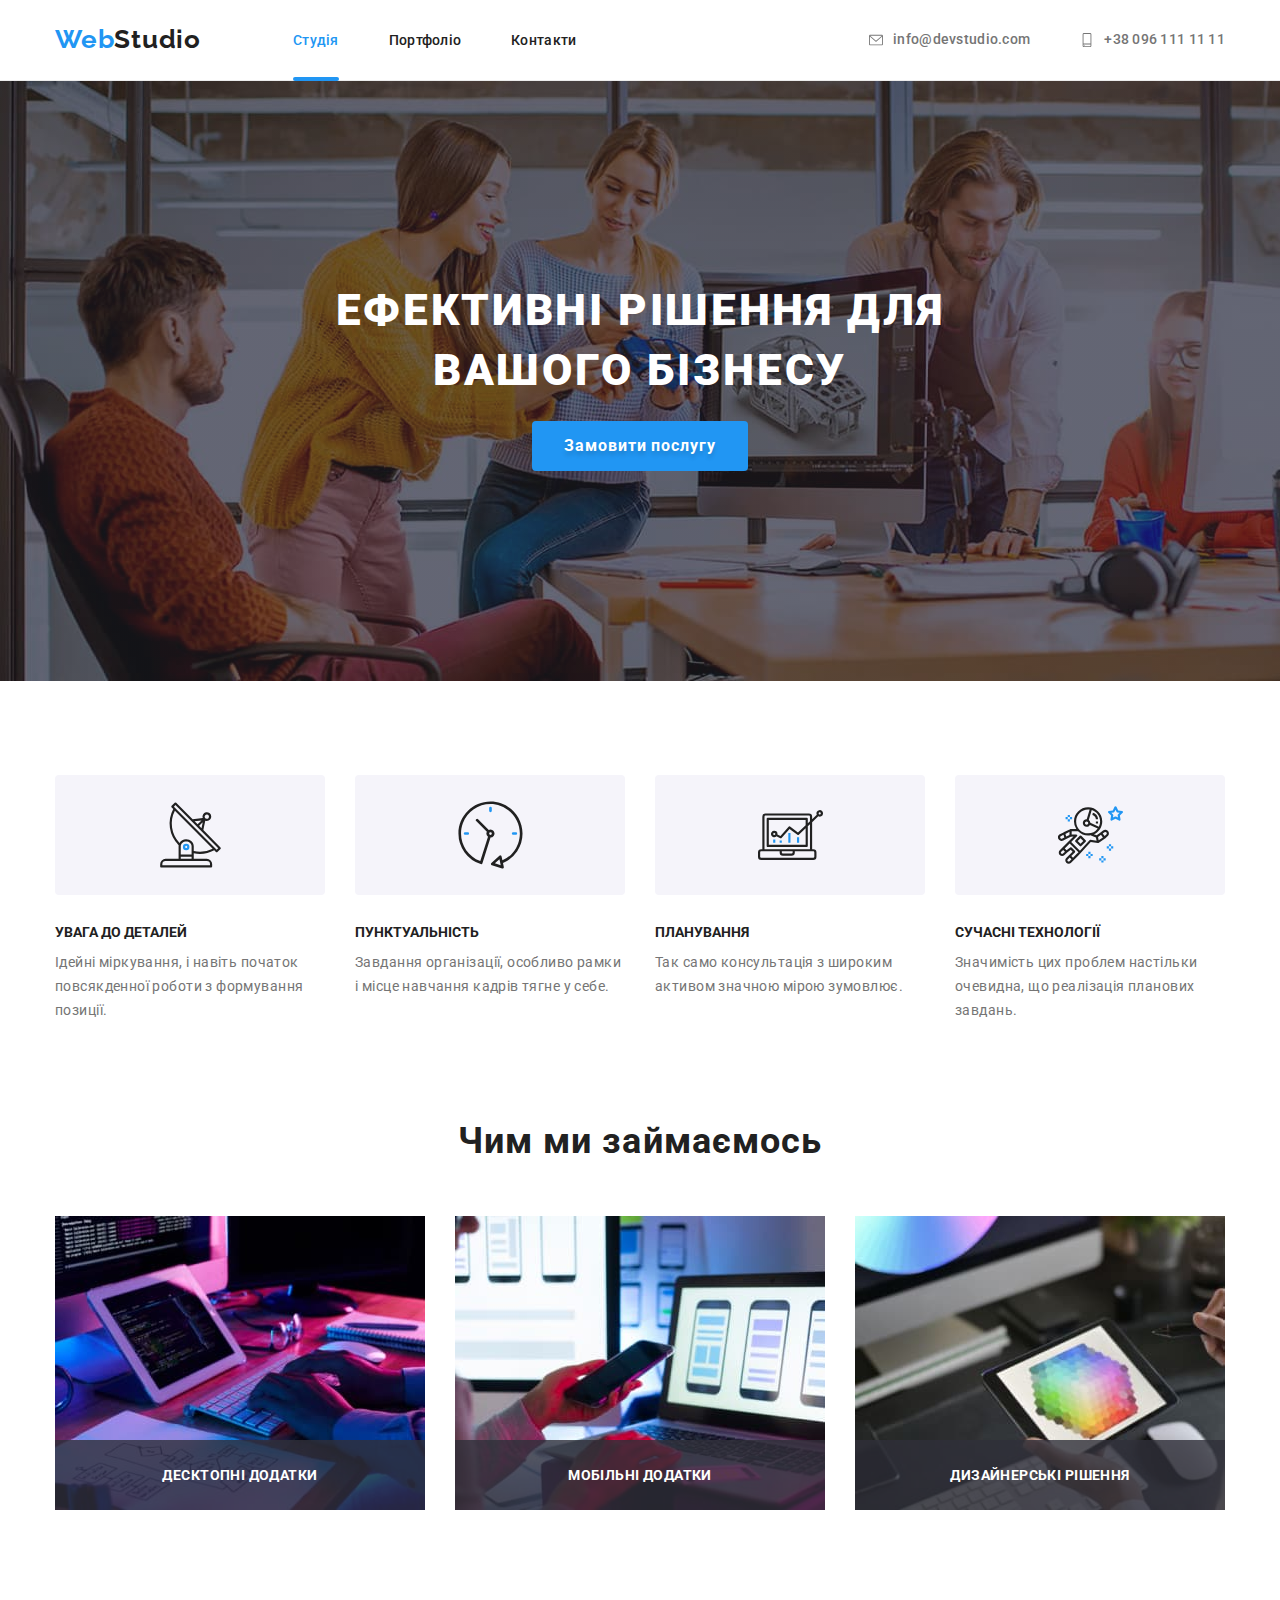
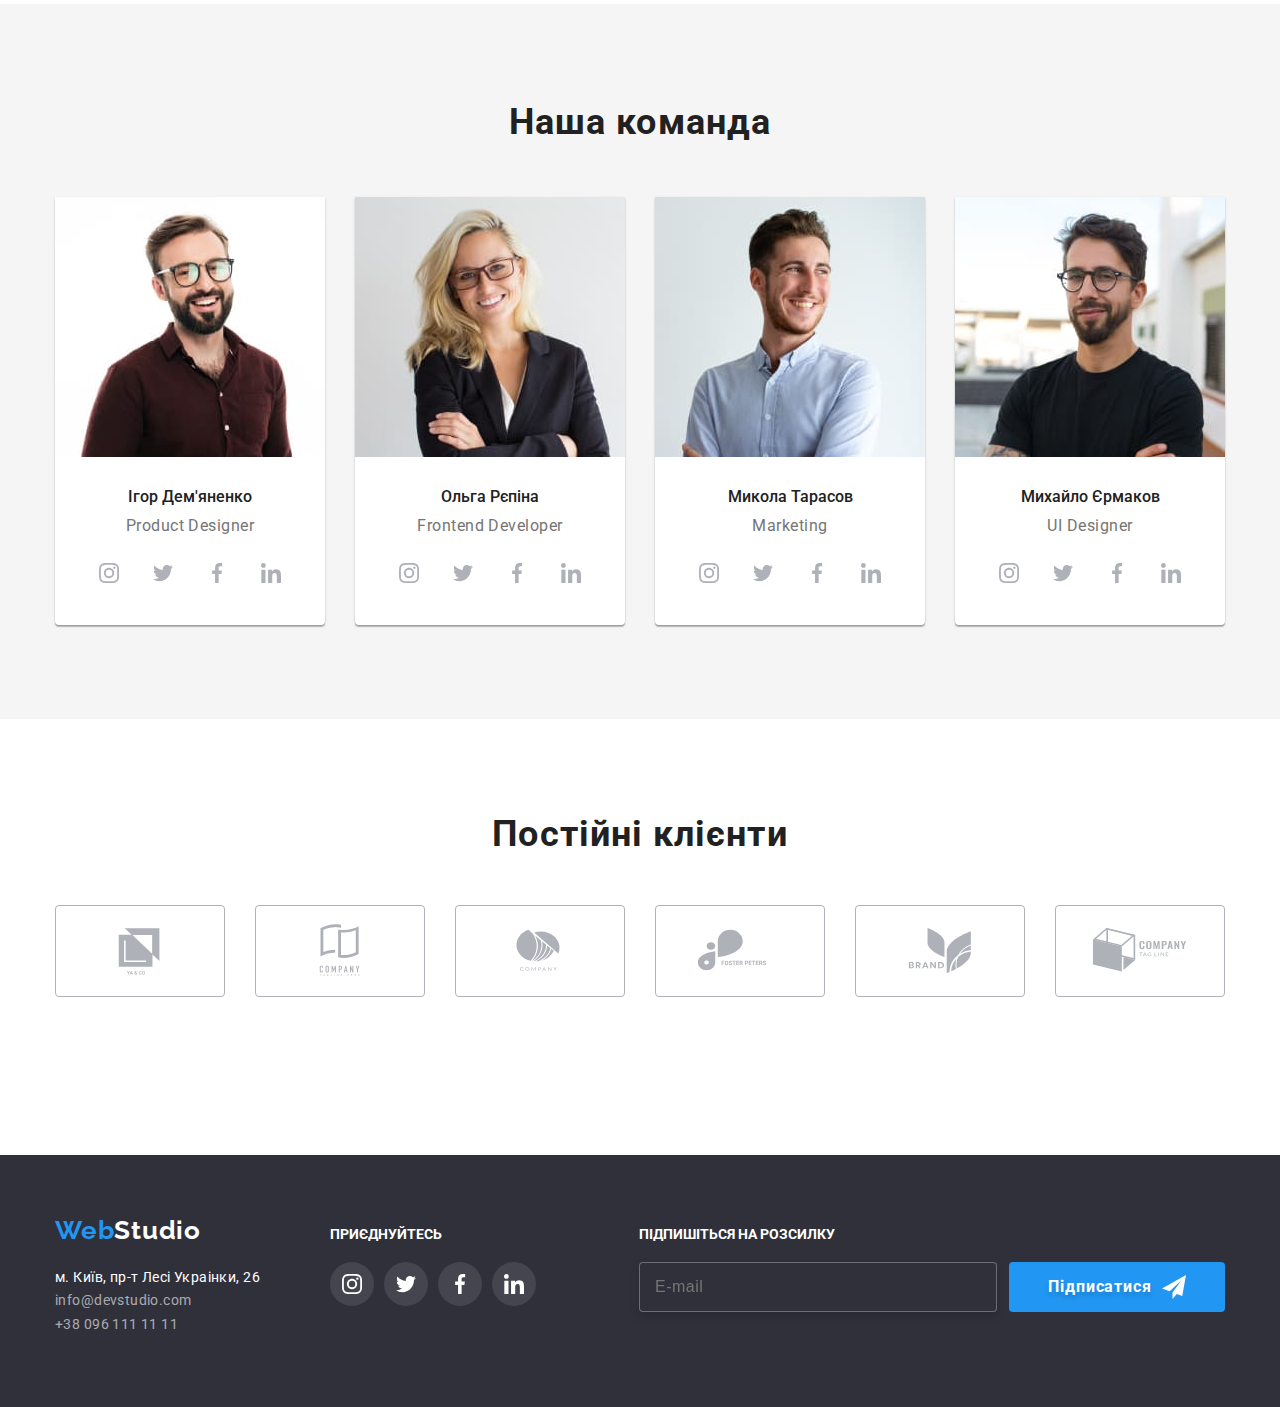
==== index.html @ ae93a850 "first-steps" ====
<!DOCTYPE html>
<html lang="uk">
  <head>
    <meta charset="UTF-8" />
    <meta http-equiv="X-UA-Compatible" content="IE=edge" />
    <meta name="viewport" content="width=device-width, initial-scale=1.0" />
    <title>Web Studio</title>
    <link rel="preconnect" href="https://fonts.googleapis.com" />
    <link rel="preconnect" href="https://fonts.gstatic.com" crossorigin />
    <link rel="stylesheet" href="node_modules/modern-normalize/modern-normalize.css">
    <link
      href="https://fonts.googleapis.com/css2?family=Raleway:wght@700&family=Roboto:wght@400;500;700;900&display=swap"
      rel="stylesheet"/>
    <link rel="stylesheet" href="./css/styles.css" />
  </head>
  <body>

    <header class="header">
      <div class="container header__menu-container">
        <nav class="header__menu-nav">
          <a class="logo-title" href="./index.html">
            <span class="logo-link">Web</span>Studio
          </a>
          <ul class="header__site-nav list">
            <li class="header__nav-li">
              <a class="header__nav-link link current" href="./index.html">Студія</a>
            </li>
            <li class="header__nav-li">
              <a class="header__nav-link" href="./portfolio.html">Портфоліо</a>
            </li>
            <li class="header__nav-li">
              <a class="header__nav-link" href="#">Контакти</a>
            </li>
          </ul>
        </nav>
        <ul class="list header__tel-mail">
          <li class="header__telmail-li">
            <a class="header__telmail-item" href="mailto:info@devstudio.com">
              <svg class="header__envelope" width="14" height="14">
                <use href="./images/icons.svg#icon-envelope"></use>
              </svg>
              <div>info@devstudio.com</div>
            </a>
          </li>
          <li class="header__telmail-li">
            <a class="header__telmail-item" href="tel:+380961111111">
              <svg class="header__smartphone" width="14" height="16">
                <use href="./images/icons.svg#icon-smartphone"></use>
              </svg>
              <div>+38 096 111 11 11</div>
            </a>
          </li>
        </ul>
      </div>
    </header>

    <main>
      <section class="section hero">
        <div class="container">
          <h1 class="hero__title">Ефективні рішення для вашого бізнесу</h1>
          <button type="button" class="order-button" data-modal-open>Замовити послугу</button>
        </div>
      </section>
      <section class="section advantages">
        <div class="container">
          <h2 class="visually-hidden advantages__head">Наші переваги</h2>
          <ul class="list advantages__list">
          <li class="advantages-item">
              <div class="advantages-item__icon">
                <svg width="65" height="70">
                  <use href="./images/icons.svg#icon-antenna"></use>
                </svg>
              </div>
              <h3 class="advantages-item__title">Увага до деталей</h3>
              <p class="advantages-item__description">
              Ідейні міркування, і навіть початок повсякденної роботи з
              формування позиції.
              </p>
          </li>
          <li class="advantages-item">
              <div class="advantages-item__icon">
                <svg width="67" height="70">
                  <use href="./images/icons.svg#icon-clock"></use>
                </svg>
              </div>
              <h3 class="advantages-item__title">Пунктуальність</h3>
              <p class="advantages-item__description">
              Завдання організації, особливо рамки і місце навчання кадрів тягне
              у себе.
              </p>
          </li>
          <li class="advantages-item">
            <div class="advantages-item__icon">
                <svg width="65" height="70">
                  <use href="./images/icons.svg#icon-diagram"></use>
                </svg>
              </div>
              <h3 class="advantages-item__title">Планування</h3>
              <p class="advantages-item__description">
              Так само консультація з широким активом значною мірою зумовлює.
              </p>
          </li>
          <li class="advantages-item">
            <div class="advantages-item__icon">
                <svg width="65" height="70">
                  <use href="./images/icons.svg#icon-astronaut"></use>
                </svg>
              </div>
              <h3 class="advantages-item__title">Сучасні технології</h3>
              <p class="advantages-item__description">
              Значимість цих проблем настільки очевидна, що реалізація планових
              завдань.
              </p>
          </li>
          </ul>
        </div>
      </section>
      <section class="section about">
        <div class="container">
          <h2 class="about__head">Чим ми займаємось</h2>
          <ul class="list about__ul">
            <li class="about__list">
              <div class="about-block">
                <img
                  src="./images/box1.jpg"
                  alt="Верстка сайту"
                  width="370"
                />
                <div class="about-block__description">
                  <p class="about-block__text">Десктопні додатки</p>
                </div>
              </div>
            </li>
            <li class="about__list">
              <div class="about-block">
                <img
                  src="./images/box2.jpg"
                  alt="Адаптивна верстка"
                  width="370"
                />
                <div class="about-block__description">
                  <p class="about-block__text">Мобільні додатки</p>
                </div>
              </div>
            </li>
            <li class="about__list">
              <div class="about-block">
                <img
                  src="./images/box3.jpg"
                  alt="Оригінальний дизайн"
                  width="370"
                />
                <div class="about-block__description">
                  <p class="about-block__text">Дизайнерські рішення</p>
                </div>
              </div>
            </li>
          </ul>
        </div>
      </section>
      <section class="section ourteam">
        <div class="container">
          <h2 class="ourteam__head">Наша команда</h2>
          <ul class = "list ourteam-ul">
            <li class="ourteam-block">
              <img
                src="./images/teamcard1.jpg"
                alt="Хлопець в окулярах з посмішкою"
                width="270"
              />
              <div class="ourteam-div">
                <h3 class="ourteam-title">Ігор Дем'яненко</h3>
                <p class="ourteam-description" lang="en">Product Designer</p>
                <ul class="media">
                  <li class="media-list"> 
                    <a href="#" class="media-link">
                      <svg class="media-icon" width="20" height="20">
                        <use href="./images/icons.svg#icon-instagram1"></use>
                      </svg>
                    </a>
                  </li>
                  <li class="media-list"> 
                    <a href="#" class="media-link">
                      <svg class="media-icon" width="20" height="20">
                        <use href="./images/icons.svg#icon-twitter1"></use>
                      </svg>
                    </a>
                  </li>
                  <li class="media-list"> 
                    <a href="#" class="media-link">
                      <svg class="media-icon" width="20" height="20">
                        <use href="./images/icons.svg#icon-facebook1"></use>
                      </svg>
                    </a>
                  </li>
                  <li class="media-list"> 
                    <a href="#" class="media-link">
                      <svg class="media-icon" width="20" height="20">
                        <use href="./images/icons.svg#icon-linkedin1"></use>
                      </svg>
                    </a>
                  </li>
                </ul>
              </div>
            </li>
            <li class="ourteam-block">
              <img
                src="./images/teamcard2.jpg"
                alt="Симпатична блондинка в окулярах"
                width="270"
              />
              <div class="ourteam-div">
                <h3 class="ourteam-title">Ольга Рєпіна</h3>
                <p class="ourteam-description" lang="en">Frontend Developer</p>
                <ul class="media">
                  <li class="media-list"> 
                    <a href="#" class="media-link">
                      <svg class="media-icon" width="20" height="20">
                        <use href="./images/icons.svg#icon-instagram1"></use>
                      </svg>
                    </a>
                  </li>
                  <li class="media-list"> 
                    <a href="#" class="media-link">
                      <svg class="media-icon" width="20" height="20">
                        <use href="./images/icons.svg#icon-twitter1"></use>
                      </svg>
                    </a>
                  </li>
                  <li class="media-list"> 
                    <a href="#" class="media-link">
                      <svg class="media-icon" width="20" height="20">
                        <use href="./images/icons.svg#icon-facebook1"></use>
                      </svg>
                    </a>
                  </li>
                  <li class="media-list"> 
                    <a href="#" class="media-link">
                      <svg class="media-icon" width="20" height="20">
                        <use href="./images/icons.svg#icon-linkedin1"></use>
                      </svg>
                    </a>
                  </li>
                </ul>
              </div>
            </li>
            <li class="ourteam-block">
              <img
                src="./images/teamcard3.jpg"
                alt="Шатен з посмішкою в рубашці"
                width="270"
              />
              <div class="ourteam-div">
                <h3 class="ourteam-title">Микола Тарасов</h3>
                <p class="ourteam-description" lang="en">Marketing</p>
                <ul class="media">
                  <li class="media-list"> 
                    <a href="#" class="media-link">
                      <svg class="media-icon" width="20" height="20">
                        <use href="./images/icons.svg#icon-instagram1"></use>
                      </svg>
                    </a>
                  </li>
                  <li class="media-list"> 
                    <a href="#" class="media-link">
                      <svg class="media-icon" width="20" height="20">
                        <use href="./images/icons.svg#icon-twitter1"></use>
                      </svg>
                    </a>
                  </li>
                  <li class="media-list"> 
                    <a href="#" class="media-link">
                      <svg class="media-icon" width="20" height="20">
                        <use href="./images/icons.svg#icon-facebook1"></use>
                      </svg>
                    </a>
                  </li>
                  <li class="media-list"> 
                    <a href="#" class="media-link">
                      <svg class="media-icon" width="20" height="20">
                        <use href="./images/icons.svg#icon-linkedin1"></use>
                      </svg>
                    </a>
                  </li>
                </ul>
              </div>
            </li>
            <li class="ourteam-block">
              <img
                src="./images/teamcard4.jpg"
                alt="Брюнет в окулярах з бородою"
                width="270"
              />
              <div class="ourteam-div">
                <h3 class="ourteam-title">Михайло Єрмаков</h3>
                <p class="ourteam-description" lang="en">UI Designer</p>
                <ul class="media">
                  <li class="media-list"> 
                    <a href="#" class="media-link">
                      <svg class="media-icon" width="20" height="20">
                        <use href="./images/icons.svg#icon-instagram1"></use>
                      </svg>
                    </a>
                  </li>
                  <li class="media-list"> 
                    <a href="#" class="media-link">
                      <svg class="media-icon" width="20" height="20">
                        <use href="./images/icons.svg#icon-twitter1"></use>
                      </svg>
                    </a>
                  </li>
                  <li class="media-list"> 
                    <a href="#" class="media-link">
                      <svg class="media-icon" width="20" height="20">
                        <use href="./images/icons.svg#icon-facebook1"></use>
                      </svg>
                    </a>
                  </li>
                  <li class="media-list"> 
                    <a href="#" class="media-link">
                      <svg class="media-icon" width="20" height="20">
                        <use href="./images/icons.svg#icon-linkedin1"></use>
                      </svg>
                    </a>
                  </li>
                </ul>
              </div>
            </li>
          </ul>
        </div>
      </section>
      <section class="section clients-section">
        <div class="container">
          <h2 class="clients-head">Постійні клієнти</h2>
          <ul class="list clients">
            <li class="clients-list"> 
              <a href="#" class="clients-link">
                <svg class="clients-icon" width="106" height="60">
                  <use href="./images/icons.svg#icon-logo0"></use>
                </svg>
              </a>
            </li>
            <li class="clients-list">
              <a href="#" class="clients-link">
                <svg class="clients-icon" width="106" height="60">
                  <use href="./images/icons.svg#icon-logo1"></use>
                </svg>
              </a>
            </li>
            <li class="clients-list">
              <a href="#" class="clients-link">
                <svg class="clients-icon" width="106" height="60">
                  <use href="./images/icons.svg#icon-logo2"></use>
                </svg>
              </a>
            </li>
            <li class="clients-list">
              <a href="#" class="clients-link">
                <svg class="clients-icon" width="106" height="60">
                  <use href="./images/icons.svg#icon-logo3"></use>
                </svg>
              </a>
            </li>
            <li class="clients-list">
              <a href="#" class="clients-link">
                <svg class="clients-icon" width="106" height="60">
                  <use href="./images/icons.svg#icon-logo4"></use>
                </svg>
              </a>
            </li>
            <li class="clients-list">
              <a href="#" class="clients-link">
                <svg class="clients-icon" width="106" height="60">
                  <use href="./images/icons.svg#icon-logo5"></use>
                </svg>
              </a>
            </li>
          </ul>
          <svg class="clients-i" width="106" height="60">
            <use href="./images/icons.svg#facebook2"></use>
          </svg>
        </div>
      </section>
    </main>
    <footer class="footer">
      <div class="container">
        <div class="footer__block">
          <div class="footer__mediabottom">
            <div>
              <a class="logo-title footer-logo" href="./index.html">
                <span class="logo-link">Web</span>Studio
              </a>
              <address class="footer__address">
                <ul class="list">
                  <li><a class="footer__address-map" href="https://goo.gl/maps/CPtrU1FHBa2aNyZL9" target="_blank" rel="noopener noreferrer nofollow">м. Київ, пр-т Лесі Украінки, 26</a> </li>
                  <li class="footer__address-li"><a class="footer__address-link" href="mailto:info@devstudio.com">info@devstudio.com</a></li>
                  <li class="footer__address-li"><a class="footer__address-link" href="tel:+380961111111">+38 096 111 11 11</a></li>
              </address>
            </div>
            <div>
              <p class="footer__come-in">Приєднуйтесь</p>
              <ul class="footer__social">
                <li class="footer__social-list"> 
                  <a href="#" class="footer__social-link">
                    <svg class="footer__social-icon" width="20" height="20">
                      <use href="./images/icons.svg#icon-instagram2"></use>
                    </svg>
                  </a>
                </li>
                <li class="footer__social-list"> 
                  <a href="#" class="footer__social-link">
                    <svg class="footer__social-icon" width="20" height="20">
                      <use href="./images/icons.svg#icon-twitter2"></use>
                    </svg>
                  </a>
                </li>
                <li class="footer__social-list"> 
                  <a href="#" class="footer__social-link">
                    <svg class="footer__social-icon" width="20" height="20">
                      <use href="./images/icons.svg#icon-facebook2"></use>
                    </svg>
                  </a>
                </li>
                <li class="footer__social-list"> 
                  <a href="#" class="footer__social-link">
                    <svg class="footer__social-icon" width="20" height="20">
                      <use href="./images/icons.svg#icon-linkedin2"></use>
                    </svg>
                  </a>
                </li>
              </ul>
            </div>
          </div>
          <div>
            <p class="footer__come-in footer__subscribe-title">Підпишіться на розсилку</p>
            <form name="subscribe-form">
              <div class="footer__subscribe-block">
                <input class="footer__subscribe-input" placeholder="E-mail" type="email" name="subscribe-eml" />
                <button class="order-button footer__subscribe-button" type="submit">
                  <p>Підписатися</p>
                  <svg width="24" height="24">
                    <use href="./images/icons.svg#send"></use>
                  </svg>
                </button>
              </div>
            </form>
          </div>
        </div>
      </div>
    </footer>

    <div class="backdrop is-hidden" data-modal>
      <div class="modal">
        <button type="button" class="close-layer" data-modal-close>
          <svg width="11" height="11" class="close-button">
            <use href="./images/icons.svg#close-blank"></use>
          </svg> 
        </button>

        <div class="modal-content">
          <h2 class="modal-title">Залиште свої дані, ми вам передзвонимо</h2>
          <form name="contact-form">
            <label class="contact-label">
              <span class="contact-title">Ім'я</span>
              <div class="contact-block">
                <input class="contact-input" type="text" name="contact-username" />
                <svg class="contact-icon" width="12" height="12">
                  <use href="./images/icons.svg#icon-username"></use>
                </svg>
              </div>
            </label>
            <label class="contact-label">
              <span class="contact-title">Телефон</span>
              <div class="contact-block">
                <input class="contact-input" type="tel" name="contact-tel" />
                <svg class="contact-icon" width="13" height="13">
                  <use href="./images/icons.svg#icon-tel"></use>
                </svg>
              </div>
            </label>
            <label class="contact-label">
              <span class="contact-title">Пошта</span>
              <div class="contact-block">
                <input class="contact-input" type="email" name="contact-email" />
                <svg class="contact-icon" width="15" height="12">
                  <use href="./images/icons.svg#icon-eml"></use>
                </svg>
              </div>
            </label>
            <label class="contact-label">
              <span class="contact-title">Коментар</span>
              <textarea class="contact-input contact-textarea" name="comment" placeholder="Введіть текст"></textarea>
            </label>

            <label class="checkbox-label">
              <input class="checkbox-input visually-hidden" type="checkbox" name="contact-checkbox" value="terms" />
              <span class="icon"></span>
              <span class="contact-checkbox">Погоджуюся з розсилкою та приймаю <a href="#">Умови договору</a></span>
            </label>

            <button class="order-button" type="submit">Відправити</button>
        </form>
      
        </div>
      </div>
    </div>    

    <script src="./js/modal.js"></script>
  </body>
</html>
---- css/styles.css ----
html {
  box-sizing: border-box;
}

*,
*::before,
*::after{
  box-sizing: inherit;
}
:root {
  --color-primary: #212121;
  --color-background: #F5F5F5;
  --color-sense: #2196F3;
  --timing-function: cubic-bezier(0.4, 0, 0.2, 1);
}


body{
  margin: 0;
  font-family: 'Roboto', 'Raleway', sans-serif;
  font-style: normal;
  background: var(--color-background);
  color: var(--color-primary);
  font-size: 14px;
  line-height: 1.19;
  font-weight: 400;
}

h1,
h2,
h3,
h4,
h5,
h6,
p,
ul {
  padding: 0;
  margin: 0;
}

img{
  display: block;
  max-width: 100%;
  height: auto;
}


.list {
  list-style: none; 
}


.container {
  width: 100%;
  width: 1200px;
  padding-left: 15px;
  padding-right: 15px;
  margin: 0 auto;
}





.order-button {
  display: block;
  min-width: 216px;
  margin-left: auto;
  margin-right: auto;
  padding: 10px 32px 10px;
  font-family: inherit;
  font-style: normal; 
  cursor: pointer;
  font-size: 16px;
  font-weight: 700;
  line-height: 1.88;
  letter-spacing: 0.06em;

  color: #FFFFFF;
  background-color: var(--color-sense);
  text-shadow: 0px 4px 4px rgba(0, 0, 0, 0.15);
  border-radius: 4px;
  border: 0;

  transition-property: background-color;
  transition-duration: 250ms;
  transition-timing-function: var(--timing-function);
}



.section{
  max-width: 1600px;
  margin-left: auto;
  margin-right: auto;
  padding-top: 94px;
  padding-bottom: 94px;
}


.header{
  background: #FFFFFF;
  max-width: 1600px;
  margin-left: auto;
  margin-right: auto;
  margin-top: 0;
  margin-bottom: 0;
  border-bottom-width: 1px;
  border-bottom-style: solid;
  border-bottom-color: #ECECEC;
}
.header a {
    text-decoration: none;
}
.header__menu-container{
  display: flex;
  align-items: center;
}
.header__menu-nav a {
  color: var(--color-primary);
}
.header__menu-nav {
  display: flex;
  align-items: center;
  color: var(--color-primary);
}
.header__site-nav {
  display: flex;
  margin-left: 93px;
  font-weight: 500;
  font-size: 14px;
  line-height: 16px;
  letter-spacing: 0.02em;
}
.header__site-nav a:hover,
.header__site-nav a:focus, 
.header__telmail-item:hover,
.header__telmail-item:focus
{
    color: var(--color-sense);
}
.header__nav-li:not(:last-child){
  margin-right: 50px;
}
.header__nav-link{
  display: block;
  position: relative;
  padding-top: 32px;
  padding-bottom: 32px;

  transition-property: color;
  transition-duration: 250ms;
  transition-timing-function: var(--timing-function);
}
.header__tel-mail{
  display: flex;
  align-items: center;
  margin-left: auto;
}
.header__telmail-li:last-child{
  margin-left: 50px;
}
.header__telmail-item{
  display: flex;
  align-items: center;
  padding-top: 32px;
  padding-bottom: 32px;

  font-weight: 500;
  font-size: 14px;
  line-height: 1.14;
  color: #757575;
  letter-spacing: 0.02em;

  transition-property: color;
  transition-duration: 250ms;
  transition-timing-function: var(--timing-function);
}
.header__smartphone,
.header__envelope {
  fill:currentColor;
  margin-right: 10px;
}



.hero{
  padding: 200px 0 200px;
  height: 600px;
  
  background-image: linear-gradient(rgba(47, 48, 58, 0.4), rgba(47, 48, 58, 0.4)),
   url('../images/hero-background.jpg');
}
.hero__title{
  width: 696px;
  margin: 0 auto 20px;
  text-align: center;

  font-style: normal;
  font-weight: 900;
  font-size: 44px;
  line-height: 1.36;
  letter-spacing: 0.06em;
  text-transform: uppercase;
  color: #FFFFFF;
}






.advantages{
  background-color: #fff;
}
.advantages__head{
  font-weight: 700;
  font-size: 36px;
  line-height: 1.36;
  letter-spacing: 0.03em;
}
.advantages__list{
  display: flex;
  flex-wrap: wrap;
}

.advantages-item{
  width: 270px;
}
.advantages-item:not(:last-child){
  margin-right: 30px;
}
.advantages-item__icon{
  display: flex;
  align-items: center;
  justify-content: center;
  width: 270px;
  height: 120px;
  background-color: #F5F4FA;
  border-radius: 4px;
}
.advantages-item__title{
  margin-top: 30px;
  text-transform: uppercase;
  font-weight: 700;
  font-size: 14px;
  line-height: 1.14;
}
.advantages-item__description{
  font-weight: 400;
  font-size: 14px;
  line-height: 1.71;
  margin-top: 10px;
  letter-spacing: 0.03em;
  color: #757575;
}




.about{
  background-color: #fff;
  padding-top: 0px;
}
.about__head{
  text-align: center;
  font-weight: 700;
  font-size: 36px;
  line-height: 1.36;
  letter-spacing: 0.03em;
}
.about__ul{
  display: flex;
  margin-top: 50px;
}
.about__list:not(:last-child){
  margin-right: 30px;
}

.about-block{
  position: relative;
}
.about-block__description{
  position: absolute;
  width: 370px;
  height: 70px;
  bottom: 0;
  display: flex;
  align-items: center;
  justify-content: center;

  background-color: rgba(47, 48, 58, 0.8);
}
.about-block__text{
  font-size: 14px;
  line-height: 1.17;
  font-weight: 700;
  letter-spacing: 0.03em;
  text-transform: uppercase;

  color: #fff;
}








.works-link{
  display: block;
  transition-property: box-shadow;
  transition-duration: 250ms;
  transition-timing-function: var(--timing-function);

  
}

.work-img{
  position: relative;
  overflow: hidden;
}
.work-overflow{

  position: absolute;
  padding: 63px 24px;
  bottom: 0; 
  
  font-weight: 400;
  font-size: 18px;
  line-height: 1.55;
  letter-spacing: 0.03em;

  transform: translateY(101%);
  transition: transform 250ms var(--timing-function);

  color: #fff;
  background-color: rgba(33, 150, 243, 0.9);

}

.works-link:hover .work-overflow, .works-link:focus .work-overflow {
  transform: translateY(0);
}

.works-link:hover, .works-link:focus{
  box-shadow: 0px 1px 1px rgba(0, 0, 0, 0.12), 0px 4px 4px rgba(0, 0, 0, 0.06), 1px 4px 6px rgba(0, 0, 0, 0.16);

}






.portfolio, .clients-section{
  background-color: #fff;
}


.works-li a {
  text-decoration: none;
}






.portfolio-list{
  display: flex;
  justify-content:center;
}

.portfolio-default {
  display: inline-block;
  padding: 6px 22px 6px;

  font-family: inherit;
  font-style: normal; 
  cursor: pointer;
  font-size: 16px;
  font-weight: 500;
  line-height: 1.6;

  letter-spacing: 0.03em;
  color: #FFFFFF;
  background-color: var(--color-sense);
  text-shadow: 0px 3px 1px rgba(0, 0, 0, 0.1), 0px 1px 2px rgba(0, 0, 0, 0.08), 0px 2px 2px rgba(0, 0, 0, 0.12);
  border-radius: 4px;
  border: 0;

  transition-property: box-shadow;
  transition-duration: 250ms;
  transition-timing-function: var(--timing-function);
}

.portfolio-button {
  display: inline-block;
  padding: 6px 22px 6px;

  font-family: inherit;
  font-style: normal; 
  cursor: pointer;
  font-size: 16px;
  font-weight: 500;
  line-height: 1.6;
  letter-spacing: 0.03em;
  color: var(--color-primary);

  background-color: #F5F4FA;
  border-radius: 4px;
  border: 0;

  transition-property: box-shadow color background-color;
  transition-duration: 250ms;
  transition-timing-function: var(--timing-function);
}

.portfolio-button:hover, .portfolio-button:focus{
  color: #FFFFFF;
  background-color: var(--color-sense);
}

.portfolio-button:hover, .portfolio-default:hover, .portfolio-button:focus, .portfolio-default:focus{
  box-shadow:0px 3px 1px rgba(0, 0, 0, 0.1), 0px 1px 2px rgba(0, 0, 0, 0.08), 0px 2px 2px rgba(0, 0, 0, 0.12);
}

.portfolio-item{
  margin-left: 8px;
}


.logo-link, .studio {
  color: var(--color-sense);
 }

.logo-title{
  width: 145px;
  padding: 24px 0 25px;

  font-family: 'Raleway';
  font-weight: 700;
  font-size: 26px;
  line-height: 31px;
  letter-spacing: 0.03em;
  color: #212121;
}




.link.current{
  color: var(--color-sense);
}

.link.current::after{
  content: "";
  position: absolute;
  left: 0;
  bottom: -1px;

  display: block;
  height: 4px;
  width: 100%;
  border-radius: 2px;
  background-color: var(--color-sense);
}

.ourworks-title{
  font-weight: 700;
  font-size: 36px;
  line-height: 1.36;
  letter-spacing: 0.03em;
}


.visually-hidden {
  position: absolute;
    white-space: nowrap;
    width: 1px;
    height: 1px;
    overflow: hidden;
    border: 0;
    padding: 0;
    clip: rect(0 0 0 0);
    clip-path: inset(50%);
    margin: -1px;
}



.footer{
  max-width: 1600px;
  height: 252px;
  margin-left: auto;
  margin-right: auto;
  padding-top: 60px;
  padding-bottom: 60px;
  background: #2F303A;
}
.footer a {
  text-decoration: none;
}
.footer__address-link{
  display: inline-block;
  color: rgba(255, 255, 255, 0.6);

  transition-property: color;
  transition-duration: 250ms;
  transition-timing-function: var(--timing-function);
}
.footer__address-link:hover,
.footer__address-link:focus
{
    color: var(--color-sense);
}
.footer__block{
  display: flex;
  align-items: baseline;
  justify-content: space-between;
}
.footer__mediabottom{
  display: flex;
  align-items: baseline;
  gap: 70px;
}
.footer__address{
  margin-top: 20px;
}
.footer__address li  {
  display: block;
  font-style: normal;
}
.footer__address a  {
font-weight: 400;
font-size: 14px;
line-height: 1.71;
letter-spacing: 0.03em;
}
.footer__footer__address-li,
.footer__footer__address-li{
  margin-top: 8px;
}
.footer__address-map{
  color: #FFFFFF;
} 

.footer__come-in{
  font-size: 14px;
  line-height: 1.17;
  font-weight: 700;
  text-transform: uppercase;
  color: #fff;
}
.footer__social{
  display: flex;
  margin-top: 20px;
  gap: 10px;
}
.footer__social-list{
  display: flex;
  align-items: center;
  justify-content: center;

  width: 44px;
  height: 44px;
}
.footer__social-link{
  display: flex;
  align-items: center;
  justify-content: center;
  color: #fff;
  background-color: rgba(255, 255, 255, 0.1);
  border-radius: 50%;
  width: 100%;
  height: 100%;

  transition-property: color, background-color;
  transition-duration: 250ms;
  transition-timing-function: var(--timing-function);
}
.footer__social-link:hover,
.footer__social-link:focus{
  color: #FFFFFF;
  background-color: #188CE8;
}
.footer__social-icon{
  fill: currentColor;
}

.footer__subscribe-title{
  margin-bottom: 20px;
}
.footer__subscribe-block{
  display: flex;
  align-items: center;
  justify-content: center;
  gap: 12px;
}
.footer__subscribe-input{

  padding: 16px 15px;
  width: 358px;
  height: 50px;
  font-weight: 400;
  font-size: 16px;
  line-height: 1.25;
  letter-spacing: 0.03em;
  color: rgba(255, 255, 255, 0.6);
  background-color: #2F303A;

  border: 1px solid rgba(255, 255, 255, 0.3);
  filter: drop-shadow(0px 4px 4px rgba(0, 0, 0, 0.15));
  border-radius: 4px;
}
.footer__subscribe-button{
  display: flex;
  align-items: center;
  justify-content: center;
  gap: 10px;
  
  padding: 10px 28px 10px;
  fill: #000;
}



.footer-logo{
  padding: 0;
  color: #FFFFFF;
}





.order-button:hover, .order-button:focus{
  background-color: #188CE8;
}



.logo-link, .studio {
  color: var(--color-sense);
 }


.ourteam__head{
  text-align: center;
  font-weight: 700;
  font-size: 36px;
  line-height: 1.36;
  letter-spacing: 0.03em; 
}

.ourteam-ul{
  display: flex;
  margin-top: 50px;
}

.ourteam-block  {
  background-color: #FFF;
  box-shadow: 0px 1px 3px rgba(0, 0, 0, 0.12), 0px 1px 1px rgba(0, 0, 0, 0.14), 0px 2px 1px rgba(0, 0, 0, 0.2);
border-radius: 0px 0px 4px 4px;
}
.ourteam-block:not(:last-child){
  margin-right: 30px;
}

.ourteam-div  {
  padding: 30px 32px;
}

.ourteam-title{
  text-align: center;
  font-weight: 500;
  font-size: 16px;
  line-height: 1.19;
}

.ourteam-description{
  margin-top: 10px;
  text-align: center;
  font-weight: 400;
  font-size: 16px;
  line-height: 1.19;
  letter-spacing: 0.03em;
  color: #757575;
}


.our-works{
  display: flex;
  flex-wrap: wrap;
  margin-top: 50px;
  gap: 30px;
}


.work-hp{
  display: block;
  padding: 20px 24px 24px 20px;
  border: #EEEEEE solid 1px;
  border-top: none;
}

.work-title{
  font-weight: 700;
  font-size: 18px;
  line-height: 2;
  letter-spacing: 0.06em;
  color: #212121;
}

.work-description{
  display: block;
  margin-top: 4px;

  font-weight: 400;
  font-size: 16px;
  line-height: 1.9;
  letter-spacing: 0.03em;
  color: #757575;
}




.media{
  display: flex;
  margin-top: 16px;
  gap: 10px;
}

.media-list{
  display: flex;
  align-items: center;
  justify-content: center;

  width: 44px;
  height: 44px;
}

.media-link{
  display: flex;
  align-items: center;
  justify-content: center;
  color: #AFB1B8;
  border-radius: 50%;
  width: 100%;
  height: 100%;

  transition-property: color, background-color;
  transition-duration: 250ms;
  transition-timing-function: var(--timing-function);
}

.media-link:hover, .media-link:focus{
  color: #FFFFFF;
  background-color: #188CE8;
}

.media-icon{
  fill: currentColor;
}





.clients-head{
  text-align: center;
  font-weight: 700;
  font-size: 36px;
  line-height: 1.17;
  letter-spacing: 0.03em;
}

.clients{
  display: flex;
  margin-top: 50px;
  gap: 30px;
}



.clients-link{
  display: flex;
  align-items: center;
  justify-content: center;

  width: 170px;
  height: 92px;
  border: 1px solid #AFB1B8;
  border-radius: 4px;

  color: #AFB1B8;

  transition-property: border, color;
  transition-duration: 250ms;
  transition-timing-function: var(--timing-function);
}

.clients-link:hover, .clients-link:focus{
  color: #188CE8;
  border: 1px solid #188CE8;
}

.clients-icon{
  fill: currentColor;
}








.backdrop{
  position: fixed;
  width: 100%;
  height: 100%;
  top: 0;
  left: 0;
  z-index: 1;

  background-color: rgba(0, 0, 0, 0.2); 
  transition: opacity 250ms, visibility 250ms;
  box-shadow: 0px 1px 3px rgba(0, 0, 0, 0.12), 0px 1px 1px rgba(0, 0, 0, 0.14), 0px 2px 1px rgba(0, 0, 0, 0.2);
  border-radius: 4px;
}

.is-hidden{
  opacity: 0;
  visibility: hidden;
  pointer-events: none;
}


.modal{
  position: absolute;
  top: 50%;
  left: 50%;

  transform: translate(-50%, -50%) scale(1);
  transition: transform 250ms var(--timing-function); 

  width: 528px;
  height: 581px;
  background-color: #FFF;
}

.is-hidden .modal{
  transform: translate(-50%, -50%) scale(0.1);
}


.close-layer{
  position: absolute;
  top: 8px;
  left: auto;
  right: 8px;
  width: 30px;
  height: 30px;
  border-radius: 50%;
  border: 1px solid rgba(0, 0, 0, 0.1);
  
  display: flex;
  align-items: center;
  justify-content: center;
}


.close-layer:hover .close-button{
  fill:var(--color-sense);
}

.close-button{
  fill:#000;
}


.modal-content{
  padding: 40px;
}

.modal-title{
  text-align: center;
  margin-bottom: 12px;
  font-size: 20px;
  font-weight: 700;
  line-height: 1.2;

  letter-spacing: 0.03em;
  color: #212121;
}



.contact-label{
  display: block;
  margin-bottom: 10px;
}

.contact-block{
  position: relative;
}

.contact-title{
  font-size: 12px;
  font-weight: 400;
  line-height: 1.2;

  letter-spacing: 0.01em;
  color: #757575;
}

.contact-input{
  width: 100%;
  height: 40px;
  border: 1px solid rgba(33, 33, 33, 0.2);
  border-radius: 4px;
  outline: 0;
  margin-top: 4px;
  padding: 14px 14px 14px 40px;

  transition-property: border-color;
  transition-duration: 250ms;
  transition-timing-function: var(--timing-function);
  
}

.contact-label:focus-within .contact-input{
  border-color: var(--color-sense);
}


.contact-textarea{
  height: 120px;
  width: 100%;
  padding: 12px 16px;
}

.contact-icon{
  position: absolute;
  left: 15px;
  top: 50%;
  transform: translateY(-50%);

  transition-property: fill;
  transition-duration: 250ms;
  transition-timing-function: var(--timing-function);
}

.contact-label:focus-within .contact-icon{
  fill: var(--color-sense);
}

.checkbox-label{
  position: relative;
  display: flex;
  align-items: center;
  margin-bottom: 30px;
}

.contact-checkbox{
  font-size: 14px;
  font-weight: 400;
  line-height: 1.7;

  padding-left: 7px;
  letter-spacing: 0.03em;
  color: #757575;
}
.contact-checkbox a{
  color: var(--color-sense);
}

.checkbox-input{
  position: absolute;
  width: 1px;
  height: 1px;
  margin: -1px;
  border: 0;
  padding: 0;
  clip: rect(0 0 0 0);
  overflow: hidden;
}

.icon{
  width: 16px;
  height: 15px;
  margin-left: 14px;
  background-image: url('../images/checked-default.svg');

  transition-property: background-image;
  transition-duration: 250ms;
  transition-timing-function: var(--timing-function);
}

.checkbox-input:checked + .icon{
  background-color: var(--color-sense);

  background-image: url('../images/checked.svg');
  background-repeat: no-repeat;
  background-position: center;
  background-size: 11px 8px;
  border-radius: 2px;
}
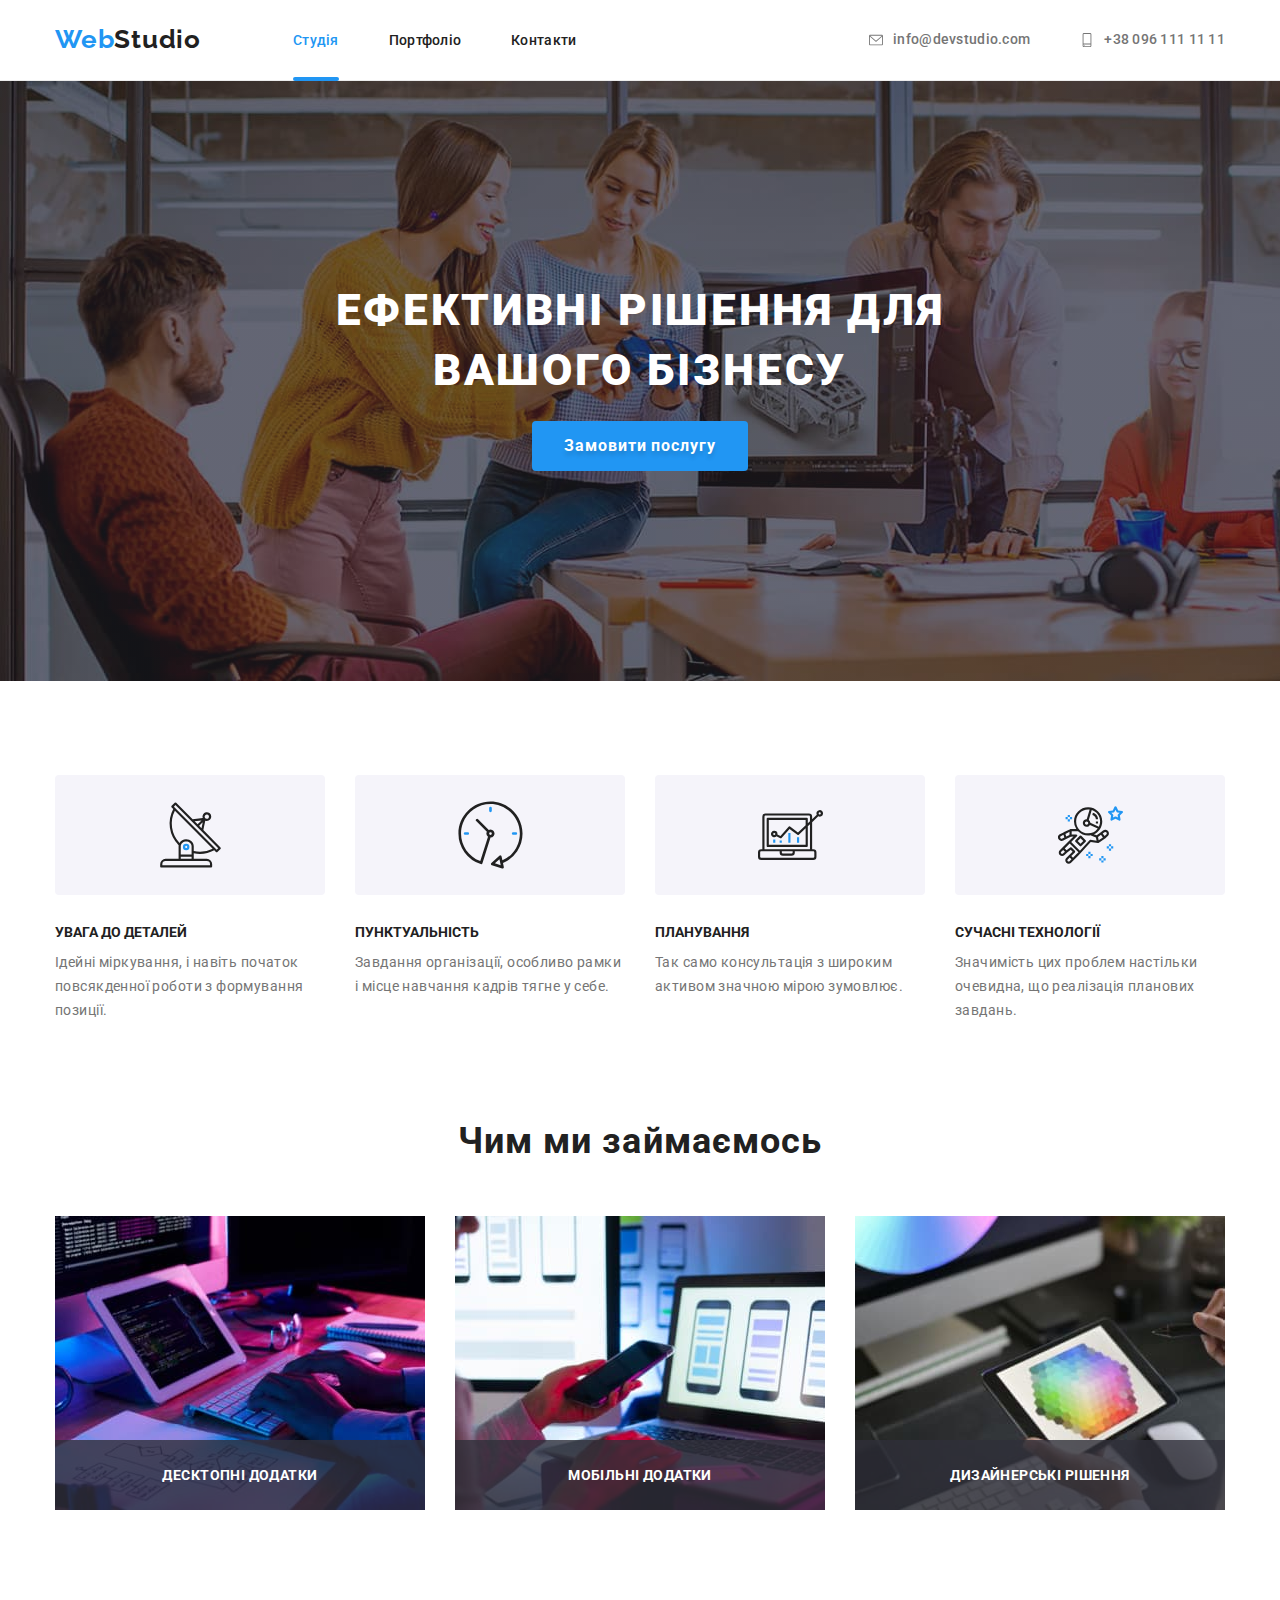
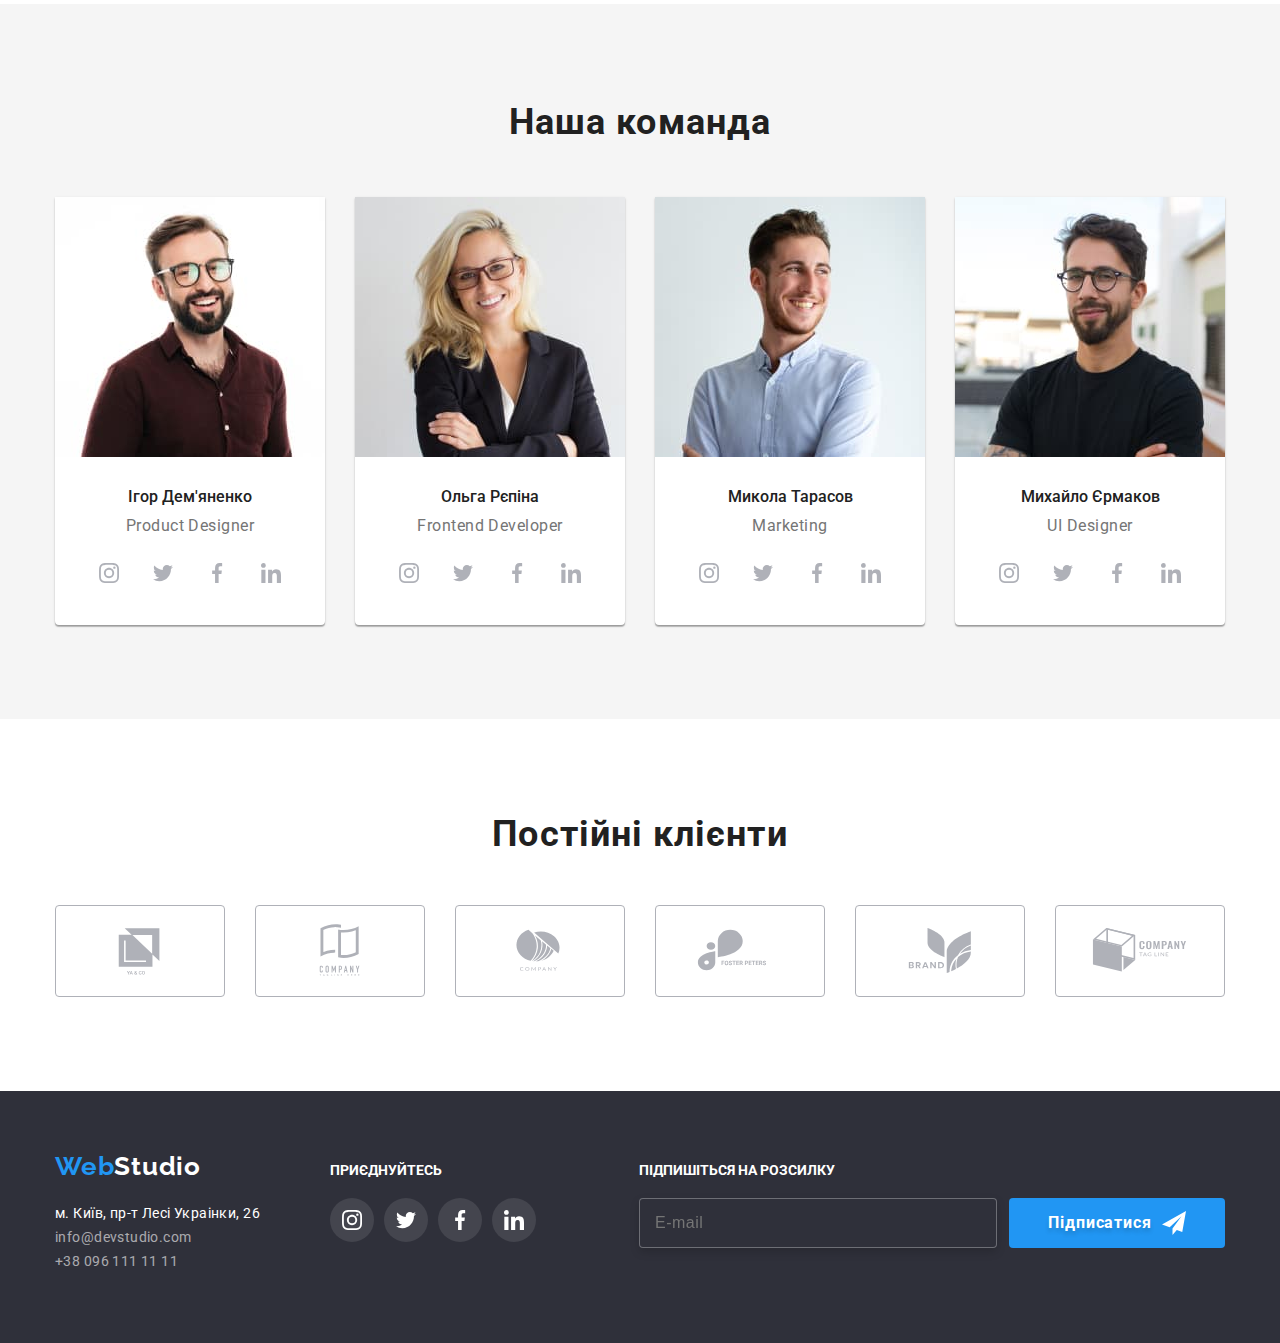
==== commit cca518a9: "components update" ====
--- a/index.html
+++ b/index.html
@@ -11,19 +11,19 @@
     <link
       href="https://fonts.googleapis.com/css2?family=Raleway:wght@700&family=Roboto:wght@400;500;700;900&display=swap"
       rel="stylesheet"/>
-    <link rel="stylesheet" href="./css/styles.css" />
+    <link rel="stylesheet" href="./css/main.min.css" />
   </head>
   <body>
 
     <header class="header">
       <div class="container header__menu-container">
         <nav class="header__menu-nav">
-          <a class="logo-title" href="./index.html">
-            <span class="logo-link">Web</span>Studio
+          <a class="logo" href="./index.html">
+            <span class="logo__link">Web</span>Studio
           </a>
           <ul class="header__site-nav list">
             <li class="header__nav-li">
-              <a class="header__nav-link link current" href="./index.html">Студія</a>
+              <a class="header__nav-link link header__nav-link--current" href="./index.html">Студія</a>
             </li>
             <li class="header__nav-li">
               <a class="header__nav-link" href="./portfolio.html">Портфоліо</a>
@@ -161,41 +161,41 @@
       <section class="section ourteam">
         <div class="container">
           <h2 class="ourteam__head">Наша команда</h2>
-          <ul class = "list ourteam-ul">
+          <ul class = "list ourteam__ul">
             <li class="ourteam-block">
               <img
                 src="./images/teamcard1.jpg"
                 alt="Хлопець в окулярах з посмішкою"
                 width="270"
               />
-              <div class="ourteam-div">
-                <h3 class="ourteam-title">Ігор Дем'яненко</h3>
-                <p class="ourteam-description" lang="en">Product Designer</p>
+              <div class="ourteam-block__div">
+                <h3 class="ourteam-block__title">Ігор Дем'яненко</h3>
+                <p class="ourteam-block__description" lang="en">Product Designer</p>
                 <ul class="media">
-                  <li class="media-list"> 
-                    <a href="#" class="media-link">
-                      <svg class="media-icon" width="20" height="20">
+                  <li class="media__list"> 
+                    <a href="#" class="media__link">
+                      <svg class="media__icon" width="20" height="20">
                         <use href="./images/icons.svg#icon-instagram1"></use>
                       </svg>
                     </a>
                   </li>
-                  <li class="media-list"> 
-                    <a href="#" class="media-link">
-                      <svg class="media-icon" width="20" height="20">
+                  <li class="media__list"> 
+                    <a href="#" class="media__link">
+                      <svg class="media__icon" width="20" height="20">
                         <use href="./images/icons.svg#icon-twitter1"></use>
                       </svg>
                     </a>
                   </li>
-                  <li class="media-list"> 
-                    <a href="#" class="media-link">
-                      <svg class="media-icon" width="20" height="20">
+                  <li class="media__list"> 
+                    <a href="#" class="media__link">
+                      <svg class="media__icon" width="20" height="20">
                         <use href="./images/icons.svg#icon-facebook1"></use>
                       </svg>
                     </a>
                   </li>
-                  <li class="media-list"> 
-                    <a href="#" class="media-link">
-                      <svg class="media-icon" width="20" height="20">
+                  <li class="media__list"> 
+                    <a href="#" class="media__link">
+                      <svg class="media__icon" width="20" height="20">
                         <use href="./images/icons.svg#icon-linkedin1"></use>
                       </svg>
                     </a>
@@ -209,34 +209,34 @@
                 alt="Симпатична блондинка в окулярах"
                 width="270"
               />
-              <div class="ourteam-div">
-                <h3 class="ourteam-title">Ольга Рєпіна</h3>
-                <p class="ourteam-description" lang="en">Frontend Developer</p>
+              <div class="ourteam-block__div">
+                <h3 class="ourteam-block__title">Ольга Рєпіна</h3>
+                <p class="ourteam-block__description" lang="en">Frontend Developer</p>
                 <ul class="media">
-                  <li class="media-list"> 
-                    <a href="#" class="media-link">
-                      <svg class="media-icon" width="20" height="20">
+                  <li class="media__list"> 
+                    <a href="#" class="media__link">
+                      <svg class="media__icon" width="20" height="20">
                         <use href="./images/icons.svg#icon-instagram1"></use>
                       </svg>
                     </a>
                   </li>
-                  <li class="media-list"> 
-                    <a href="#" class="media-link">
-                      <svg class="media-icon" width="20" height="20">
+                  <li class="media__list"> 
+                    <a href="#" class="media__link">
+                      <svg class="media__icon" width="20" height="20">
                         <use href="./images/icons.svg#icon-twitter1"></use>
                       </svg>
                     </a>
                   </li>
-                  <li class="media-list"> 
-                    <a href="#" class="media-link">
-                      <svg class="media-icon" width="20" height="20">
+                  <li class="media__list"> 
+                    <a href="#" class="media__link">
+                      <svg class="media__icon" width="20" height="20">
                         <use href="./images/icons.svg#icon-facebook1"></use>
                       </svg>
                     </a>
                   </li>
-                  <li class="media-list"> 
-                    <a href="#" class="media-link">
-                      <svg class="media-icon" width="20" height="20">
+                  <li class="media__list"> 
+                    <a href="#" class="media__link">
+                      <svg class="media__icon" width="20" height="20">
                         <use href="./images/icons.svg#icon-linkedin1"></use>
                       </svg>
                     </a>
@@ -250,34 +250,34 @@
                 alt="Шатен з посмішкою в рубашці"
                 width="270"
               />
-              <div class="ourteam-div">
-                <h3 class="ourteam-title">Микола Тарасов</h3>
-                <p class="ourteam-description" lang="en">Marketing</p>
+              <div class="ourteam-block__div">
+                <h3 class="ourteam-block__title">Микола Тарасов</h3>
+                <p class="ourteam-block__description" lang="en">Marketing</p>
                 <ul class="media">
-                  <li class="media-list"> 
-                    <a href="#" class="media-link">
-                      <svg class="media-icon" width="20" height="20">
+                  <li class="media__list"> 
+                    <a href="#" class="media__link">
+                      <svg class="media__icon" width="20" height="20">
                         <use href="./images/icons.svg#icon-instagram1"></use>
                       </svg>
                     </a>
                   </li>
-                  <li class="media-list"> 
-                    <a href="#" class="media-link">
-                      <svg class="media-icon" width="20" height="20">
+                  <li class="media__list"> 
+                    <a href="#" class="media__link">
+                      <svg class="media__icon" width="20" height="20">
                         <use href="./images/icons.svg#icon-twitter1"></use>
                       </svg>
                     </a>
                   </li>
-                  <li class="media-list"> 
-                    <a href="#" class="media-link">
-                      <svg class="media-icon" width="20" height="20">
+                  <li class="media__list"> 
+                    <a href="#" class="media__link">
+                      <svg class="media__icon" width="20" height="20">
                         <use href="./images/icons.svg#icon-facebook1"></use>
                       </svg>
                     </a>
                   </li>
-                  <li class="media-list"> 
-                    <a href="#" class="media-link">
-                      <svg class="media-icon" width="20" height="20">
+                  <li class="media__list"> 
+                    <a href="#" class="media__link">
+                      <svg class="media__icon" width="20" height="20">
                         <use href="./images/icons.svg#icon-linkedin1"></use>
                       </svg>
                     </a>
@@ -291,34 +291,34 @@
                 alt="Брюнет в окулярах з бородою"
                 width="270"
               />
-              <div class="ourteam-div">
-                <h3 class="ourteam-title">Михайло Єрмаков</h3>
-                <p class="ourteam-description" lang="en">UI Designer</p>
+              <div class="ourteam-block__div">
+                <h3 class="ourteam-block__title">Михайло Єрмаков</h3>
+                <p class="ourteam-block__description" lang="en">UI Designer</p>
                 <ul class="media">
-                  <li class="media-list"> 
-                    <a href="#" class="media-link">
-                      <svg class="media-icon" width="20" height="20">
+                  <li class="media__list"> 
+                    <a href="#" class="media__link">
+                      <svg class="media__icon" width="20" height="20">
                         <use href="./images/icons.svg#icon-instagram1"></use>
                       </svg>
                     </a>
                   </li>
-                  <li class="media-list"> 
-                    <a href="#" class="media-link">
-                      <svg class="media-icon" width="20" height="20">
+                  <li class="media__list"> 
+                    <a href="#" class="media__link">
+                      <svg class="media__icon" width="20" height="20">
                         <use href="./images/icons.svg#icon-twitter1"></use>
                       </svg>
                     </a>
                   </li>
-                  <li class="media-list"> 
-                    <a href="#" class="media-link">
-                      <svg class="media-icon" width="20" height="20">
+                  <li class="media__list"> 
+                    <a href="#" class="media__link">
+                      <svg class="media__icon" width="20" height="20">
                         <use href="./images/icons.svg#icon-facebook1"></use>
                       </svg>
                     </a>
                   </li>
-                  <li class="media-list"> 
-                    <a href="#" class="media-link">
-                      <svg class="media-icon" width="20" height="20">
+                  <li class="media__list"> 
+                    <a href="#" class="media__link">
+                      <svg class="media__icon" width="20" height="20">
                         <use href="./images/icons.svg#icon-linkedin1"></use>
                       </svg>
                     </a>
@@ -329,56 +329,54 @@
           </ul>
         </div>
       </section>
-      <section class="section clients-section">
+      <section class="section clients">
         <div class="container">
-          <h2 class="clients-head">Постійні клієнти</h2>
-          <ul class="list clients">
-            <li class="clients-list"> 
-              <a href="#" class="clients-link">
-                <svg class="clients-icon" width="106" height="60">
+          <h2 class="clients__head">Постійні клієнти</h2>
+          <ul class="list clients__ul">
+            <li class="client"> 
+              <a href="#" class="client__link">
+                <svg class="client__icon" width="106" height="60">
                   <use href="./images/icons.svg#icon-logo0"></use>
                 </svg>
               </a>
             </li>
-            <li class="clients-list">
-              <a href="#" class="clients-link">
-                <svg class="clients-icon" width="106" height="60">
+            <li class="client"> 
+              <a href="#" class="client__link">
+                <svg class="client__icon" width="106" height="60">
                   <use href="./images/icons.svg#icon-logo1"></use>
                 </svg>
               </a>
             </li>
-            <li class="clients-list">
-              <a href="#" class="clients-link">
-                <svg class="clients-icon" width="106" height="60">
+            <li class="client"> 
+              <a href="#" class="client__link">
+                <svg class="client__icon" width="106" height="60">
                   <use href="./images/icons.svg#icon-logo2"></use>
                 </svg>
               </a>
             </li>
-            <li class="clients-list">
-              <a href="#" class="clients-link">
-                <svg class="clients-icon" width="106" height="60">
+            <li class="client"> 
+              <a href="#" class="client__link">
+                <svg class="client__icon" width="106" height="60">
                   <use href="./images/icons.svg#icon-logo3"></use>
                 </svg>
               </a>
             </li>
-            <li class="clients-list">
-              <a href="#" class="clients-link">
-                <svg class="clients-icon" width="106" height="60">
+            <li class="client"> 
+              <a href="#" class="client__link">
+                <svg class="client__icon" width="106" height="60">
                   <use href="./images/icons.svg#icon-logo4"></use>
                 </svg>
               </a>
             </li>
-            <li class="clients-list">
-              <a href="#" class="clients-link">
-                <svg class="clients-icon" width="106" height="60">
+            <li class="client"> 
+              <a href="#" class="client__link">
+                <svg class="client__icon" width="106" height="60">
                   <use href="./images/icons.svg#icon-logo5"></use>
                 </svg>
               </a>
             </li>
           </ul>
-          <svg class="clients-i" width="106" height="60">
-            <use href="./images/icons.svg#facebook2"></use>
-          </svg>
+
         </div>
       </section>
     </main>
@@ -387,8 +385,8 @@
         <div class="footer__block">
           <div class="footer__mediabottom">
             <div>
-              <a class="logo-title footer-logo" href="./index.html">
-                <span class="logo-link">Web</span>Studio
+              <a class="logo logo--footer" href="./index.html">
+                <span class="logo__link">Web</span>Studio
               </a>
               <address class="footer__address">
                 <ul class="list">
@@ -451,51 +449,51 @@
 
     <div class="backdrop is-hidden" data-modal>
       <div class="modal">
-        <button type="button" class="close-layer" data-modal-close>
-          <svg width="11" height="11" class="close-button">
+        <button type="button" class="close-button" data-modal-close>
+          <svg width="11" height="11" class="close-button__image">
             <use href="./images/icons.svg#close-blank"></use>
           </svg> 
         </button>
 
-        <div class="modal-content">
-          <h2 class="modal-title">Залиште свої дані, ми вам передзвонимо</h2>
+        <div class="contact">
+          <h2 class="modal__title">Залиште свої дані, ми вам передзвонимо</h2>
           <form name="contact-form">
-            <label class="contact-label">
-              <span class="contact-title">Ім'я</span>
-              <div class="contact-block">
-                <input class="contact-input" type="text" name="contact-username" />
-                <svg class="contact-icon" width="12" height="12">
+            <label class="contact__label">
+              <span class="contact__title">Ім'я</span>
+              <div class="contact__block">
+                <input class="contact__input" type="text" name="contact-username" />
+                <svg class="contact__icon" width="12" height="12">
                   <use href="./images/icons.svg#icon-username"></use>
                 </svg>
               </div>
             </label>
-            <label class="contact-label">
-              <span class="contact-title">Телефон</span>
-              <div class="contact-block">
-                <input class="contact-input" type="tel" name="contact-tel" />
-                <svg class="contact-icon" width="13" height="13">
+            <label class="contact__label">
+              <span class="contact__title">Телефон</span>
+              <div class="contact__block">
+                <input class="contact__input" type="tel" name="contact-tel" />
+                <svg class="contact__icon" width="13" height="13">
                   <use href="./images/icons.svg#icon-tel"></use>
                 </svg>
               </div>
             </label>
-            <label class="contact-label">
-              <span class="contact-title">Пошта</span>
-              <div class="contact-block">
-                <input class="contact-input" type="email" name="contact-email" />
-                <svg class="contact-icon" width="15" height="12">
+            <label class="contact__label">
+              <span class="contact__title">Пошта</span>
+              <div class="contact__block">
+                <input class="contact__input" type="email" name="contact-email" />
+                <svg class="contact__icon" width="15" height="12">
                   <use href="./images/icons.svg#icon-eml"></use>
                 </svg>
               </div>
             </label>
-            <label class="contact-label">
-              <span class="contact-title">Коментар</span>
-              <textarea class="contact-input contact-textarea" name="comment" placeholder="Введіть текст"></textarea>
+            <label class="contact__label">
+              <span class="contact__title">Коментар</span>
+              <textarea class="contact__input contact__textarea" name="comment" placeholder="Введіть текст"></textarea>
             </label>
 
-            <label class="checkbox-label">
-              <input class="checkbox-input visually-hidden" type="checkbox" name="contact-checkbox" value="terms" />
-              <span class="icon"></span>
-              <span class="contact-checkbox">Погоджуюся з розсилкою та приймаю <a href="#">Умови договору</a></span>
+            <label class="checkbox">
+              <input class="checkbox__input visually-hidden" type="checkbox" name="contact-checkbox" value="terms" />
+              <span class="checkbox__icon"></span>
+              <span class="checkbox__text">Погоджуюся з розсилкою та приймаю <a href="#">Умови договору</a></span>
             </label>
 
             <button class="order-button" type="submit">Відправити</button>
--- a/css/main.min.css
+++ b/css/main.min.css
@@ -0,0 +1 @@
+:root{--color-primary: #212121;--color-background: #F5F5F5;--color-sense: #2196F3;--timing-function: cubic-bezier(0.4, 0, 0.2, 1)}html{-webkit-box-sizing:border-box;box-sizing:border-box}*,*::before,*::after{-webkit-box-sizing:inherit;box-sizing:inherit}body{margin:0;font-family:"Roboto","Raleway",sans-serif;font-style:normal;background:var(--color-background);color:var(--color-primary);font-size:14px;line-height:1.19;font-weight:400}h1,h2,h3,h4,h5,h6,p,ul{padding:0;margin:0}img{display:block;max-width:100%;height:auto}.list{list-style:none}.container{width:100%;width:1200px;padding-left:15px;padding-right:15px;margin:0 auto}.section{max-width:1600px;margin-left:auto;margin-right:auto;padding-top:94px;padding-bottom:94px}.order-button{display:block;min-width:216px;margin-left:auto;margin-right:auto;padding:10px 32px 10px;font-family:inherit;font-style:normal;cursor:pointer;font-size:16px;font-weight:700;line-height:1.88;letter-spacing:.06em;color:#fff;background-color:var(--color-sense);text-shadow:0px 4px 4px rgba(0,0,0,.15);border-radius:4px;border:0;-webkit-transition-property:background-color;transition-property:background-color;-webkit-transition-duration:250ms;transition-duration:250ms;-webkit-transition-timing-function:var(--timing-function);transition-timing-function:var(--timing-function)}.order-button:hover,.order-button:focus{background-color:#188ce8}.logo{width:145px;padding:24px 0 25px;font-family:"Raleway";font-weight:700;font-size:26px;line-height:31px;letter-spacing:.03em;color:#212121}.logo__link{color:var(--color-sense)}.logo--footer{padding:0;color:#fff}.link.header__nav-link--current{color:var(--color-sense)}.link.header__nav-link--current::after{content:"";position:absolute;left:0;bottom:-1px;display:block;height:4px;width:100%;border-radius:2px;background-color:var(--color-sense)}.visually-hidden{position:absolute;white-space:nowrap;width:1px;height:1px;overflow:hidden;border:0;padding:0;clip:rect(0 0 0 0);-webkit-clip-path:inset(50%);clip-path:inset(50%);margin:-1px}.backdrop{position:fixed;width:100%;height:100%;top:0;left:0;z-index:1;background-color:rgba(0,0,0,.2);-webkit-transition:opacity 250ms,visibility 250ms;transition:opacity 250ms,visibility 250ms;-webkit-box-shadow:0px 1px 3px rgba(0,0,0,.12),0px 1px 1px rgba(0,0,0,.14),0px 2px 1px rgba(0,0,0,.2);box-shadow:0px 1px 3px rgba(0,0,0,.12),0px 1px 1px rgba(0,0,0,.14),0px 2px 1px rgba(0,0,0,.2);border-radius:4px}.is-hidden{opacity:0;visibility:hidden;pointer-events:none}.is-hidden .modal{-webkit-transform:translate(-50%, -50%) scale(0.1);transform:translate(-50%, -50%) scale(0.1)}.modal{position:absolute;top:50%;left:50%;-webkit-transform:translate(-50%, -50%) scale(1);transform:translate(-50%, -50%) scale(1);-webkit-transition:-webkit-transform 250ms var(--timing-function);transition:-webkit-transform 250ms var(--timing-function);transition:transform 250ms var(--timing-function);transition:transform 250ms var(--timing-function), -webkit-transform 250ms var(--timing-function);width:528px;height:581px;background-color:#fff}.modal__title{text-align:center;margin-bottom:12px;font-size:20px;font-weight:700;line-height:1.2;letter-spacing:.03em;color:#212121}.close-button{position:absolute;top:8px;left:auto;right:8px;width:30px;height:30px;border-radius:50%;border:1px solid rgba(0,0,0,.1);display:-webkit-box;display:-ms-flexbox;display:flex;-webkit-box-align:center;-ms-flex-align:center;align-items:center;-webkit-box-pack:center;-ms-flex-pack:center;justify-content:center}.close-button__image{fill:#000}.close-button:hover .close-button__image{fill:var(--color-sense)}.contact{padding:40px}.contact__label{display:block;margin-bottom:10px}.contact__title{font-size:12px;font-weight:400;line-height:1.2;letter-spacing:.01em;color:#757575}.contact__block{position:relative}.contact__input{width:100%;height:40px;border:1px solid rgba(33,33,33,.2);border-radius:4px;outline:0;margin-top:4px;padding:14px 14px 14px 40px;-webkit-transition-property:border-color;transition-property:border-color;-webkit-transition-duration:250ms;transition-duration:250ms;-webkit-transition-timing-function:var(--timing-function);transition-timing-function:var(--timing-function)}.contact__label:focus-within .contact__input{border-color:var(--color-sense)}.contact__textarea{height:120px;width:100%;padding:12px 16px}.contact__icon{position:absolute;left:15px;top:50%;-webkit-transform:translateY(-50%);transform:translateY(-50%);-webkit-transition-property:fill;transition-property:fill;-webkit-transition-duration:250ms;transition-duration:250ms;-webkit-transition-timing-function:var(--timing-function);transition-timing-function:var(--timing-function)}.contact__label:focus-within .contact__icon{fill:var(--color-sense)}.checkbox{position:relative;display:-webkit-box;display:-ms-flexbox;display:flex;-webkit-box-align:center;-ms-flex-align:center;align-items:center;margin-bottom:30px}.checkbox__text{font-size:14px;font-weight:400;line-height:1.7;padding-left:7px;letter-spacing:.03em;color:#757575}.checkbox__text a{color:var(--color-sense)}.checkbox__input{position:absolute;width:1px;height:1px;margin:-1px;border:0;padding:0;clip:rect(0 0 0 0);overflow:hidden}.checkbox__icon{width:16px;height:15px;margin-left:14px;background-image:url("../images/checked-default.svg");-webkit-transition-property:background-image;transition-property:background-image;-webkit-transition-duration:250ms;transition-duration:250ms;-webkit-transition-timing-function:var(--timing-function);transition-timing-function:var(--timing-function)}.checkbox__input:checked+.checkbox__icon{background-color:var(--color-sense);background-image:url("../images/checked.svg");background-repeat:no-repeat;background-position:center;background-size:11px 8px;border-radius:2px}.about{background-color:#fff;padding-top:0px}.about__head{text-align:center;font-weight:700;font-size:36px;line-height:1.36;letter-spacing:.03em}.about__ul{display:-webkit-box;display:-ms-flexbox;display:flex;margin-top:50px}.about__list:not(:last-child){margin-right:30px}.about-block{position:relative}.about-block__description{position:absolute;width:370px;height:70px;bottom:0;display:-webkit-box;display:-ms-flexbox;display:flex;-webkit-box-align:center;-ms-flex-align:center;align-items:center;-webkit-box-pack:center;-ms-flex-pack:center;justify-content:center;background-color:rgba(47,48,58,.8)}.about-block__text{font-size:14px;line-height:1.17;font-weight:700;letter-spacing:.03em;text-transform:uppercase;color:#fff}.advantages{background-color:#fff}.advantages__head{font-weight:700;font-size:36px;line-height:1.36;letter-spacing:.03em}.advantages__list{display:-webkit-box;display:-ms-flexbox;display:flex;-ms-flex-wrap:wrap;flex-wrap:wrap}.advantages-item{width:270px}.advantages-item:not(:last-child){margin-right:30px}.advantages-item__icon{display:-webkit-box;display:-ms-flexbox;display:flex;-webkit-box-align:center;-ms-flex-align:center;align-items:center;-webkit-box-pack:center;-ms-flex-pack:center;justify-content:center;width:270px;height:120px;background-color:#f5f4fa;border-radius:4px}.advantages-item__title{margin-top:30px;text-transform:uppercase;font-weight:700;font-size:14px;line-height:1.14}.advantages-item__description{font-weight:400;font-size:14px;line-height:1.71;margin-top:10px;letter-spacing:.03em;color:#757575}.clients{background-color:#fff}.clients__head{text-align:center;font-weight:700;font-size:36px;line-height:1.17;letter-spacing:.03em}.clients__ul{display:-webkit-box;display:-ms-flexbox;display:flex;margin-top:50px;gap:30px}.client__link{display:-webkit-box;display:-ms-flexbox;display:flex;-webkit-box-align:center;-ms-flex-align:center;align-items:center;-webkit-box-pack:center;-ms-flex-pack:center;justify-content:center;width:170px;height:92px;border:1px solid #afb1b8;border-radius:4px;color:#afb1b8;-webkit-transition-property:border,color;transition-property:border,color;-webkit-transition-duration:250ms;transition-duration:250ms;-webkit-transition-timing-function:var(--timing-function);transition-timing-function:var(--timing-function)}.client__link:hover,.client__link:focus{color:#188ce8;border:1px solid #188ce8}.client__icon{fill:currentColor}.footer{max-width:1600px;height:252px;margin-left:auto;margin-right:auto;padding-top:60px;padding-bottom:60px;background:#2f303a}.footer a{text-decoration:none}.footer__address-link{display:inline-block;color:rgba(255,255,255,.6);-webkit-transition-property:color;transition-property:color;-webkit-transition-duration:250ms;transition-duration:250ms;-webkit-transition-timing-function:var(--timing-function);transition-timing-function:var(--timing-function)}.footer__address-link:hover,.footer__address-link:focus{color:var(--color-sense)}.footer__block{display:-webkit-box;display:-ms-flexbox;display:flex;-webkit-box-align:baseline;-ms-flex-align:baseline;align-items:baseline;-webkit-box-pack:justify;-ms-flex-pack:justify;justify-content:space-between}.footer__mediabottom{display:-webkit-box;display:-ms-flexbox;display:flex;-webkit-box-align:baseline;-ms-flex-align:baseline;align-items:baseline;gap:70px}.footer__address{margin-top:20px}.footer__address li{display:block;font-style:normal}.footer__address a{font-weight:400;font-size:14px;line-height:1.71;letter-spacing:.03em}.footer__footer__address-li,.footer__footer__address-li{margin-top:8px}.footer__address-map{color:#fff}.footer__come-in{font-size:14px;line-height:1.17;font-weight:700;text-transform:uppercase;color:#fff}.footer__social{display:-webkit-box;display:-ms-flexbox;display:flex;margin-top:20px;gap:10px}.footer__social-list{display:-webkit-box;display:-ms-flexbox;display:flex;-webkit-box-align:center;-ms-flex-align:center;align-items:center;-webkit-box-pack:center;-ms-flex-pack:center;justify-content:center;width:44px;height:44px}.footer__social-link{display:-webkit-box;display:-ms-flexbox;display:flex;-webkit-box-align:center;-ms-flex-align:center;align-items:center;-webkit-box-pack:center;-ms-flex-pack:center;justify-content:center;color:#fff;background-color:rgba(255,255,255,.1);border-radius:50%;width:100%;height:100%;-webkit-transition-property:color,background-color;transition-property:color,background-color;-webkit-transition-duration:250ms;transition-duration:250ms;-webkit-transition-timing-function:var(--timing-function);transition-timing-function:var(--timing-function)}.footer__social-link:hover,.footer__social-link:focus{color:#fff;background-color:#188ce8}.footer__social-icon{fill:currentColor}.footer__subscribe-title{margin-bottom:20px}.footer__subscribe-block{display:-webkit-box;display:-ms-flexbox;display:flex;-webkit-box-align:center;-ms-flex-align:center;align-items:center;-webkit-box-pack:center;-ms-flex-pack:center;justify-content:center;gap:12px}.footer__subscribe-input{padding:16px 15px;width:358px;height:50px;font-weight:400;font-size:16px;line-height:1.25;letter-spacing:.03em;color:rgba(255,255,255,.6);background-color:#2f303a;border:1px solid rgba(255,255,255,.3);-webkit-filter:drop-shadow(0px 4px 4px rgba(0, 0, 0, 0.15));filter:drop-shadow(0px 4px 4px rgba(0, 0, 0, 0.15));border-radius:4px}.footer__subscribe-button{display:-webkit-box;display:-ms-flexbox;display:flex;-webkit-box-align:center;-ms-flex-align:center;align-items:center;-webkit-box-pack:center;-ms-flex-pack:center;justify-content:center;gap:10px;padding:10px 28px 10px;fill:#000}.header{background:#fff;max-width:1600px;margin-left:auto;margin-right:auto;margin-top:0;margin-bottom:0;border-bottom-width:1px;border-bottom-style:solid;border-bottom-color:#ececec}.header a{text-decoration:none}.header__menu-container{display:-webkit-box;display:-ms-flexbox;display:flex;-webkit-box-align:center;-ms-flex-align:center;align-items:center}.header__menu-nav a{color:var(--color-primary)}.header__menu-nav{display:-webkit-box;display:-ms-flexbox;display:flex;-webkit-box-align:center;-ms-flex-align:center;align-items:center;color:var(--color-primary)}.header__site-nav{display:-webkit-box;display:-ms-flexbox;display:flex;margin-left:93px;font-weight:500;font-size:14px;line-height:16px;letter-spacing:.02em}.header__site-nav a:hover,.header__site-nav a:focus,.header__telmail-item:hover,.header__telmail-item:focus{color:var(--color-sense)}.header__nav-li:not(:last-child){margin-right:50px}.header__nav-link{display:block;position:relative;padding-top:32px;padding-bottom:32px;-webkit-transition-property:color;transition-property:color;-webkit-transition-duration:250ms;transition-duration:250ms;-webkit-transition-timing-function:var(--timing-function);transition-timing-function:var(--timing-function)}.header__tel-mail{display:-webkit-box;display:-ms-flexbox;display:flex;-webkit-box-align:center;-ms-flex-align:center;align-items:center;margin-left:auto}.header__telmail-li:last-child{margin-left:50px}.header__telmail-item{display:-webkit-box;display:-ms-flexbox;display:flex;-webkit-box-align:center;-ms-flex-align:center;align-items:center;padding-top:32px;padding-bottom:32px;font-weight:500;font-size:14px;line-height:1.14;color:#757575;letter-spacing:.02em;-webkit-transition-property:color;transition-property:color;-webkit-transition-duration:250ms;transition-duration:250ms;-webkit-transition-timing-function:var(--timing-function);transition-timing-function:var(--timing-function)}.header__smartphone,.header__envelope{fill:currentColor;margin-right:10px}.hero{padding:200px 0 200px;height:600px;background-image:-webkit-gradient(linear, left top, left bottom, from(rgba(47, 48, 58, 0.4)), to(rgba(47, 48, 58, 0.4))),url("../images/hero-background.jpg");background-image:linear-gradient(rgba(47, 48, 58, 0.4), rgba(47, 48, 58, 0.4)),url("../images/hero-background.jpg")}.hero__title{width:696px;margin:0 auto 20px;text-align:center;font-style:normal;font-weight:900;font-size:44px;line-height:1.36;letter-spacing:.06em;text-transform:uppercase;color:#fff}.media{display:-webkit-box;display:-ms-flexbox;display:flex;margin-top:16px;gap:10px}.media__list{display:-webkit-box;display:-ms-flexbox;display:flex;-webkit-box-align:center;-ms-flex-align:center;align-items:center;-webkit-box-pack:center;-ms-flex-pack:center;justify-content:center;width:44px;height:44px}.media__link{display:-webkit-box;display:-ms-flexbox;display:flex;-webkit-box-align:center;-ms-flex-align:center;align-items:center;-webkit-box-pack:center;-ms-flex-pack:center;justify-content:center;color:#afb1b8;border-radius:50%;width:100%;height:100%;-webkit-transition-property:color,background-color;transition-property:color,background-color;-webkit-transition-duration:250ms;transition-duration:250ms;-webkit-transition-timing-function:var(--timing-function);transition-timing-function:var(--timing-function)}.media__link:hover,.media__link:focus{color:#fff;background-color:#188ce8}.media__icon{fill:currentColor}.ourteam__head{text-align:center;font-weight:700;font-size:36px;line-height:1.36;letter-spacing:.03em}.ourteam__ul{display:-webkit-box;display:-ms-flexbox;display:flex;margin-top:50px}.ourteam-block{background-color:#fff;-webkit-box-shadow:0px 1px 3px rgba(0,0,0,.12),0px 1px 1px rgba(0,0,0,.14),0px 2px 1px rgba(0,0,0,.2);box-shadow:0px 1px 3px rgba(0,0,0,.12),0px 1px 1px rgba(0,0,0,.14),0px 2px 1px rgba(0,0,0,.2);border-radius:0px 0px 4px 4px}.ourteam-block:not(:last-child){margin-right:30px}.ourteam-block__div{padding:30px 32px}.ourteam-block__title{text-align:center;font-weight:500;font-size:16px;line-height:1.19}.ourteam-block__description{margin-top:10px;text-align:center;font-weight:400;font-size:16px;line-height:1.19;letter-spacing:.03em;color:#757575}.portfolio{background-color:#fff}.portfolio__list{display:-webkit-box;display:-ms-flexbox;display:flex;-webkit-box-pack:center;-ms-flex-pack:center;justify-content:center}.portfolio__item{margin-left:8px}.portfolio__button{display:inline-block;padding:6px 22px 6px;font-family:inherit;font-style:normal;cursor:pointer;font-size:16px;font-weight:500;line-height:1.6;letter-spacing:.03em;color:var(--color-primary);background-color:#f5f4fa;border-radius:4px;border:0;-webkit-transition-property:-webkit-box-shadow color background-color;transition-property:-webkit-box-shadow color background-color;transition-property:box-shadow color background-color;transition-property:box-shadow color background-color, -webkit-box-shadow color background-color;-webkit-transition-duration:250ms;transition-duration:250ms;-webkit-transition-timing-function:var(--timing-function);transition-timing-function:var(--timing-function)}.portfolio__button--default{color:#fff;background-color:var(--color-sense);text-shadow:0px 3px 1px rgba(0,0,0,.1),0px 1px 2px rgba(0,0,0,.08),0px 2px 2px rgba(0,0,0,.12);-webkit-transition-property:-webkit-box-shadow;transition-property:-webkit-box-shadow;transition-property:box-shadow;transition-property:box-shadow, -webkit-box-shadow}.portfolio__button:hover,.portfolio__button:focus{color:#fff;background-color:var(--color-sense)}.portfolio__button:hover,.portfolio__button:focus{-webkit-box-shadow:0px 3px 1px rgba(0,0,0,.1),0px 1px 2px rgba(0,0,0,.08),0px 2px 2px rgba(0,0,0,.12);box-shadow:0px 3px 1px rgba(0,0,0,.1),0px 1px 2px rgba(0,0,0,.08),0px 2px 2px rgba(0,0,0,.12)}.portfolio__title{font-weight:700;font-size:36px;line-height:1.36;letter-spacing:.03em}.portfolio__works{display:-webkit-box;display:-ms-flexbox;display:flex;-ms-flex-wrap:wrap;flex-wrap:wrap;margin-top:50px;gap:30px}.work a{text-decoration:none}.work__link{display:block;-webkit-transition-property:-webkit-box-shadow;transition-property:-webkit-box-shadow;transition-property:box-shadow;transition-property:box-shadow, -webkit-box-shadow;-webkit-transition-duration:250ms;transition-duration:250ms;-webkit-transition-timing-function:var(--timing-function);transition-timing-function:var(--timing-function)}.work__link:hover .work__overflow,.work__link:focus .work__overflow{-webkit-transform:translateY(0);transform:translateY(0)}.work__link:hover,.work__link:focus{-webkit-box-shadow:0px 1px 1px rgba(0,0,0,.12),0px 4px 4px rgba(0,0,0,.06),1px 4px 6px rgba(0,0,0,.16);box-shadow:0px 1px 1px rgba(0,0,0,.12),0px 4px 4px rgba(0,0,0,.06),1px 4px 6px rgba(0,0,0,.16)}.work__img{position:relative;overflow:hidden}.work__overflow{position:absolute;padding:63px 24px;bottom:0;font-weight:400;font-size:18px;line-height:1.55;letter-spacing:.03em;-webkit-transform:translateY(101%);transform:translateY(101%);-webkit-transition:-webkit-transform 250ms var(--timing-function);transition:-webkit-transform 250ms var(--timing-function);transition:transform 250ms var(--timing-function);transition:transform 250ms var(--timing-function), -webkit-transform 250ms var(--timing-function);color:#fff;background-color:rgba(33,150,243,.9)}.work-item{display:block;padding:20px 24px 24px 20px;border:#eee solid 1px;border-top:none}.work-item__title{font-weight:700;font-size:18px;line-height:2;letter-spacing:.06em;color:#212121}.work-item__description{display:block;margin-top:4px;font-weight:400;font-size:16px;line-height:1.9;letter-spacing:.03em;color:#757575}/*# sourceMappingURL=main.min.css.map */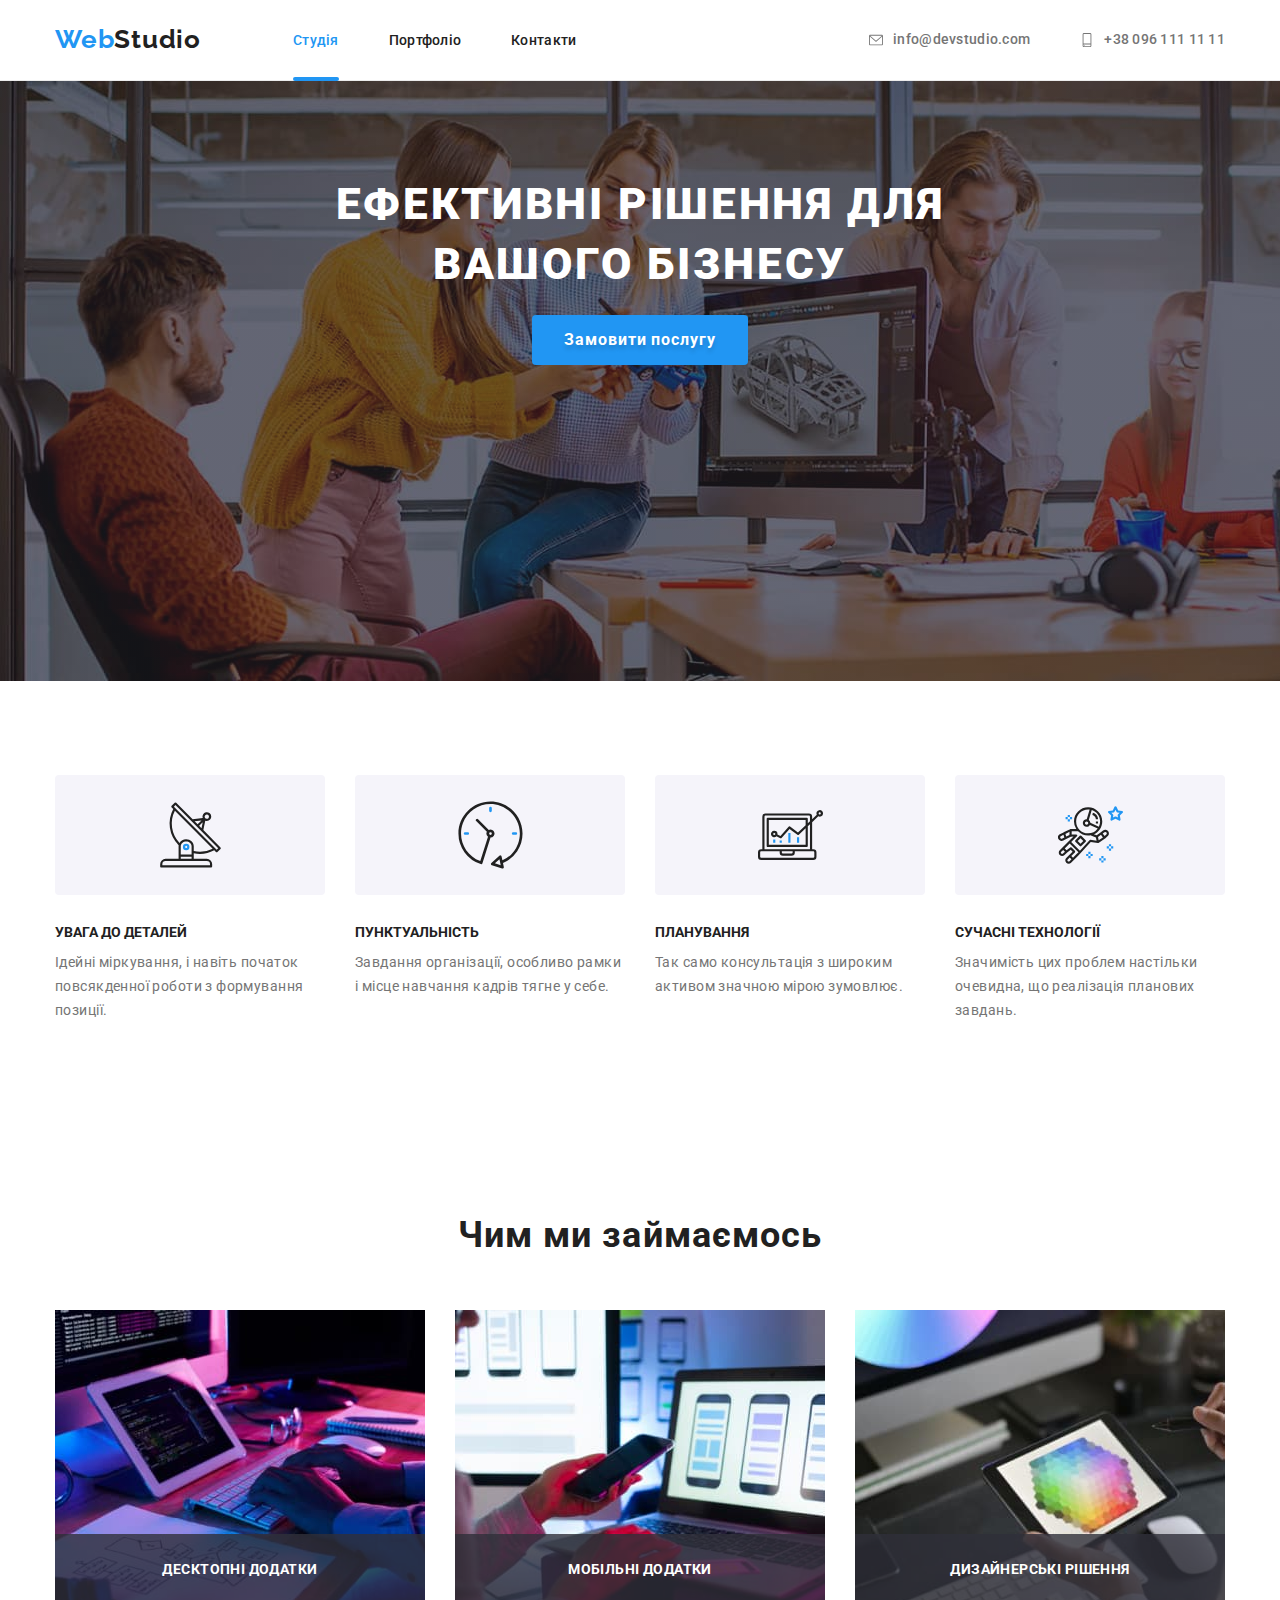
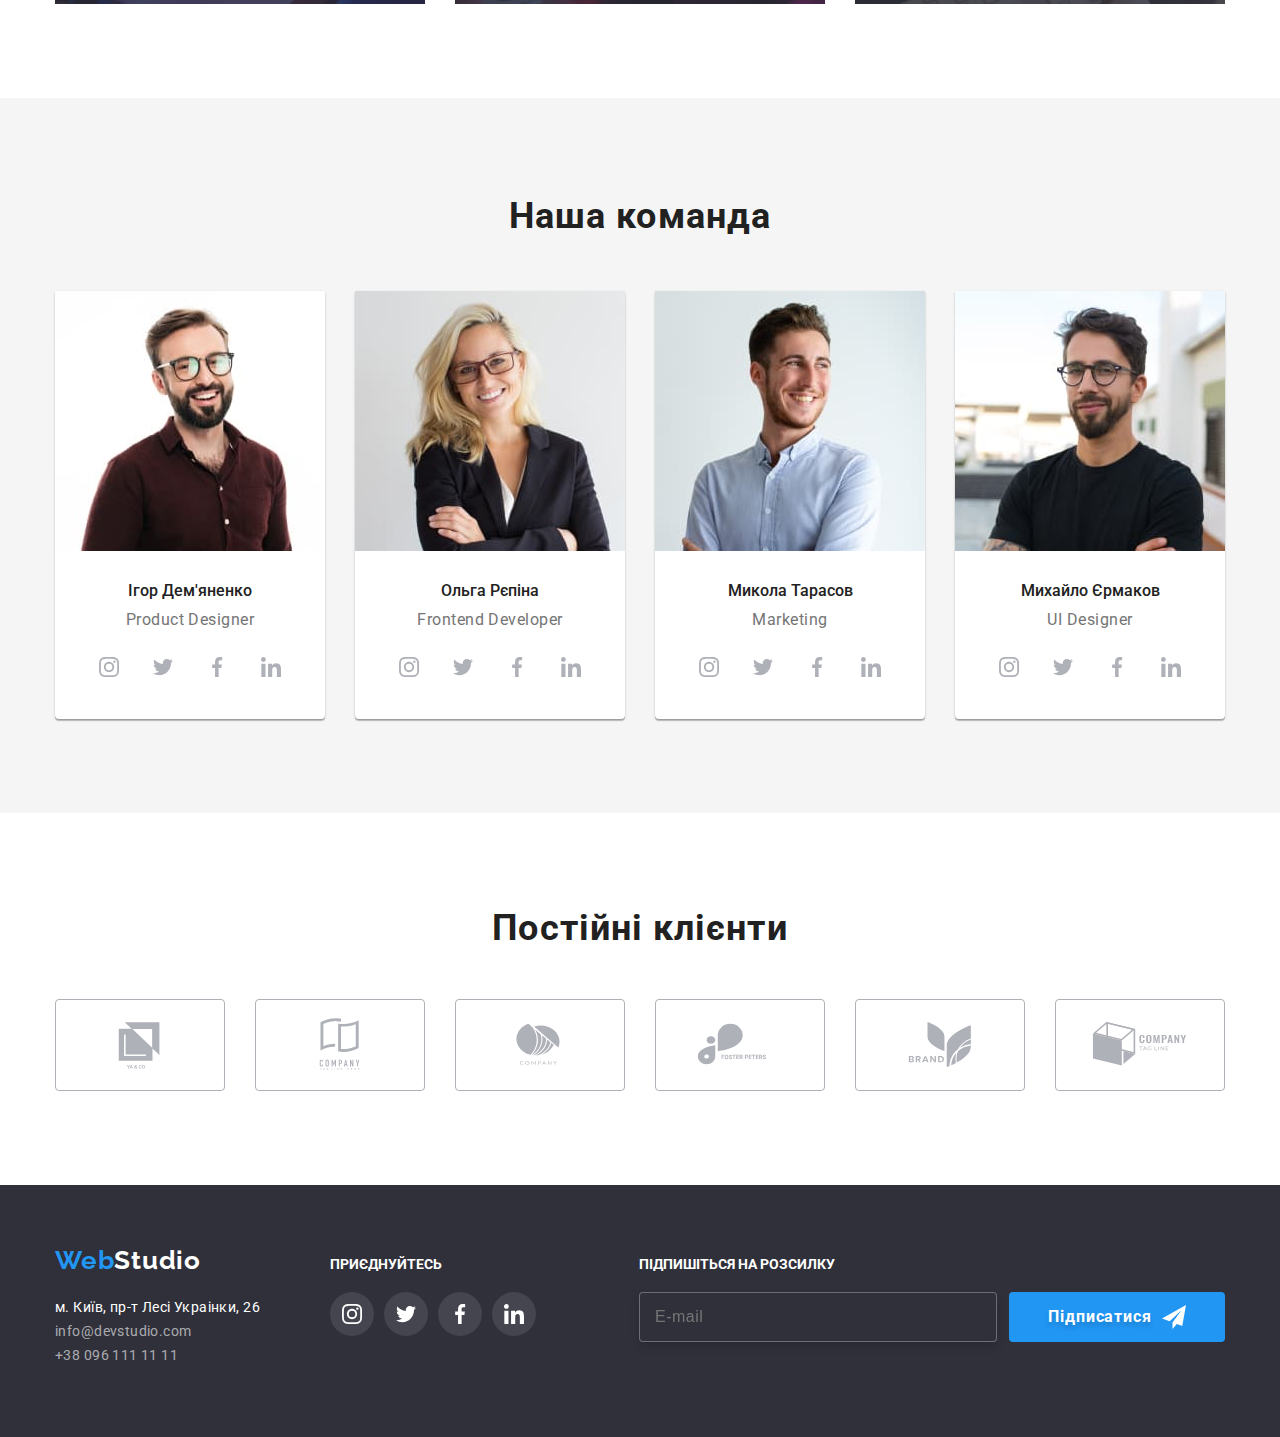
==== commit 1a609b65: "scss update" ====
--- a/index.html
+++ b/index.html
@@ -434,7 +434,7 @@
             <form name="subscribe-form">
               <div class="footer__subscribe-block">
                 <input class="footer__subscribe-input" placeholder="E-mail" type="email" name="subscribe-eml" />
-                <button class="order-button footer__subscribe-button" type="submit">
+                <button class="order-button order-button--footer" type="submit">
                   <p>Підписатися</p>
                   <svg width="24" height="24">
                     <use href="./images/icons.svg#send"></use>
--- a/css/main.min.css
+++ b/css/main.min.css
@@ -1 +1 @@
-:root{--color-primary: #212121;--color-background: #F5F5F5;--color-sense: #2196F3;--timing-function: cubic-bezier(0.4, 0, 0.2, 1)}html{-webkit-box-sizing:border-box;box-sizing:border-box}*,*::before,*::after{-webkit-box-sizing:inherit;box-sizing:inherit}body{margin:0;font-family:"Roboto","Raleway",sans-serif;font-style:normal;background:var(--color-background);color:var(--color-primary);font-size:14px;line-height:1.19;font-weight:400}h1,h2,h3,h4,h5,h6,p,ul{padding:0;margin:0}img{display:block;max-width:100%;height:auto}.list{list-style:none}.container{width:100%;width:1200px;padding-left:15px;padding-right:15px;margin:0 auto}.section{max-width:1600px;margin-left:auto;margin-right:auto;padding-top:94px;padding-bottom:94px}.order-button{display:block;min-width:216px;margin-left:auto;margin-right:auto;padding:10px 32px 10px;font-family:inherit;font-style:normal;cursor:pointer;font-size:16px;font-weight:700;line-height:1.88;letter-spacing:.06em;color:#fff;background-color:var(--color-sense);text-shadow:0px 4px 4px rgba(0,0,0,.15);border-radius:4px;border:0;-webkit-transition-property:background-color;transition-property:background-color;-webkit-transition-duration:250ms;transition-duration:250ms;-webkit-transition-timing-function:var(--timing-function);transition-timing-function:var(--timing-function)}.order-button:hover,.order-button:focus{background-color:#188ce8}.logo{width:145px;padding:24px 0 25px;font-family:"Raleway";font-weight:700;font-size:26px;line-height:31px;letter-spacing:.03em;color:#212121}.logo__link{color:var(--color-sense)}.logo--footer{padding:0;color:#fff}.link.header__nav-link--current{color:var(--color-sense)}.link.header__nav-link--current::after{content:"";position:absolute;left:0;bottom:-1px;display:block;height:4px;width:100%;border-radius:2px;background-color:var(--color-sense)}.visually-hidden{position:absolute;white-space:nowrap;width:1px;height:1px;overflow:hidden;border:0;padding:0;clip:rect(0 0 0 0);-webkit-clip-path:inset(50%);clip-path:inset(50%);margin:-1px}.backdrop{position:fixed;width:100%;height:100%;top:0;left:0;z-index:1;background-color:rgba(0,0,0,.2);-webkit-transition:opacity 250ms,visibility 250ms;transition:opacity 250ms,visibility 250ms;-webkit-box-shadow:0px 1px 3px rgba(0,0,0,.12),0px 1px 1px rgba(0,0,0,.14),0px 2px 1px rgba(0,0,0,.2);box-shadow:0px 1px 3px rgba(0,0,0,.12),0px 1px 1px rgba(0,0,0,.14),0px 2px 1px rgba(0,0,0,.2);border-radius:4px}.is-hidden{opacity:0;visibility:hidden;pointer-events:none}.is-hidden .modal{-webkit-transform:translate(-50%, -50%) scale(0.1);transform:translate(-50%, -50%) scale(0.1)}.modal{position:absolute;top:50%;left:50%;-webkit-transform:translate(-50%, -50%) scale(1);transform:translate(-50%, -50%) scale(1);-webkit-transition:-webkit-transform 250ms var(--timing-function);transition:-webkit-transform 250ms var(--timing-function);transition:transform 250ms var(--timing-function);transition:transform 250ms var(--timing-function), -webkit-transform 250ms var(--timing-function);width:528px;height:581px;background-color:#fff}.modal__title{text-align:center;margin-bottom:12px;font-size:20px;font-weight:700;line-height:1.2;letter-spacing:.03em;color:#212121}.close-button{position:absolute;top:8px;left:auto;right:8px;width:30px;height:30px;border-radius:50%;border:1px solid rgba(0,0,0,.1);display:-webkit-box;display:-ms-flexbox;display:flex;-webkit-box-align:center;-ms-flex-align:center;align-items:center;-webkit-box-pack:center;-ms-flex-pack:center;justify-content:center}.close-button__image{fill:#000}.close-button:hover .close-button__image{fill:var(--color-sense)}.contact{padding:40px}.contact__label{display:block;margin-bottom:10px}.contact__title{font-size:12px;font-weight:400;line-height:1.2;letter-spacing:.01em;color:#757575}.contact__block{position:relative}.contact__input{width:100%;height:40px;border:1px solid rgba(33,33,33,.2);border-radius:4px;outline:0;margin-top:4px;padding:14px 14px 14px 40px;-webkit-transition-property:border-color;transition-property:border-color;-webkit-transition-duration:250ms;transition-duration:250ms;-webkit-transition-timing-function:var(--timing-function);transition-timing-function:var(--timing-function)}.contact__label:focus-within .contact__input{border-color:var(--color-sense)}.contact__textarea{height:120px;width:100%;padding:12px 16px}.contact__icon{position:absolute;left:15px;top:50%;-webkit-transform:translateY(-50%);transform:translateY(-50%);-webkit-transition-property:fill;transition-property:fill;-webkit-transition-duration:250ms;transition-duration:250ms;-webkit-transition-timing-function:var(--timing-function);transition-timing-function:var(--timing-function)}.contact__label:focus-within .contact__icon{fill:var(--color-sense)}.checkbox{position:relative;display:-webkit-box;display:-ms-flexbox;display:flex;-webkit-box-align:center;-ms-flex-align:center;align-items:center;margin-bottom:30px}.checkbox__text{font-size:14px;font-weight:400;line-height:1.7;padding-left:7px;letter-spacing:.03em;color:#757575}.checkbox__text a{color:var(--color-sense)}.checkbox__input{position:absolute;width:1px;height:1px;margin:-1px;border:0;padding:0;clip:rect(0 0 0 0);overflow:hidden}.checkbox__icon{width:16px;height:15px;margin-left:14px;background-image:url("../images/checked-default.svg");-webkit-transition-property:background-image;transition-property:background-image;-webkit-transition-duration:250ms;transition-duration:250ms;-webkit-transition-timing-function:var(--timing-function);transition-timing-function:var(--timing-function)}.checkbox__input:checked+.checkbox__icon{background-color:var(--color-sense);background-image:url("../images/checked.svg");background-repeat:no-repeat;background-position:center;background-size:11px 8px;border-radius:2px}.about{background-color:#fff;padding-top:0px}.about__head{text-align:center;font-weight:700;font-size:36px;line-height:1.36;letter-spacing:.03em}.about__ul{display:-webkit-box;display:-ms-flexbox;display:flex;margin-top:50px}.about__list:not(:last-child){margin-right:30px}.about-block{position:relative}.about-block__description{position:absolute;width:370px;height:70px;bottom:0;display:-webkit-box;display:-ms-flexbox;display:flex;-webkit-box-align:center;-ms-flex-align:center;align-items:center;-webkit-box-pack:center;-ms-flex-pack:center;justify-content:center;background-color:rgba(47,48,58,.8)}.about-block__text{font-size:14px;line-height:1.17;font-weight:700;letter-spacing:.03em;text-transform:uppercase;color:#fff}.advantages{background-color:#fff}.advantages__head{font-weight:700;font-size:36px;line-height:1.36;letter-spacing:.03em}.advantages__list{display:-webkit-box;display:-ms-flexbox;display:flex;-ms-flex-wrap:wrap;flex-wrap:wrap}.advantages-item{width:270px}.advantages-item:not(:last-child){margin-right:30px}.advantages-item__icon{display:-webkit-box;display:-ms-flexbox;display:flex;-webkit-box-align:center;-ms-flex-align:center;align-items:center;-webkit-box-pack:center;-ms-flex-pack:center;justify-content:center;width:270px;height:120px;background-color:#f5f4fa;border-radius:4px}.advantages-item__title{margin-top:30px;text-transform:uppercase;font-weight:700;font-size:14px;line-height:1.14}.advantages-item__description{font-weight:400;font-size:14px;line-height:1.71;margin-top:10px;letter-spacing:.03em;color:#757575}.clients{background-color:#fff}.clients__head{text-align:center;font-weight:700;font-size:36px;line-height:1.17;letter-spacing:.03em}.clients__ul{display:-webkit-box;display:-ms-flexbox;display:flex;margin-top:50px;gap:30px}.client__link{display:-webkit-box;display:-ms-flexbox;display:flex;-webkit-box-align:center;-ms-flex-align:center;align-items:center;-webkit-box-pack:center;-ms-flex-pack:center;justify-content:center;width:170px;height:92px;border:1px solid #afb1b8;border-radius:4px;color:#afb1b8;-webkit-transition-property:border,color;transition-property:border,color;-webkit-transition-duration:250ms;transition-duration:250ms;-webkit-transition-timing-function:var(--timing-function);transition-timing-function:var(--timing-function)}.client__link:hover,.client__link:focus{color:#188ce8;border:1px solid #188ce8}.client__icon{fill:currentColor}.footer{max-width:1600px;height:252px;margin-left:auto;margin-right:auto;padding-top:60px;padding-bottom:60px;background:#2f303a}.footer a{text-decoration:none}.footer__address-link{display:inline-block;color:rgba(255,255,255,.6);-webkit-transition-property:color;transition-property:color;-webkit-transition-duration:250ms;transition-duration:250ms;-webkit-transition-timing-function:var(--timing-function);transition-timing-function:var(--timing-function)}.footer__address-link:hover,.footer__address-link:focus{color:var(--color-sense)}.footer__block{display:-webkit-box;display:-ms-flexbox;display:flex;-webkit-box-align:baseline;-ms-flex-align:baseline;align-items:baseline;-webkit-box-pack:justify;-ms-flex-pack:justify;justify-content:space-between}.footer__mediabottom{display:-webkit-box;display:-ms-flexbox;display:flex;-webkit-box-align:baseline;-ms-flex-align:baseline;align-items:baseline;gap:70px}.footer__address{margin-top:20px}.footer__address li{display:block;font-style:normal}.footer__address a{font-weight:400;font-size:14px;line-height:1.71;letter-spacing:.03em}.footer__footer__address-li,.footer__footer__address-li{margin-top:8px}.footer__address-map{color:#fff}.footer__come-in{font-size:14px;line-height:1.17;font-weight:700;text-transform:uppercase;color:#fff}.footer__social{display:-webkit-box;display:-ms-flexbox;display:flex;margin-top:20px;gap:10px}.footer__social-list{display:-webkit-box;display:-ms-flexbox;display:flex;-webkit-box-align:center;-ms-flex-align:center;align-items:center;-webkit-box-pack:center;-ms-flex-pack:center;justify-content:center;width:44px;height:44px}.footer__social-link{display:-webkit-box;display:-ms-flexbox;display:flex;-webkit-box-align:center;-ms-flex-align:center;align-items:center;-webkit-box-pack:center;-ms-flex-pack:center;justify-content:center;color:#fff;background-color:rgba(255,255,255,.1);border-radius:50%;width:100%;height:100%;-webkit-transition-property:color,background-color;transition-property:color,background-color;-webkit-transition-duration:250ms;transition-duration:250ms;-webkit-transition-timing-function:var(--timing-function);transition-timing-function:var(--timing-function)}.footer__social-link:hover,.footer__social-link:focus{color:#fff;background-color:#188ce8}.footer__social-icon{fill:currentColor}.footer__subscribe-title{margin-bottom:20px}.footer__subscribe-block{display:-webkit-box;display:-ms-flexbox;display:flex;-webkit-box-align:center;-ms-flex-align:center;align-items:center;-webkit-box-pack:center;-ms-flex-pack:center;justify-content:center;gap:12px}.footer__subscribe-input{padding:16px 15px;width:358px;height:50px;font-weight:400;font-size:16px;line-height:1.25;letter-spacing:.03em;color:rgba(255,255,255,.6);background-color:#2f303a;border:1px solid rgba(255,255,255,.3);-webkit-filter:drop-shadow(0px 4px 4px rgba(0, 0, 0, 0.15));filter:drop-shadow(0px 4px 4px rgba(0, 0, 0, 0.15));border-radius:4px}.footer__subscribe-button{display:-webkit-box;display:-ms-flexbox;display:flex;-webkit-box-align:center;-ms-flex-align:center;align-items:center;-webkit-box-pack:center;-ms-flex-pack:center;justify-content:center;gap:10px;padding:10px 28px 10px;fill:#000}.header{background:#fff;max-width:1600px;margin-left:auto;margin-right:auto;margin-top:0;margin-bottom:0;border-bottom-width:1px;border-bottom-style:solid;border-bottom-color:#ececec}.header a{text-decoration:none}.header__menu-container{display:-webkit-box;display:-ms-flexbox;display:flex;-webkit-box-align:center;-ms-flex-align:center;align-items:center}.header__menu-nav a{color:var(--color-primary)}.header__menu-nav{display:-webkit-box;display:-ms-flexbox;display:flex;-webkit-box-align:center;-ms-flex-align:center;align-items:center;color:var(--color-primary)}.header__site-nav{display:-webkit-box;display:-ms-flexbox;display:flex;margin-left:93px;font-weight:500;font-size:14px;line-height:16px;letter-spacing:.02em}.header__site-nav a:hover,.header__site-nav a:focus,.header__telmail-item:hover,.header__telmail-item:focus{color:var(--color-sense)}.header__nav-li:not(:last-child){margin-right:50px}.header__nav-link{display:block;position:relative;padding-top:32px;padding-bottom:32px;-webkit-transition-property:color;transition-property:color;-webkit-transition-duration:250ms;transition-duration:250ms;-webkit-transition-timing-function:var(--timing-function);transition-timing-function:var(--timing-function)}.header__tel-mail{display:-webkit-box;display:-ms-flexbox;display:flex;-webkit-box-align:center;-ms-flex-align:center;align-items:center;margin-left:auto}.header__telmail-li:last-child{margin-left:50px}.header__telmail-item{display:-webkit-box;display:-ms-flexbox;display:flex;-webkit-box-align:center;-ms-flex-align:center;align-items:center;padding-top:32px;padding-bottom:32px;font-weight:500;font-size:14px;line-height:1.14;color:#757575;letter-spacing:.02em;-webkit-transition-property:color;transition-property:color;-webkit-transition-duration:250ms;transition-duration:250ms;-webkit-transition-timing-function:var(--timing-function);transition-timing-function:var(--timing-function)}.header__smartphone,.header__envelope{fill:currentColor;margin-right:10px}.hero{padding:200px 0 200px;height:600px;background-image:-webkit-gradient(linear, left top, left bottom, from(rgba(47, 48, 58, 0.4)), to(rgba(47, 48, 58, 0.4))),url("../images/hero-background.jpg");background-image:linear-gradient(rgba(47, 48, 58, 0.4), rgba(47, 48, 58, 0.4)),url("../images/hero-background.jpg")}.hero__title{width:696px;margin:0 auto 20px;text-align:center;font-style:normal;font-weight:900;font-size:44px;line-height:1.36;letter-spacing:.06em;text-transform:uppercase;color:#fff}.media{display:-webkit-box;display:-ms-flexbox;display:flex;margin-top:16px;gap:10px}.media__list{display:-webkit-box;display:-ms-flexbox;display:flex;-webkit-box-align:center;-ms-flex-align:center;align-items:center;-webkit-box-pack:center;-ms-flex-pack:center;justify-content:center;width:44px;height:44px}.media__link{display:-webkit-box;display:-ms-flexbox;display:flex;-webkit-box-align:center;-ms-flex-align:center;align-items:center;-webkit-box-pack:center;-ms-flex-pack:center;justify-content:center;color:#afb1b8;border-radius:50%;width:100%;height:100%;-webkit-transition-property:color,background-color;transition-property:color,background-color;-webkit-transition-duration:250ms;transition-duration:250ms;-webkit-transition-timing-function:var(--timing-function);transition-timing-function:var(--timing-function)}.media__link:hover,.media__link:focus{color:#fff;background-color:#188ce8}.media__icon{fill:currentColor}.ourteam__head{text-align:center;font-weight:700;font-size:36px;line-height:1.36;letter-spacing:.03em}.ourteam__ul{display:-webkit-box;display:-ms-flexbox;display:flex;margin-top:50px}.ourteam-block{background-color:#fff;-webkit-box-shadow:0px 1px 3px rgba(0,0,0,.12),0px 1px 1px rgba(0,0,0,.14),0px 2px 1px rgba(0,0,0,.2);box-shadow:0px 1px 3px rgba(0,0,0,.12),0px 1px 1px rgba(0,0,0,.14),0px 2px 1px rgba(0,0,0,.2);border-radius:0px 0px 4px 4px}.ourteam-block:not(:last-child){margin-right:30px}.ourteam-block__div{padding:30px 32px}.ourteam-block__title{text-align:center;font-weight:500;font-size:16px;line-height:1.19}.ourteam-block__description{margin-top:10px;text-align:center;font-weight:400;font-size:16px;line-height:1.19;letter-spacing:.03em;color:#757575}.portfolio{background-color:#fff}.portfolio__list{display:-webkit-box;display:-ms-flexbox;display:flex;-webkit-box-pack:center;-ms-flex-pack:center;justify-content:center}.portfolio__item{margin-left:8px}.portfolio__button{display:inline-block;padding:6px 22px 6px;font-family:inherit;font-style:normal;cursor:pointer;font-size:16px;font-weight:500;line-height:1.6;letter-spacing:.03em;color:var(--color-primary);background-color:#f5f4fa;border-radius:4px;border:0;-webkit-transition-property:-webkit-box-shadow color background-color;transition-property:-webkit-box-shadow color background-color;transition-property:box-shadow color background-color;transition-property:box-shadow color background-color, -webkit-box-shadow color background-color;-webkit-transition-duration:250ms;transition-duration:250ms;-webkit-transition-timing-function:var(--timing-function);transition-timing-function:var(--timing-function)}.portfolio__button--default{color:#fff;background-color:var(--color-sense);text-shadow:0px 3px 1px rgba(0,0,0,.1),0px 1px 2px rgba(0,0,0,.08),0px 2px 2px rgba(0,0,0,.12);-webkit-transition-property:-webkit-box-shadow;transition-property:-webkit-box-shadow;transition-property:box-shadow;transition-property:box-shadow, -webkit-box-shadow}.portfolio__button:hover,.portfolio__button:focus{color:#fff;background-color:var(--color-sense)}.portfolio__button:hover,.portfolio__button:focus{-webkit-box-shadow:0px 3px 1px rgba(0,0,0,.1),0px 1px 2px rgba(0,0,0,.08),0px 2px 2px rgba(0,0,0,.12);box-shadow:0px 3px 1px rgba(0,0,0,.1),0px 1px 2px rgba(0,0,0,.08),0px 2px 2px rgba(0,0,0,.12)}.portfolio__title{font-weight:700;font-size:36px;line-height:1.36;letter-spacing:.03em}.portfolio__works{display:-webkit-box;display:-ms-flexbox;display:flex;-ms-flex-wrap:wrap;flex-wrap:wrap;margin-top:50px;gap:30px}.work a{text-decoration:none}.work__link{display:block;-webkit-transition-property:-webkit-box-shadow;transition-property:-webkit-box-shadow;transition-property:box-shadow;transition-property:box-shadow, -webkit-box-shadow;-webkit-transition-duration:250ms;transition-duration:250ms;-webkit-transition-timing-function:var(--timing-function);transition-timing-function:var(--timing-function)}.work__link:hover .work__overflow,.work__link:focus .work__overflow{-webkit-transform:translateY(0);transform:translateY(0)}.work__link:hover,.work__link:focus{-webkit-box-shadow:0px 1px 1px rgba(0,0,0,.12),0px 4px 4px rgba(0,0,0,.06),1px 4px 6px rgba(0,0,0,.16);box-shadow:0px 1px 1px rgba(0,0,0,.12),0px 4px 4px rgba(0,0,0,.06),1px 4px 6px rgba(0,0,0,.16)}.work__img{position:relative;overflow:hidden}.work__overflow{position:absolute;padding:63px 24px;bottom:0;font-weight:400;font-size:18px;line-height:1.55;letter-spacing:.03em;-webkit-transform:translateY(101%);transform:translateY(101%);-webkit-transition:-webkit-transform 250ms var(--timing-function);transition:-webkit-transform 250ms var(--timing-function);transition:transform 250ms var(--timing-function);transition:transform 250ms var(--timing-function), -webkit-transform 250ms var(--timing-function);color:#fff;background-color:rgba(33,150,243,.9)}.work-item{display:block;padding:20px 24px 24px 20px;border:#eee solid 1px;border-top:none}.work-item__title{font-weight:700;font-size:18px;line-height:2;letter-spacing:.06em;color:#212121}.work-item__description{display:block;margin-top:4px;font-weight:400;font-size:16px;line-height:1.9;letter-spacing:.03em;color:#757575}/*# sourceMappingURL=main.min.css.map */+:root{--color-primary: #212121;--color-background: #F5F5F5;--color-sense: #2196F3;--timing-function: cubic-bezier(0.4, 0, 0.2, 1)}html{-webkit-box-sizing:border-box;box-sizing:border-box}*,*::before,*::after{-webkit-box-sizing:inherit;box-sizing:inherit}body{margin:0;font-family:"Roboto","Raleway",sans-serif;font-style:normal;background:var(--color-background);color:var(--color-primary);font-size:14px;line-height:1.19;font-weight:400}h1,h2,h3,h4,h5,h6,p,ul{padding:0;margin:0}img{display:block;max-width:100%;height:auto}.list{list-style:none}.visually-hidden{position:absolute;white-space:nowrap;width:1px;height:1px;overflow:hidden;border:0;padding:0;clip:rect(0 0 0 0);-webkit-clip-path:inset(50%);clip-path:inset(50%);margin:-1px}.about{background-color:#fff;padding-top:0px}.about__head{text-align:center;font-weight:700;font-size:36px;line-height:1.36;letter-spacing:.03em}.about__ul{display:-webkit-box;display:-ms-flexbox;display:flex;margin-top:50px}.about__list:not(:last-child){margin-right:30px}.about-block{position:relative}.about-block__description{position:absolute;width:370px;height:70px;bottom:0;display:-webkit-box;display:-ms-flexbox;display:flex;-webkit-box-align:center;-ms-flex-align:center;align-items:center;-webkit-box-pack:center;-ms-flex-pack:center;justify-content:center;background-color:rgba(47,48,58,.8)}.about-block__text{font-size:14px;line-height:1.17;font-weight:700;letter-spacing:.03em;text-transform:uppercase;color:#fff}.advantages{background-color:#fff}.advantages__head{font-weight:700;font-size:36px;line-height:1.36;letter-spacing:.03em}.advantages__list{display:-webkit-box;display:-ms-flexbox;display:flex;-ms-flex-wrap:wrap;flex-wrap:wrap}.advantages-item{width:270px}.advantages-item:not(:last-child){margin-right:30px}.advantages-item__icon{display:-webkit-box;display:-ms-flexbox;display:flex;-webkit-box-align:center;-ms-flex-align:center;align-items:center;-webkit-box-pack:center;-ms-flex-pack:center;justify-content:center;width:270px;height:120px;background-color:#f5f4fa;border-radius:4px}.advantages-item__title{margin-top:30px;text-transform:uppercase;font-weight:700;font-size:14px;line-height:1.14}.advantages-item__description{font-weight:400;font-size:14px;line-height:1.71;margin-top:10px;letter-spacing:.03em;color:#757575}.backdrop{position:fixed;width:100%;height:100%;top:0;left:0;z-index:1;background-color:rgba(0,0,0,.2);-webkit-transition:opacity 250ms,visibility 250ms;transition:opacity 250ms,visibility 250ms;-webkit-box-shadow:0px 1px 3px rgba(0,0,0,.12),0px 1px 1px rgba(0,0,0,.14),0px 2px 1px rgba(0,0,0,.2);box-shadow:0px 1px 3px rgba(0,0,0,.12),0px 1px 1px rgba(0,0,0,.14),0px 2px 1px rgba(0,0,0,.2);border-radius:4px}.checkbox{position:relative;display:-webkit-box;display:-ms-flexbox;display:flex;-webkit-box-align:center;-ms-flex-align:center;align-items:center;margin-bottom:30px}.checkbox__text{font-size:14px;font-weight:400;line-height:1.7;padding-left:7px;letter-spacing:.03em;color:#757575}.checkbox__text a{color:var(--color-sense)}.checkbox__input{position:absolute;width:1px;height:1px;margin:-1px;border:0;padding:0;clip:rect(0 0 0 0);overflow:hidden}.checkbox__icon{width:16px;height:15px;margin-left:14px;background-image:url("../images/checked-default.svg");-webkit-transition-property:background-image;transition-property:background-image;-webkit-transition-duration:250ms;transition-duration:250ms;-webkit-transition-timing-function:var(--timing-function);transition-timing-function:var(--timing-function)}.checkbox__input:checked+.checkbox__icon{background-color:var(--color-sense);background-image:url("../images/checked.svg");background-repeat:no-repeat;background-position:center;background-size:11px 8px;border-radius:2px}.client__link{display:-webkit-box;display:-ms-flexbox;display:flex;-webkit-box-align:center;-ms-flex-align:center;align-items:center;-webkit-box-pack:center;-ms-flex-pack:center;justify-content:center;width:170px;height:92px;border:1px solid #afb1b8;border-radius:4px;color:#afb1b8;-webkit-transition-property:border,color;transition-property:border,color;-webkit-transition-duration:250ms;transition-duration:250ms;-webkit-transition-timing-function:var(--timing-function);transition-timing-function:var(--timing-function)}.client__link:hover,.client__link:focus{color:#188ce8;border:1px solid #188ce8}.client__icon{fill:currentColor}.clients{background-color:#fff}.clients__head{text-align:center;font-weight:700;font-size:36px;line-height:1.17;letter-spacing:.03em}.clients__ul{display:-webkit-box;display:-ms-flexbox;display:flex;margin-top:50px;gap:30px}.close-button{position:absolute;top:8px;left:auto;right:8px;width:30px;height:30px;border-radius:50%;border:1px solid rgba(0,0,0,.1);display:-webkit-box;display:-ms-flexbox;display:flex;-webkit-box-align:center;-ms-flex-align:center;align-items:center;-webkit-box-pack:center;-ms-flex-pack:center;justify-content:center}.close-button__image{fill:#000}.close-button:hover .close-button__image{fill:var(--color-sense)}.contact{padding:40px}.contact__label{display:block;margin-bottom:10px}.contact__title{font-size:12px;font-weight:400;line-height:1.2;letter-spacing:.01em;color:#757575}.contact__block{position:relative}.contact__input{width:100%;height:40px;border:1px solid rgba(33,33,33,.2);border-radius:4px;outline:0;margin-top:4px;padding:14px 14px 14px 40px;-webkit-transition-property:border-color;transition-property:border-color;-webkit-transition-duration:250ms;transition-duration:250ms;-webkit-transition-timing-function:var(--timing-function);transition-timing-function:var(--timing-function)}.contact__label:focus-within .contact__input{border-color:var(--color-sense)}.contact__textarea{height:120px;width:100%;padding:12px 16px}.contact__icon{position:absolute;left:15px;top:50%;-webkit-transform:translateY(-50%);transform:translateY(-50%);-webkit-transition-property:fill;transition-property:fill;-webkit-transition-duration:250ms;transition-duration:250ms;-webkit-transition-timing-function:var(--timing-function);transition-timing-function:var(--timing-function)}.contact__label:focus-within .contact__icon{fill:var(--color-sense)}.container{width:100%;width:1200px;padding-left:15px;padding-right:15px;margin:0 auto}.footer{max-width:1600px;height:252px;margin-left:auto;margin-right:auto;padding-top:60px;padding-bottom:60px;background:#2f303a}.footer a{text-decoration:none}.footer__address-link{display:inline-block;color:rgba(255,255,255,.6);-webkit-transition-property:color;transition-property:color;-webkit-transition-duration:250ms;transition-duration:250ms;-webkit-transition-timing-function:var(--timing-function);transition-timing-function:var(--timing-function)}.footer__address-link:hover,.footer__address-link:focus{color:var(--color-sense)}.footer__block{display:-webkit-box;display:-ms-flexbox;display:flex;-webkit-box-align:baseline;-ms-flex-align:baseline;align-items:baseline;-webkit-box-pack:justify;-ms-flex-pack:justify;justify-content:space-between}.footer__mediabottom{display:-webkit-box;display:-ms-flexbox;display:flex;-webkit-box-align:baseline;-ms-flex-align:baseline;align-items:baseline;gap:70px}.footer__address{margin-top:20px}.footer__address li{display:block;font-style:normal}.footer__address a{font-weight:400;font-size:14px;line-height:1.71;letter-spacing:.03em}.footer__footer__address-li,.footer__footer__address-li{margin-top:8px}.footer__address-map{color:#fff}.footer__come-in{font-size:14px;line-height:1.17;font-weight:700;text-transform:uppercase;color:#fff}.footer__social{display:-webkit-box;display:-ms-flexbox;display:flex;margin-top:20px;gap:10px}.footer__social-list{display:-webkit-box;display:-ms-flexbox;display:flex;-webkit-box-align:center;-ms-flex-align:center;align-items:center;-webkit-box-pack:center;-ms-flex-pack:center;justify-content:center;width:44px;height:44px}.footer__social-link{display:-webkit-box;display:-ms-flexbox;display:flex;-webkit-box-align:center;-ms-flex-align:center;align-items:center;-webkit-box-pack:center;-ms-flex-pack:center;justify-content:center;color:#fff;background-color:rgba(255,255,255,.1);border-radius:50%;width:100%;height:100%;-webkit-transition-property:color,background-color;transition-property:color,background-color;-webkit-transition-duration:250ms;transition-duration:250ms;-webkit-transition-timing-function:var(--timing-function);transition-timing-function:var(--timing-function)}.footer__social-link:hover,.footer__social-link:focus{color:#fff;background-color:#188ce8}.footer__social-icon{fill:currentColor}.footer__subscribe-title{margin-bottom:20px}.footer__subscribe-block{display:-webkit-box;display:-ms-flexbox;display:flex;-webkit-box-align:center;-ms-flex-align:center;align-items:center;-webkit-box-pack:center;-ms-flex-pack:center;justify-content:center;gap:12px}.footer__subscribe-input{padding:16px 15px;width:358px;height:50px;font-weight:400;font-size:16px;line-height:1.25;letter-spacing:.03em;color:rgba(255,255,255,.6);background-color:#2f303a;border:1px solid rgba(255,255,255,.3);-webkit-filter:drop-shadow(0px 4px 4px rgba(0, 0, 0, 0.15));filter:drop-shadow(0px 4px 4px rgba(0, 0, 0, 0.15));border-radius:4px}.header{background:#fff;max-width:1600px;margin-left:auto;margin-right:auto;margin-top:0;margin-bottom:0;border-bottom-width:1px;border-bottom-style:solid;border-bottom-color:#ececec}.header a{text-decoration:none}.header__menu-container{display:-webkit-box;display:-ms-flexbox;display:flex;-webkit-box-align:center;-ms-flex-align:center;align-items:center}.header__menu-nav a{color:var(--color-primary)}.header__menu-nav{display:-webkit-box;display:-ms-flexbox;display:flex;-webkit-box-align:center;-ms-flex-align:center;align-items:center;color:var(--color-primary)}.header__site-nav{display:-webkit-box;display:-ms-flexbox;display:flex;margin-left:93px;font-weight:500;font-size:14px;line-height:16px;letter-spacing:.02em}.header__site-nav a:hover,.header__site-nav a:focus,.header__telmail-item:hover,.header__telmail-item:focus{color:var(--color-sense)}.header__nav-li:not(:last-child){margin-right:50px}.header__nav-link{display:block;position:relative;padding-top:32px;padding-bottom:32px;-webkit-transition-property:color;transition-property:color;-webkit-transition-duration:250ms;transition-duration:250ms;-webkit-transition-timing-function:var(--timing-function);transition-timing-function:var(--timing-function)}.header__tel-mail{display:-webkit-box;display:-ms-flexbox;display:flex;-webkit-box-align:center;-ms-flex-align:center;align-items:center;margin-left:auto}.header__telmail-li:last-child{margin-left:50px}.header__telmail-item{display:-webkit-box;display:-ms-flexbox;display:flex;-webkit-box-align:center;-ms-flex-align:center;align-items:center;padding-top:32px;padding-bottom:32px;font-weight:500;font-size:14px;line-height:1.14;color:#757575;letter-spacing:.02em;-webkit-transition-property:color;transition-property:color;-webkit-transition-duration:250ms;transition-duration:250ms;-webkit-transition-timing-function:var(--timing-function);transition-timing-function:var(--timing-function)}.header__smartphone,.header__envelope{fill:currentColor;margin-right:10px}.link.header__nav-link--current{color:var(--color-sense)}.link.header__nav-link--current::after{content:"";position:absolute;left:0;bottom:-1px;display:block;height:4px;width:100%;border-radius:2px;background-color:var(--color-sense)}.hero{padding:200px 0 200px;height:600px;background-image:-webkit-gradient(linear, left top, left bottom, from(rgba(47, 48, 58, 0.4)), to(rgba(47, 48, 58, 0.4))),url("../images/hero-background.jpg");background-image:linear-gradient(rgba(47, 48, 58, 0.4), rgba(47, 48, 58, 0.4)),url("../images/hero-background.jpg")}.hero__title{width:696px;margin:0 auto 20px;text-align:center;font-style:normal;font-weight:900;font-size:44px;line-height:1.36;letter-spacing:.06em;text-transform:uppercase;color:#fff}.is-hidden{opacity:0;visibility:hidden;pointer-events:none}.is-hidden .modal{-webkit-transform:translate(-50%, -50%) scale(0.1);transform:translate(-50%, -50%) scale(0.1)}.logo{width:145px;padding:24px 0 25px;font-family:"Raleway";font-weight:700;font-size:26px;line-height:31px;letter-spacing:.03em;color:#212121}.logo__link{color:var(--color-sense)}.logo--footer{padding:0;color:#fff}.media{display:-webkit-box;display:-ms-flexbox;display:flex;margin-top:16px;gap:10px}.media__list{display:-webkit-box;display:-ms-flexbox;display:flex;-webkit-box-align:center;-ms-flex-align:center;align-items:center;-webkit-box-pack:center;-ms-flex-pack:center;justify-content:center;width:44px;height:44px}.media__link{display:-webkit-box;display:-ms-flexbox;display:flex;-webkit-box-align:center;-ms-flex-align:center;align-items:center;-webkit-box-pack:center;-ms-flex-pack:center;justify-content:center;color:#afb1b8;border-radius:50%;width:100%;height:100%;-webkit-transition-property:color,background-color;transition-property:color,background-color;-webkit-transition-duration:250ms;transition-duration:250ms;-webkit-transition-timing-function:var(--timing-function);transition-timing-function:var(--timing-function)}.media__link:hover,.media__link:focus{color:#fff;background-color:#188ce8}.media__icon{fill:currentColor}.modal{position:absolute;top:50%;left:50%;-webkit-transform:translate(-50%, -50%) scale(1);transform:translate(-50%, -50%) scale(1);-webkit-transition:-webkit-transform 250ms var(--timing-function);transition:-webkit-transform 250ms var(--timing-function);transition:transform 250ms var(--timing-function);transition:transform 250ms var(--timing-function), -webkit-transform 250ms var(--timing-function);width:528px;height:581px;background-color:#fff}.modal__title{text-align:center;margin-bottom:12px;font-size:20px;font-weight:700;line-height:1.2;letter-spacing:.03em;color:#212121}.ourteam__head{text-align:center;font-weight:700;font-size:36px;line-height:1.36;letter-spacing:.03em}.ourteam__ul{display:-webkit-box;display:-ms-flexbox;display:flex;margin-top:50px}.ourteam-block{background-color:#fff;-webkit-box-shadow:0px 1px 3px rgba(0,0,0,.12),0px 1px 1px rgba(0,0,0,.14),0px 2px 1px rgba(0,0,0,.2);box-shadow:0px 1px 3px rgba(0,0,0,.12),0px 1px 1px rgba(0,0,0,.14),0px 2px 1px rgba(0,0,0,.2);border-radius:0px 0px 4px 4px}.ourteam-block:not(:last-child){margin-right:30px}.ourteam-block__div{padding:30px 32px}.ourteam-block__title{text-align:center;font-weight:500;font-size:16px;line-height:1.19}.ourteam-block__description{margin-top:10px;text-align:center;font-weight:400;font-size:16px;line-height:1.19;letter-spacing:.03em;color:#757575}.order-button{display:block;min-width:216px;margin-left:auto;margin-right:auto;padding:10px 32px 10px;font-family:inherit;font-style:normal;cursor:pointer;font-size:16px;font-weight:700;line-height:1.88;letter-spacing:.06em;color:#fff;background-color:var(--color-sense);text-shadow:0px 4px 4px rgba(0,0,0,.15);border-radius:4px;border:0;-webkit-transition-property:background-color;transition-property:background-color;-webkit-transition-duration:250ms;transition-duration:250ms;-webkit-transition-timing-function:var(--timing-function);transition-timing-function:var(--timing-function)}.order-button:hover,.order-button:focus{background-color:#188ce8}.order-button--footer{display:-webkit-box;display:-ms-flexbox;display:flex;-webkit-box-align:center;-ms-flex-align:center;align-items:center;-webkit-box-pack:center;-ms-flex-pack:center;justify-content:center;gap:10px;padding:10px 28px 10px;fill:#000}.portfolio{background-color:#fff}.portfolio__list{display:-webkit-box;display:-ms-flexbox;display:flex;-webkit-box-pack:center;-ms-flex-pack:center;justify-content:center}.portfolio__item{margin-left:8px}.portfolio__button{display:inline-block;padding:6px 22px 6px;font-family:inherit;font-style:normal;cursor:pointer;font-size:16px;font-weight:500;line-height:1.6;letter-spacing:.03em;color:var(--color-primary);background-color:#f5f4fa;border-radius:4px;border:0;-webkit-transition-property:-webkit-box-shadow color background-color;transition-property:-webkit-box-shadow color background-color;transition-property:box-shadow color background-color;transition-property:box-shadow color background-color, -webkit-box-shadow color background-color;-webkit-transition-duration:250ms;transition-duration:250ms;-webkit-transition-timing-function:var(--timing-function);transition-timing-function:var(--timing-function)}.portfolio__button--default{color:#fff;background-color:var(--color-sense);text-shadow:0px 3px 1px rgba(0,0,0,.1),0px 1px 2px rgba(0,0,0,.08),0px 2px 2px rgba(0,0,0,.12);-webkit-transition-property:-webkit-box-shadow;transition-property:-webkit-box-shadow;transition-property:box-shadow;transition-property:box-shadow, -webkit-box-shadow}.portfolio__button:hover,.portfolio__button:focus{color:#fff;background-color:var(--color-sense)}.portfolio__button:hover,.portfolio__button:focus{-webkit-box-shadow:0px 3px 1px rgba(0,0,0,.1),0px 1px 2px rgba(0,0,0,.08),0px 2px 2px rgba(0,0,0,.12);box-shadow:0px 3px 1px rgba(0,0,0,.1),0px 1px 2px rgba(0,0,0,.08),0px 2px 2px rgba(0,0,0,.12)}.portfolio__title{font-weight:700;font-size:36px;line-height:1.36;letter-spacing:.03em}.portfolio__works{display:-webkit-box;display:-ms-flexbox;display:flex;-ms-flex-wrap:wrap;flex-wrap:wrap;margin-top:50px;gap:30px}.section{max-width:1600px;margin-left:auto;margin-right:auto;padding-top:94px;padding-bottom:94px}.work a{text-decoration:none}.work__link{display:block;-webkit-transition-property:-webkit-box-shadow;transition-property:-webkit-box-shadow;transition-property:box-shadow;transition-property:box-shadow, -webkit-box-shadow;-webkit-transition-duration:250ms;transition-duration:250ms;-webkit-transition-timing-function:var(--timing-function);transition-timing-function:var(--timing-function)}.work__link:hover .work__overflow,.work__link:focus .work__overflow{-webkit-transform:translateY(0);transform:translateY(0)}.work__link:hover,.work__link:focus{-webkit-box-shadow:0px 1px 1px rgba(0,0,0,.12),0px 4px 4px rgba(0,0,0,.06),1px 4px 6px rgba(0,0,0,.16);box-shadow:0px 1px 1px rgba(0,0,0,.12),0px 4px 4px rgba(0,0,0,.06),1px 4px 6px rgba(0,0,0,.16)}.work__img{position:relative;overflow:hidden}.work__overflow{position:absolute;padding:63px 24px;bottom:0;font-weight:400;font-size:18px;line-height:1.55;letter-spacing:.03em;-webkit-transform:translateY(101%);transform:translateY(101%);-webkit-transition:-webkit-transform 250ms var(--timing-function);transition:-webkit-transform 250ms var(--timing-function);transition:transform 250ms var(--timing-function);transition:transform 250ms var(--timing-function), -webkit-transform 250ms var(--timing-function);color:#fff;background-color:rgba(33,150,243,.9)}.work-item{display:block;padding:20px 24px 24px 20px;border:#eee solid 1px;border-top:none}.work-item__title{font-weight:700;font-size:18px;line-height:2;letter-spacing:.06em;color:#212121}.work-item__description{display:block;margin-top:4px;font-weight:400;font-size:16px;line-height:1.9;letter-spacing:.03em;color:#757575}/*# sourceMappingURL=main.min.css.map */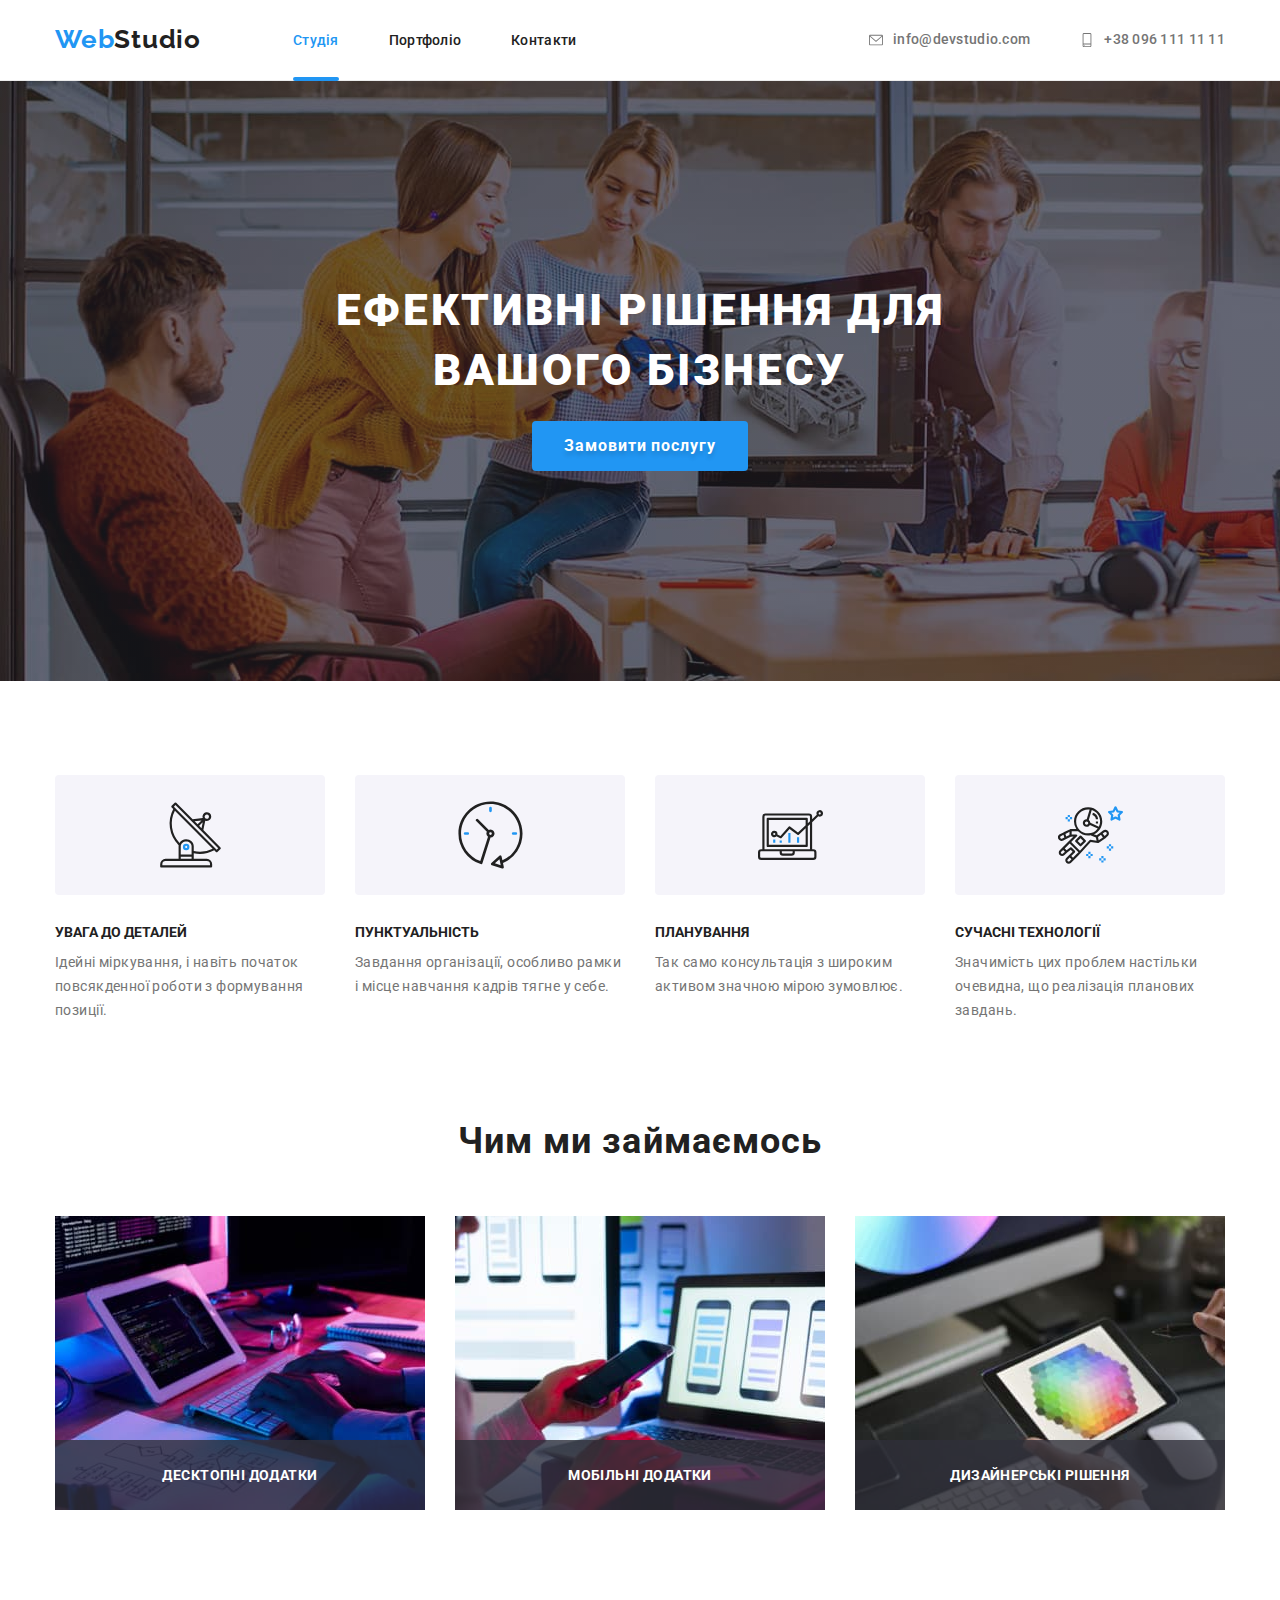
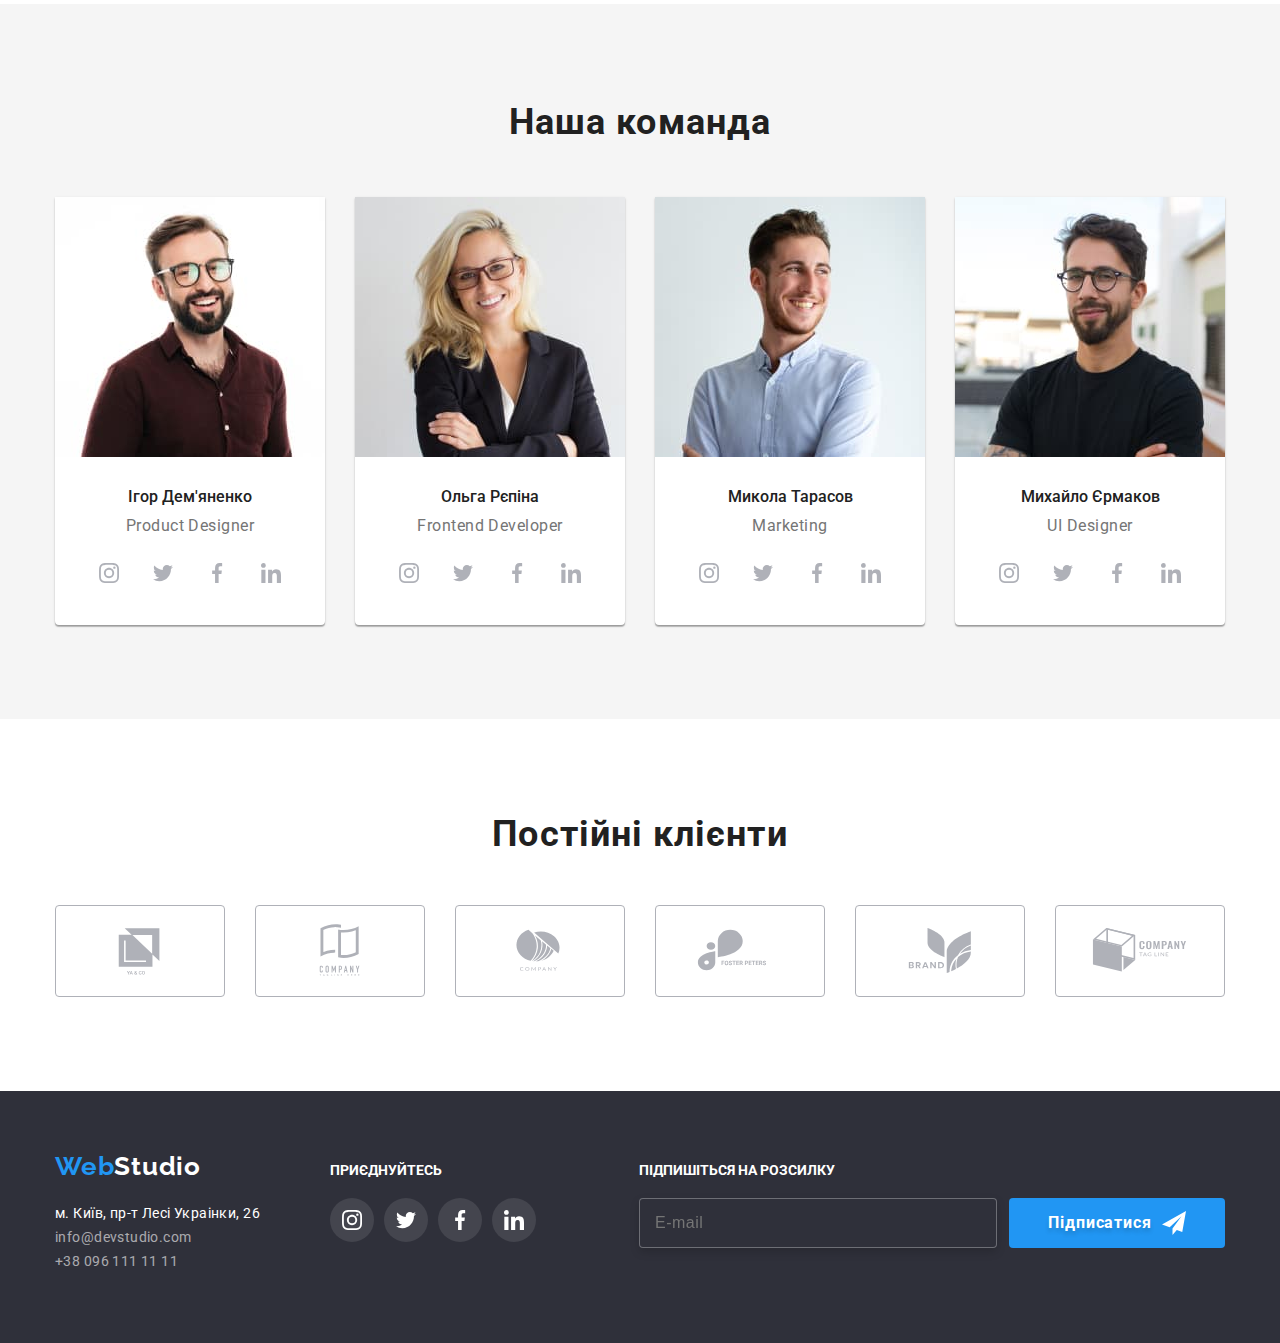
==== commit bf19f26c: "tag padding update" ====
--- a/index.html
+++ b/index.html
@@ -393,6 +393,7 @@
                   <li><a class="footer__address-map" href="https://goo.gl/maps/CPtrU1FHBa2aNyZL9" target="_blank" rel="noopener noreferrer nofollow">м. Київ, пр-т Лесі Украінки, 26</a> </li>
                   <li class="footer__address-li"><a class="footer__address-link" href="mailto:info@devstudio.com">info@devstudio.com</a></li>
                   <li class="footer__address-li"><a class="footer__address-link" href="tel:+380961111111">+38 096 111 11 11</a></li>
+                </ul>
               </address>
             </div>
             <div>
@@ -435,7 +436,7 @@
               <div class="footer__subscribe-block">
                 <input class="footer__subscribe-input" placeholder="E-mail" type="email" name="subscribe-eml" />
                 <button class="order-button order-button--footer" type="submit">
-                  <p>Підписатися</p>
+                  Підписатися
                   <svg width="24" height="24">
                     <use href="./images/icons.svg#send"></use>
                   </svg>
@@ -460,30 +461,30 @@
           <form name="contact-form">
             <label class="contact__label">
               <span class="contact__title">Ім'я</span>
-              <div class="contact__block">
+              <span class="contact__block">
                 <input class="contact__input" type="text" name="contact-username" />
                 <svg class="contact__icon" width="12" height="12">
                   <use href="./images/icons.svg#icon-username"></use>
                 </svg>
-              </div>
+              </span>
             </label>
             <label class="contact__label">
               <span class="contact__title">Телефон</span>
-              <div class="contact__block">
+              <span class="contact__block">
                 <input class="contact__input" type="tel" name="contact-tel" />
                 <svg class="contact__icon" width="13" height="13">
                   <use href="./images/icons.svg#icon-tel"></use>
                 </svg>
-              </div>
+              </span>
             </label>
             <label class="contact__label">
               <span class="contact__title">Пошта</span>
-              <div class="contact__block">
+              <span class="contact__block">
                 <input class="contact__input" type="email" name="contact-email" />
                 <svg class="contact__icon" width="15" height="12">
                   <use href="./images/icons.svg#icon-eml"></use>
                 </svg>
-              </div>
+              </span>
             </label>
             <label class="contact__label">
               <span class="contact__title">Коментар</span>
--- a/css/main.min.css
+++ b/css/main.min.css
@@ -1 +1 @@
-:root{--color-primary: #212121;--color-background: #F5F5F5;--color-sense: #2196F3;--timing-function: cubic-bezier(0.4, 0, 0.2, 1)}html{-webkit-box-sizing:border-box;box-sizing:border-box}*,*::before,*::after{-webkit-box-sizing:inherit;box-sizing:inherit}body{margin:0;font-family:"Roboto","Raleway",sans-serif;font-style:normal;background:var(--color-background);color:var(--color-primary);font-size:14px;line-height:1.19;font-weight:400}h1,h2,h3,h4,h5,h6,p,ul{padding:0;margin:0}img{display:block;max-width:100%;height:auto}.list{list-style:none}.visually-hidden{position:absolute;white-space:nowrap;width:1px;height:1px;overflow:hidden;border:0;padding:0;clip:rect(0 0 0 0);-webkit-clip-path:inset(50%);clip-path:inset(50%);margin:-1px}.about{background-color:#fff;padding-top:0px}.about__head{text-align:center;font-weight:700;font-size:36px;line-height:1.36;letter-spacing:.03em}.about__ul{display:-webkit-box;display:-ms-flexbox;display:flex;margin-top:50px}.about__list:not(:last-child){margin-right:30px}.about-block{position:relative}.about-block__description{position:absolute;width:370px;height:70px;bottom:0;display:-webkit-box;display:-ms-flexbox;display:flex;-webkit-box-align:center;-ms-flex-align:center;align-items:center;-webkit-box-pack:center;-ms-flex-pack:center;justify-content:center;background-color:rgba(47,48,58,.8)}.about-block__text{font-size:14px;line-height:1.17;font-weight:700;letter-spacing:.03em;text-transform:uppercase;color:#fff}.advantages{background-color:#fff}.advantages__head{font-weight:700;font-size:36px;line-height:1.36;letter-spacing:.03em}.advantages__list{display:-webkit-box;display:-ms-flexbox;display:flex;-ms-flex-wrap:wrap;flex-wrap:wrap}.advantages-item{width:270px}.advantages-item:not(:last-child){margin-right:30px}.advantages-item__icon{display:-webkit-box;display:-ms-flexbox;display:flex;-webkit-box-align:center;-ms-flex-align:center;align-items:center;-webkit-box-pack:center;-ms-flex-pack:center;justify-content:center;width:270px;height:120px;background-color:#f5f4fa;border-radius:4px}.advantages-item__title{margin-top:30px;text-transform:uppercase;font-weight:700;font-size:14px;line-height:1.14}.advantages-item__description{font-weight:400;font-size:14px;line-height:1.71;margin-top:10px;letter-spacing:.03em;color:#757575}.backdrop{position:fixed;width:100%;height:100%;top:0;left:0;z-index:1;background-color:rgba(0,0,0,.2);-webkit-transition:opacity 250ms,visibility 250ms;transition:opacity 250ms,visibility 250ms;-webkit-box-shadow:0px 1px 3px rgba(0,0,0,.12),0px 1px 1px rgba(0,0,0,.14),0px 2px 1px rgba(0,0,0,.2);box-shadow:0px 1px 3px rgba(0,0,0,.12),0px 1px 1px rgba(0,0,0,.14),0px 2px 1px rgba(0,0,0,.2);border-radius:4px}.checkbox{position:relative;display:-webkit-box;display:-ms-flexbox;display:flex;-webkit-box-align:center;-ms-flex-align:center;align-items:center;margin-bottom:30px}.checkbox__text{font-size:14px;font-weight:400;line-height:1.7;padding-left:7px;letter-spacing:.03em;color:#757575}.checkbox__text a{color:var(--color-sense)}.checkbox__input{position:absolute;width:1px;height:1px;margin:-1px;border:0;padding:0;clip:rect(0 0 0 0);overflow:hidden}.checkbox__icon{width:16px;height:15px;margin-left:14px;background-image:url("../images/checked-default.svg");-webkit-transition-property:background-image;transition-property:background-image;-webkit-transition-duration:250ms;transition-duration:250ms;-webkit-transition-timing-function:var(--timing-function);transition-timing-function:var(--timing-function)}.checkbox__input:checked+.checkbox__icon{background-color:var(--color-sense);background-image:url("../images/checked.svg");background-repeat:no-repeat;background-position:center;background-size:11px 8px;border-radius:2px}.client__link{display:-webkit-box;display:-ms-flexbox;display:flex;-webkit-box-align:center;-ms-flex-align:center;align-items:center;-webkit-box-pack:center;-ms-flex-pack:center;justify-content:center;width:170px;height:92px;border:1px solid #afb1b8;border-radius:4px;color:#afb1b8;-webkit-transition-property:border,color;transition-property:border,color;-webkit-transition-duration:250ms;transition-duration:250ms;-webkit-transition-timing-function:var(--timing-function);transition-timing-function:var(--timing-function)}.client__link:hover,.client__link:focus{color:#188ce8;border:1px solid #188ce8}.client__icon{fill:currentColor}.clients{background-color:#fff}.clients__head{text-align:center;font-weight:700;font-size:36px;line-height:1.17;letter-spacing:.03em}.clients__ul{display:-webkit-box;display:-ms-flexbox;display:flex;margin-top:50px;gap:30px}.close-button{position:absolute;top:8px;left:auto;right:8px;width:30px;height:30px;border-radius:50%;border:1px solid rgba(0,0,0,.1);display:-webkit-box;display:-ms-flexbox;display:flex;-webkit-box-align:center;-ms-flex-align:center;align-items:center;-webkit-box-pack:center;-ms-flex-pack:center;justify-content:center}.close-button__image{fill:#000}.close-button:hover .close-button__image{fill:var(--color-sense)}.contact{padding:40px}.contact__label{display:block;margin-bottom:10px}.contact__title{font-size:12px;font-weight:400;line-height:1.2;letter-spacing:.01em;color:#757575}.contact__block{position:relative}.contact__input{width:100%;height:40px;border:1px solid rgba(33,33,33,.2);border-radius:4px;outline:0;margin-top:4px;padding:14px 14px 14px 40px;-webkit-transition-property:border-color;transition-property:border-color;-webkit-transition-duration:250ms;transition-duration:250ms;-webkit-transition-timing-function:var(--timing-function);transition-timing-function:var(--timing-function)}.contact__label:focus-within .contact__input{border-color:var(--color-sense)}.contact__textarea{height:120px;width:100%;padding:12px 16px}.contact__icon{position:absolute;left:15px;top:50%;-webkit-transform:translateY(-50%);transform:translateY(-50%);-webkit-transition-property:fill;transition-property:fill;-webkit-transition-duration:250ms;transition-duration:250ms;-webkit-transition-timing-function:var(--timing-function);transition-timing-function:var(--timing-function)}.contact__label:focus-within .contact__icon{fill:var(--color-sense)}.container{width:100%;width:1200px;padding-left:15px;padding-right:15px;margin:0 auto}.footer{max-width:1600px;height:252px;margin-left:auto;margin-right:auto;padding-top:60px;padding-bottom:60px;background:#2f303a}.footer a{text-decoration:none}.footer__address-link{display:inline-block;color:rgba(255,255,255,.6);-webkit-transition-property:color;transition-property:color;-webkit-transition-duration:250ms;transition-duration:250ms;-webkit-transition-timing-function:var(--timing-function);transition-timing-function:var(--timing-function)}.footer__address-link:hover,.footer__address-link:focus{color:var(--color-sense)}.footer__block{display:-webkit-box;display:-ms-flexbox;display:flex;-webkit-box-align:baseline;-ms-flex-align:baseline;align-items:baseline;-webkit-box-pack:justify;-ms-flex-pack:justify;justify-content:space-between}.footer__mediabottom{display:-webkit-box;display:-ms-flexbox;display:flex;-webkit-box-align:baseline;-ms-flex-align:baseline;align-items:baseline;gap:70px}.footer__address{margin-top:20px}.footer__address li{display:block;font-style:normal}.footer__address a{font-weight:400;font-size:14px;line-height:1.71;letter-spacing:.03em}.footer__footer__address-li,.footer__footer__address-li{margin-top:8px}.footer__address-map{color:#fff}.footer__come-in{font-size:14px;line-height:1.17;font-weight:700;text-transform:uppercase;color:#fff}.footer__social{display:-webkit-box;display:-ms-flexbox;display:flex;margin-top:20px;gap:10px}.footer__social-list{display:-webkit-box;display:-ms-flexbox;display:flex;-webkit-box-align:center;-ms-flex-align:center;align-items:center;-webkit-box-pack:center;-ms-flex-pack:center;justify-content:center;width:44px;height:44px}.footer__social-link{display:-webkit-box;display:-ms-flexbox;display:flex;-webkit-box-align:center;-ms-flex-align:center;align-items:center;-webkit-box-pack:center;-ms-flex-pack:center;justify-content:center;color:#fff;background-color:rgba(255,255,255,.1);border-radius:50%;width:100%;height:100%;-webkit-transition-property:color,background-color;transition-property:color,background-color;-webkit-transition-duration:250ms;transition-duration:250ms;-webkit-transition-timing-function:var(--timing-function);transition-timing-function:var(--timing-function)}.footer__social-link:hover,.footer__social-link:focus{color:#fff;background-color:#188ce8}.footer__social-icon{fill:currentColor}.footer__subscribe-title{margin-bottom:20px}.footer__subscribe-block{display:-webkit-box;display:-ms-flexbox;display:flex;-webkit-box-align:center;-ms-flex-align:center;align-items:center;-webkit-box-pack:center;-ms-flex-pack:center;justify-content:center;gap:12px}.footer__subscribe-input{padding:16px 15px;width:358px;height:50px;font-weight:400;font-size:16px;line-height:1.25;letter-spacing:.03em;color:rgba(255,255,255,.6);background-color:#2f303a;border:1px solid rgba(255,255,255,.3);-webkit-filter:drop-shadow(0px 4px 4px rgba(0, 0, 0, 0.15));filter:drop-shadow(0px 4px 4px rgba(0, 0, 0, 0.15));border-radius:4px}.header{background:#fff;max-width:1600px;margin-left:auto;margin-right:auto;margin-top:0;margin-bottom:0;border-bottom-width:1px;border-bottom-style:solid;border-bottom-color:#ececec}.header a{text-decoration:none}.header__menu-container{display:-webkit-box;display:-ms-flexbox;display:flex;-webkit-box-align:center;-ms-flex-align:center;align-items:center}.header__menu-nav a{color:var(--color-primary)}.header__menu-nav{display:-webkit-box;display:-ms-flexbox;display:flex;-webkit-box-align:center;-ms-flex-align:center;align-items:center;color:var(--color-primary)}.header__site-nav{display:-webkit-box;display:-ms-flexbox;display:flex;margin-left:93px;font-weight:500;font-size:14px;line-height:16px;letter-spacing:.02em}.header__site-nav a:hover,.header__site-nav a:focus,.header__telmail-item:hover,.header__telmail-item:focus{color:var(--color-sense)}.header__nav-li:not(:last-child){margin-right:50px}.header__nav-link{display:block;position:relative;padding-top:32px;padding-bottom:32px;-webkit-transition-property:color;transition-property:color;-webkit-transition-duration:250ms;transition-duration:250ms;-webkit-transition-timing-function:var(--timing-function);transition-timing-function:var(--timing-function)}.header__tel-mail{display:-webkit-box;display:-ms-flexbox;display:flex;-webkit-box-align:center;-ms-flex-align:center;align-items:center;margin-left:auto}.header__telmail-li:last-child{margin-left:50px}.header__telmail-item{display:-webkit-box;display:-ms-flexbox;display:flex;-webkit-box-align:center;-ms-flex-align:center;align-items:center;padding-top:32px;padding-bottom:32px;font-weight:500;font-size:14px;line-height:1.14;color:#757575;letter-spacing:.02em;-webkit-transition-property:color;transition-property:color;-webkit-transition-duration:250ms;transition-duration:250ms;-webkit-transition-timing-function:var(--timing-function);transition-timing-function:var(--timing-function)}.header__smartphone,.header__envelope{fill:currentColor;margin-right:10px}.link.header__nav-link--current{color:var(--color-sense)}.link.header__nav-link--current::after{content:"";position:absolute;left:0;bottom:-1px;display:block;height:4px;width:100%;border-radius:2px;background-color:var(--color-sense)}.hero{padding:200px 0 200px;height:600px;background-image:-webkit-gradient(linear, left top, left bottom, from(rgba(47, 48, 58, 0.4)), to(rgba(47, 48, 58, 0.4))),url("../images/hero-background.jpg");background-image:linear-gradient(rgba(47, 48, 58, 0.4), rgba(47, 48, 58, 0.4)),url("../images/hero-background.jpg")}.hero__title{width:696px;margin:0 auto 20px;text-align:center;font-style:normal;font-weight:900;font-size:44px;line-height:1.36;letter-spacing:.06em;text-transform:uppercase;color:#fff}.is-hidden{opacity:0;visibility:hidden;pointer-events:none}.is-hidden .modal{-webkit-transform:translate(-50%, -50%) scale(0.1);transform:translate(-50%, -50%) scale(0.1)}.logo{width:145px;padding:24px 0 25px;font-family:"Raleway";font-weight:700;font-size:26px;line-height:31px;letter-spacing:.03em;color:#212121}.logo__link{color:var(--color-sense)}.logo--footer{padding:0;color:#fff}.media{display:-webkit-box;display:-ms-flexbox;display:flex;margin-top:16px;gap:10px}.media__list{display:-webkit-box;display:-ms-flexbox;display:flex;-webkit-box-align:center;-ms-flex-align:center;align-items:center;-webkit-box-pack:center;-ms-flex-pack:center;justify-content:center;width:44px;height:44px}.media__link{display:-webkit-box;display:-ms-flexbox;display:flex;-webkit-box-align:center;-ms-flex-align:center;align-items:center;-webkit-box-pack:center;-ms-flex-pack:center;justify-content:center;color:#afb1b8;border-radius:50%;width:100%;height:100%;-webkit-transition-property:color,background-color;transition-property:color,background-color;-webkit-transition-duration:250ms;transition-duration:250ms;-webkit-transition-timing-function:var(--timing-function);transition-timing-function:var(--timing-function)}.media__link:hover,.media__link:focus{color:#fff;background-color:#188ce8}.media__icon{fill:currentColor}.modal{position:absolute;top:50%;left:50%;-webkit-transform:translate(-50%, -50%) scale(1);transform:translate(-50%, -50%) scale(1);-webkit-transition:-webkit-transform 250ms var(--timing-function);transition:-webkit-transform 250ms var(--timing-function);transition:transform 250ms var(--timing-function);transition:transform 250ms var(--timing-function), -webkit-transform 250ms var(--timing-function);width:528px;height:581px;background-color:#fff}.modal__title{text-align:center;margin-bottom:12px;font-size:20px;font-weight:700;line-height:1.2;letter-spacing:.03em;color:#212121}.ourteam__head{text-align:center;font-weight:700;font-size:36px;line-height:1.36;letter-spacing:.03em}.ourteam__ul{display:-webkit-box;display:-ms-flexbox;display:flex;margin-top:50px}.ourteam-block{background-color:#fff;-webkit-box-shadow:0px 1px 3px rgba(0,0,0,.12),0px 1px 1px rgba(0,0,0,.14),0px 2px 1px rgba(0,0,0,.2);box-shadow:0px 1px 3px rgba(0,0,0,.12),0px 1px 1px rgba(0,0,0,.14),0px 2px 1px rgba(0,0,0,.2);border-radius:0px 0px 4px 4px}.ourteam-block:not(:last-child){margin-right:30px}.ourteam-block__div{padding:30px 32px}.ourteam-block__title{text-align:center;font-weight:500;font-size:16px;line-height:1.19}.ourteam-block__description{margin-top:10px;text-align:center;font-weight:400;font-size:16px;line-height:1.19;letter-spacing:.03em;color:#757575}.order-button{display:block;min-width:216px;margin-left:auto;margin-right:auto;padding:10px 32px 10px;font-family:inherit;font-style:normal;cursor:pointer;font-size:16px;font-weight:700;line-height:1.88;letter-spacing:.06em;color:#fff;background-color:var(--color-sense);text-shadow:0px 4px 4px rgba(0,0,0,.15);border-radius:4px;border:0;-webkit-transition-property:background-color;transition-property:background-color;-webkit-transition-duration:250ms;transition-duration:250ms;-webkit-transition-timing-function:var(--timing-function);transition-timing-function:var(--timing-function)}.order-button:hover,.order-button:focus{background-color:#188ce8}.order-button--footer{display:-webkit-box;display:-ms-flexbox;display:flex;-webkit-box-align:center;-ms-flex-align:center;align-items:center;-webkit-box-pack:center;-ms-flex-pack:center;justify-content:center;gap:10px;padding:10px 28px 10px;fill:#000}.portfolio{background-color:#fff}.portfolio__list{display:-webkit-box;display:-ms-flexbox;display:flex;-webkit-box-pack:center;-ms-flex-pack:center;justify-content:center}.portfolio__item{margin-left:8px}.portfolio__button{display:inline-block;padding:6px 22px 6px;font-family:inherit;font-style:normal;cursor:pointer;font-size:16px;font-weight:500;line-height:1.6;letter-spacing:.03em;color:var(--color-primary);background-color:#f5f4fa;border-radius:4px;border:0;-webkit-transition-property:-webkit-box-shadow color background-color;transition-property:-webkit-box-shadow color background-color;transition-property:box-shadow color background-color;transition-property:box-shadow color background-color, -webkit-box-shadow color background-color;-webkit-transition-duration:250ms;transition-duration:250ms;-webkit-transition-timing-function:var(--timing-function);transition-timing-function:var(--timing-function)}.portfolio__button--default{color:#fff;background-color:var(--color-sense);text-shadow:0px 3px 1px rgba(0,0,0,.1),0px 1px 2px rgba(0,0,0,.08),0px 2px 2px rgba(0,0,0,.12);-webkit-transition-property:-webkit-box-shadow;transition-property:-webkit-box-shadow;transition-property:box-shadow;transition-property:box-shadow, -webkit-box-shadow}.portfolio__button:hover,.portfolio__button:focus{color:#fff;background-color:var(--color-sense)}.portfolio__button:hover,.portfolio__button:focus{-webkit-box-shadow:0px 3px 1px rgba(0,0,0,.1),0px 1px 2px rgba(0,0,0,.08),0px 2px 2px rgba(0,0,0,.12);box-shadow:0px 3px 1px rgba(0,0,0,.1),0px 1px 2px rgba(0,0,0,.08),0px 2px 2px rgba(0,0,0,.12)}.portfolio__title{font-weight:700;font-size:36px;line-height:1.36;letter-spacing:.03em}.portfolio__works{display:-webkit-box;display:-ms-flexbox;display:flex;-ms-flex-wrap:wrap;flex-wrap:wrap;margin-top:50px;gap:30px}.section{max-width:1600px;margin-left:auto;margin-right:auto;padding-top:94px;padding-bottom:94px}.work a{text-decoration:none}.work__link{display:block;-webkit-transition-property:-webkit-box-shadow;transition-property:-webkit-box-shadow;transition-property:box-shadow;transition-property:box-shadow, -webkit-box-shadow;-webkit-transition-duration:250ms;transition-duration:250ms;-webkit-transition-timing-function:var(--timing-function);transition-timing-function:var(--timing-function)}.work__link:hover .work__overflow,.work__link:focus .work__overflow{-webkit-transform:translateY(0);transform:translateY(0)}.work__link:hover,.work__link:focus{-webkit-box-shadow:0px 1px 1px rgba(0,0,0,.12),0px 4px 4px rgba(0,0,0,.06),1px 4px 6px rgba(0,0,0,.16);box-shadow:0px 1px 1px rgba(0,0,0,.12),0px 4px 4px rgba(0,0,0,.06),1px 4px 6px rgba(0,0,0,.16)}.work__img{position:relative;overflow:hidden}.work__overflow{position:absolute;padding:63px 24px;bottom:0;font-weight:400;font-size:18px;line-height:1.55;letter-spacing:.03em;-webkit-transform:translateY(101%);transform:translateY(101%);-webkit-transition:-webkit-transform 250ms var(--timing-function);transition:-webkit-transform 250ms var(--timing-function);transition:transform 250ms var(--timing-function);transition:transform 250ms var(--timing-function), -webkit-transform 250ms var(--timing-function);color:#fff;background-color:rgba(33,150,243,.9)}.work-item{display:block;padding:20px 24px 24px 20px;border:#eee solid 1px;border-top:none}.work-item__title{font-weight:700;font-size:18px;line-height:2;letter-spacing:.06em;color:#212121}.work-item__description{display:block;margin-top:4px;font-weight:400;font-size:16px;line-height:1.9;letter-spacing:.03em;color:#757575}/*# sourceMappingURL=main.min.css.map */+@font-face{font-family:"Roboto",sans-serif;src:url("../../fonts/Roboto-Regular.woff2") format("woff2"),url("../../fonts/Roboto-Regular.woff") format("woff");font-weight:400;font-style:normal;font-display:swap}@font-face{font-family:"Roboto",sans-serif;src:url("../../fonts/Roboto-Italic.woff2") format("woff2"),url("../../fonts/Roboto-Italic.woff") format("woff");font-weight:400;font-style:italic;font-display:swap}@font-face{font-family:"Roboto",sans-serif;src:url("../../fonts/Roboto-Medium.woff2") format("woff2"),url("../../fonts/Roboto-Medium.woff") format("woff");font-weight:500;font-style:normal;font-display:swap}@font-face{font-family:"Roboto",sans-serif;src:url("../../fonts/Roboto-Bold.woff2") format("woff2"),url("../../fonts/Roboto-Bold.woff") format("woff");font-weight:700;font-style:normal;font-display:swap}@font-face{font-family:"Roboto",sans-serif;src:url("../../fonts/Roboto-Black.woff2") format("woff2"),url("../../fonts/Roboto-Black.woff") format("woff");font-weight:900;font-style:normal;font-display:swap}@font-face{font-family:"Raleway",sans-serif;src:url("../../fonts/Raleway-Regular.woff2") format("woff2"),url("../../fonts/Raleway-Regular.woff") format("woff");font-weight:400;font-style:normal;font-display:swap}@font-face{font-family:"Raleway",sans-serif;src:url("../../fonts/Raleway-Italic.woff2") format("woff2"),url("../../fonts/Raleway-Italic.woff") format("woff");font-weight:400;font-style:italic;font-display:swap}@font-face{font-family:"Raleway",sans-serif;src:url("../../fonts/Raleway-Medium.woff2") format("woff2"),url("../../fonts/Raleway-Medium.woff") format("woff");font-weight:500;font-style:normal;font-display:swap}@font-face{font-family:"Raleway",sans-serif;src:url("../../fonts/Raleway-Bold.woff2") format("woff2"),url("../../fonts/Raleway-Bold.woff") format("woff");font-weight:700;font-style:normal;font-display:swap}@font-face{font-family:"Raleway",sans-serif;src:url("../../fonts/Raleway-Black.woff2") format("woff2"),url("../../fonts/Raleway-Black.woff") format("woff");font-weight:900;font-style:normal;font-display:swap}:root{--color-primary: #212121;--color-background: #F5F5F5;--color-sense: #2196F3;--timing-function: cubic-bezier(0.4, 0, 0.2, 1)}html{-webkit-box-sizing:border-box;box-sizing:border-box}*,*::before,*::after{-webkit-box-sizing:inherit;box-sizing:inherit}body{margin:0;font-family:"Roboto","Raleway",sans-serif;font-style:normal;background:var(--color-background);color:var(--color-primary);font-size:14px;line-height:1.19;font-weight:400}h1,h2,h3,h4,h5,h6,p,ul{padding:0;margin:0}img{display:block;max-width:100%;height:auto}.list{list-style:none}.visually-hidden{position:absolute;white-space:nowrap;width:1px;height:1px;overflow:hidden;border:0;padding:0;clip:rect(0 0 0 0);-webkit-clip-path:inset(50%);clip-path:inset(50%);margin:-1px}.section{max-width:1600px;margin-left:auto;margin-right:auto;padding-top:94px;padding-bottom:94px}.about{background-color:#fff;padding-top:0px}.about__head{text-align:center;font-weight:700;font-size:36px;line-height:1.36;letter-spacing:.03em}.about__ul{display:-webkit-box;display:-ms-flexbox;display:flex;margin-top:50px}.about__list:not(:last-child){margin-right:30px}.about-block{position:relative}.about-block__description{position:absolute;width:370px;height:70px;bottom:0;display:-webkit-box;display:-ms-flexbox;display:flex;-webkit-box-align:center;-ms-flex-align:center;align-items:center;-webkit-box-pack:center;-ms-flex-pack:center;justify-content:center;background-color:rgba(47,48,58,.8)}.about-block__text{font-size:14px;line-height:1.17;font-weight:700;letter-spacing:.03em;text-transform:uppercase;color:#fff}.advantages{background-color:#fff}.advantages__head{font-weight:700;font-size:36px;line-height:1.36;letter-spacing:.03em}.advantages__list{display:-webkit-box;display:-ms-flexbox;display:flex;-ms-flex-wrap:wrap;flex-wrap:wrap}.advantages-item{width:270px}.advantages-item:not(:last-child){margin-right:30px}.advantages-item__icon{display:-webkit-box;display:-ms-flexbox;display:flex;-webkit-box-align:center;-ms-flex-align:center;align-items:center;-webkit-box-pack:center;-ms-flex-pack:center;justify-content:center;width:270px;height:120px;background-color:#f5f4fa;border-radius:4px}.advantages-item__title{margin-top:30px;text-transform:uppercase;font-weight:700;font-size:14px;line-height:1.14}.advantages-item__description{font-weight:400;font-size:14px;line-height:1.71;margin-top:10px;letter-spacing:.03em;color:#757575}.backdrop{position:fixed;width:100%;height:100%;top:0;left:0;z-index:1;background-color:rgba(0,0,0,.2);-webkit-transition:opacity 250ms,visibility 250ms;transition:opacity 250ms,visibility 250ms;-webkit-box-shadow:0px 1px 3px rgba(0,0,0,.12),0px 1px 1px rgba(0,0,0,.14),0px 2px 1px rgba(0,0,0,.2);box-shadow:0px 1px 3px rgba(0,0,0,.12),0px 1px 1px rgba(0,0,0,.14),0px 2px 1px rgba(0,0,0,.2);border-radius:4px}.checkbox{position:relative;display:-webkit-box;display:-ms-flexbox;display:flex;-webkit-box-align:center;-ms-flex-align:center;align-items:center;margin-bottom:30px}.checkbox__text{font-size:14px;font-weight:400;line-height:1.7;padding-left:7px;letter-spacing:.03em;color:#757575}.checkbox__text a{color:var(--color-sense)}.checkbox__input{position:absolute;width:1px;height:1px;margin:-1px;border:0;padding:0;clip:rect(0 0 0 0);overflow:hidden}.checkbox__icon{width:16px;height:15px;margin-left:14px;background-image:url("../images/checked-default.svg");-webkit-transition-property:background-image;transition-property:background-image;-webkit-transition-duration:250ms;transition-duration:250ms;-webkit-transition-timing-function:var(--timing-function);transition-timing-function:var(--timing-function)}.checkbox__input:checked+.checkbox__icon{background-color:var(--color-sense);background-image:url("../images/checked.svg");background-repeat:no-repeat;background-position:center;background-size:11px 8px;border-radius:2px}.client__link{display:-webkit-box;display:-ms-flexbox;display:flex;-webkit-box-align:center;-ms-flex-align:center;align-items:center;-webkit-box-pack:center;-ms-flex-pack:center;justify-content:center;width:170px;height:92px;border:1px solid #afb1b8;border-radius:4px;color:#afb1b8;-webkit-transition-property:border,color;transition-property:border,color;-webkit-transition-duration:250ms;transition-duration:250ms;-webkit-transition-timing-function:var(--timing-function);transition-timing-function:var(--timing-function)}.client__link:hover,.client__link:focus{color:#188ce8;border:1px solid #188ce8}.client__icon{fill:currentColor}.clients{background-color:#fff}.clients__head{text-align:center;font-weight:700;font-size:36px;line-height:1.17;letter-spacing:.03em}.clients__ul{display:-webkit-box;display:-ms-flexbox;display:flex;margin-top:50px;gap:30px}.close-button{position:absolute;top:8px;left:auto;right:8px;width:30px;height:30px;border-radius:50%;border:1px solid rgba(0,0,0,.1);display:-webkit-box;display:-ms-flexbox;display:flex;-webkit-box-align:center;-ms-flex-align:center;align-items:center;-webkit-box-pack:center;-ms-flex-pack:center;justify-content:center}.close-button__image{fill:#000}.close-button:hover .close-button__image{fill:var(--color-sense)}.contact{padding:40px}.contact__label{display:block;margin-bottom:10px}.contact__title{font-size:12px;font-weight:400;line-height:1.2;letter-spacing:.01em;color:#757575}.contact__block{position:relative}.contact__input{width:100%;height:40px;border:1px solid rgba(33,33,33,.2);border-radius:4px;outline:0;margin-top:4px;padding:14px 14px 14px 40px;-webkit-transition-property:border-color;transition-property:border-color;-webkit-transition-duration:250ms;transition-duration:250ms;-webkit-transition-timing-function:var(--timing-function);transition-timing-function:var(--timing-function)}.contact__label:focus-within .contact__input{border-color:var(--color-sense)}.contact__textarea{height:120px;width:100%;padding:12px 16px}.contact__icon{position:absolute;left:15px;top:50%;-webkit-transform:translateY(-50%);transform:translateY(-50%);-webkit-transition-property:fill;transition-property:fill;-webkit-transition-duration:250ms;transition-duration:250ms;-webkit-transition-timing-function:var(--timing-function);transition-timing-function:var(--timing-function)}.contact__label:focus-within .contact__icon{fill:var(--color-sense)}.container{width:100%;width:1200px;padding-left:15px;padding-right:15px;margin:0 auto}.footer{max-width:1600px;height:252px;margin-left:auto;margin-right:auto;padding-top:60px;padding-bottom:60px;background:#2f303a}.footer a{text-decoration:none}.footer__address-link{display:inline-block;color:rgba(255,255,255,.6);-webkit-transition-property:color;transition-property:color;-webkit-transition-duration:250ms;transition-duration:250ms;-webkit-transition-timing-function:var(--timing-function);transition-timing-function:var(--timing-function)}.footer__address-link:hover,.footer__address-link:focus{color:var(--color-sense)}.footer__block{display:-webkit-box;display:-ms-flexbox;display:flex;-webkit-box-align:baseline;-ms-flex-align:baseline;align-items:baseline;-webkit-box-pack:justify;-ms-flex-pack:justify;justify-content:space-between}.footer__mediabottom{display:-webkit-box;display:-ms-flexbox;display:flex;-webkit-box-align:baseline;-ms-flex-align:baseline;align-items:baseline;gap:70px}.footer__address{margin-top:20px}.footer__address li{display:block;font-style:normal}.footer__address a{font-weight:400;font-size:14px;line-height:1.71;letter-spacing:.03em}.footer__footer__address-li,.footer__footer__address-li{margin-top:8px}.footer__address-map{color:#fff}.footer__come-in{font-size:14px;line-height:1.17;font-weight:700;text-transform:uppercase;color:#fff}.footer__social{display:-webkit-box;display:-ms-flexbox;display:flex;margin-top:20px;gap:10px}.footer__social-list{display:-webkit-box;display:-ms-flexbox;display:flex;-webkit-box-align:center;-ms-flex-align:center;align-items:center;-webkit-box-pack:center;-ms-flex-pack:center;justify-content:center;width:44px;height:44px}.footer__social-link{display:-webkit-box;display:-ms-flexbox;display:flex;-webkit-box-align:center;-ms-flex-align:center;align-items:center;-webkit-box-pack:center;-ms-flex-pack:center;justify-content:center;color:#fff;background-color:rgba(255,255,255,.1);border-radius:50%;width:100%;height:100%;-webkit-transition-property:color,background-color;transition-property:color,background-color;-webkit-transition-duration:250ms;transition-duration:250ms;-webkit-transition-timing-function:var(--timing-function);transition-timing-function:var(--timing-function)}.footer__social-link:hover,.footer__social-link:focus{color:#fff;background-color:#188ce8}.footer__social-icon{fill:currentColor}.footer__subscribe-title{margin-bottom:20px}.footer__subscribe-block{display:-webkit-box;display:-ms-flexbox;display:flex;-webkit-box-align:center;-ms-flex-align:center;align-items:center;-webkit-box-pack:center;-ms-flex-pack:center;justify-content:center;gap:12px}.footer__subscribe-input{padding:16px 15px;width:358px;height:50px;font-weight:400;font-size:16px;line-height:1.25;letter-spacing:.03em;color:rgba(255,255,255,.6);background-color:#2f303a;border:1px solid rgba(255,255,255,.3);-webkit-filter:drop-shadow(0px 4px 4px rgba(0, 0, 0, 0.15));filter:drop-shadow(0px 4px 4px rgba(0, 0, 0, 0.15));border-radius:4px}.header{background:#fff;max-width:1600px;margin-left:auto;margin-right:auto;margin-top:0;margin-bottom:0;border-bottom-width:1px;border-bottom-style:solid;border-bottom-color:#ececec}.header a{text-decoration:none}.header__menu-container{display:-webkit-box;display:-ms-flexbox;display:flex;-webkit-box-align:center;-ms-flex-align:center;align-items:center}.header__menu-nav a{color:var(--color-primary)}.header__menu-nav{display:-webkit-box;display:-ms-flexbox;display:flex;-webkit-box-align:center;-ms-flex-align:center;align-items:center;color:var(--color-primary)}.header__site-nav{display:-webkit-box;display:-ms-flexbox;display:flex;margin-left:93px;font-weight:500;font-size:14px;line-height:16px;letter-spacing:.02em}.header__site-nav a:hover,.header__site-nav a:focus,.header__telmail-item:hover,.header__telmail-item:focus{color:var(--color-sense)}.header__nav-li:not(:last-child){margin-right:50px}.header__nav-link{display:block;position:relative;padding-top:32px;padding-bottom:32px;-webkit-transition-property:color;transition-property:color;-webkit-transition-duration:250ms;transition-duration:250ms;-webkit-transition-timing-function:var(--timing-function);transition-timing-function:var(--timing-function)}.header__tel-mail{display:-webkit-box;display:-ms-flexbox;display:flex;-webkit-box-align:center;-ms-flex-align:center;align-items:center;margin-left:auto}.header__telmail-li:last-child{margin-left:50px}.header__telmail-item{display:-webkit-box;display:-ms-flexbox;display:flex;-webkit-box-align:center;-ms-flex-align:center;align-items:center;padding-top:32px;padding-bottom:32px;font-weight:500;font-size:14px;line-height:1.14;color:#757575;letter-spacing:.02em;-webkit-transition-property:color;transition-property:color;-webkit-transition-duration:250ms;transition-duration:250ms;-webkit-transition-timing-function:var(--timing-function);transition-timing-function:var(--timing-function)}.header__smartphone,.header__envelope{fill:currentColor;margin-right:10px}.link.header__nav-link--current{color:var(--color-sense)}.link.header__nav-link--current::after{content:"";position:absolute;left:0;bottom:-1px;display:block;height:4px;width:100%;border-radius:2px;background-color:var(--color-sense)}.hero{padding:200px 0 200px;height:600px;background-image:-webkit-gradient(linear, left top, left bottom, from(rgba(47, 48, 58, 0.4)), to(rgba(47, 48, 58, 0.4))),url("../images/hero-background.jpg");background-image:linear-gradient(rgba(47, 48, 58, 0.4), rgba(47, 48, 58, 0.4)),url("../images/hero-background.jpg")}.hero__title{width:696px;margin:0 auto 20px;text-align:center;font-style:normal;font-weight:900;font-size:44px;line-height:1.36;letter-spacing:.06em;text-transform:uppercase;color:#fff}.is-hidden{opacity:0;visibility:hidden;pointer-events:none}.is-hidden .modal{-webkit-transform:translate(-50%, -50%) scale(0.1);transform:translate(-50%, -50%) scale(0.1)}.logo{width:145px;padding:24px 0 25px;font-family:"Raleway";font-weight:700;font-size:26px;line-height:31px;letter-spacing:.03em;color:#212121}.logo__link{color:var(--color-sense)}.logo--footer{padding:0;color:#fff}.media{display:-webkit-box;display:-ms-flexbox;display:flex;margin-top:16px;gap:10px}.media__list{display:-webkit-box;display:-ms-flexbox;display:flex;-webkit-box-align:center;-ms-flex-align:center;align-items:center;-webkit-box-pack:center;-ms-flex-pack:center;justify-content:center;width:44px;height:44px}.media__link{display:-webkit-box;display:-ms-flexbox;display:flex;-webkit-box-align:center;-ms-flex-align:center;align-items:center;-webkit-box-pack:center;-ms-flex-pack:center;justify-content:center;color:#afb1b8;border-radius:50%;width:100%;height:100%;-webkit-transition-property:color,background-color;transition-property:color,background-color;-webkit-transition-duration:250ms;transition-duration:250ms;-webkit-transition-timing-function:var(--timing-function);transition-timing-function:var(--timing-function)}.media__link:hover,.media__link:focus{color:#fff;background-color:#188ce8}.media__icon{fill:currentColor}.modal{position:absolute;top:50%;left:50%;-webkit-transform:translate(-50%, -50%) scale(1);transform:translate(-50%, -50%) scale(1);-webkit-transition:-webkit-transform 250ms var(--timing-function);transition:-webkit-transform 250ms var(--timing-function);transition:transform 250ms var(--timing-function);transition:transform 250ms var(--timing-function), -webkit-transform 250ms var(--timing-function);width:528px;height:581px;background-color:#fff}.modal__title{text-align:center;margin-bottom:12px;font-size:20px;font-weight:700;line-height:1.2;letter-spacing:.03em;color:#212121}.ourteam__head{text-align:center;font-weight:700;font-size:36px;line-height:1.36;letter-spacing:.03em}.ourteam__ul{display:-webkit-box;display:-ms-flexbox;display:flex;margin-top:50px}.ourteam-block{background-color:#fff;-webkit-box-shadow:0px 1px 3px rgba(0,0,0,.12),0px 1px 1px rgba(0,0,0,.14),0px 2px 1px rgba(0,0,0,.2);box-shadow:0px 1px 3px rgba(0,0,0,.12),0px 1px 1px rgba(0,0,0,.14),0px 2px 1px rgba(0,0,0,.2);border-radius:0px 0px 4px 4px}.ourteam-block:not(:last-child){margin-right:30px}.ourteam-block__div{padding:30px 32px}.ourteam-block__title{text-align:center;font-weight:500;font-size:16px;line-height:1.19}.ourteam-block__description{margin-top:10px;text-align:center;font-weight:400;font-size:16px;line-height:1.19;letter-spacing:.03em;color:#757575}.order-button{display:block;min-width:216px;margin-left:auto;margin-right:auto;padding:10px 32px 10px;font-family:inherit;font-style:normal;cursor:pointer;font-size:16px;font-weight:700;line-height:1.88;letter-spacing:.06em;color:#fff;background-color:var(--color-sense);text-shadow:0px 4px 4px rgba(0,0,0,.15);border-radius:4px;border:0;-webkit-transition-property:background-color;transition-property:background-color;-webkit-transition-duration:250ms;transition-duration:250ms;-webkit-transition-timing-function:var(--timing-function);transition-timing-function:var(--timing-function)}.order-button:hover,.order-button:focus{background-color:#188ce8}.order-button--footer{display:-webkit-box;display:-ms-flexbox;display:flex;-webkit-box-align:center;-ms-flex-align:center;align-items:center;-webkit-box-pack:center;-ms-flex-pack:center;justify-content:center;gap:10px;padding:10px 28px 10px;fill:#000}.portfolio{background-color:#fff}.portfolio__list{display:-webkit-box;display:-ms-flexbox;display:flex;-webkit-box-pack:center;-ms-flex-pack:center;justify-content:center}.portfolio__item{margin-left:8px}.portfolio__button{display:inline-block;padding:6px 22px 6px;font-family:inherit;font-style:normal;cursor:pointer;font-size:16px;font-weight:500;line-height:1.6;letter-spacing:.03em;color:var(--color-primary);background-color:#f5f4fa;border-radius:4px;border:0;-webkit-transition-property:-webkit-box-shadow color background-color;transition-property:-webkit-box-shadow color background-color;transition-property:box-shadow color background-color;transition-property:box-shadow color background-color, -webkit-box-shadow color background-color;-webkit-transition-duration:250ms;transition-duration:250ms;-webkit-transition-timing-function:var(--timing-function);transition-timing-function:var(--timing-function)}.portfolio__button--default{color:#fff;background-color:var(--color-sense);text-shadow:0px 3px 1px rgba(0,0,0,.1),0px 1px 2px rgba(0,0,0,.08),0px 2px 2px rgba(0,0,0,.12);-webkit-transition-property:-webkit-box-shadow;transition-property:-webkit-box-shadow;transition-property:box-shadow;transition-property:box-shadow, -webkit-box-shadow}.portfolio__button:hover,.portfolio__button:focus{color:#fff;background-color:var(--color-sense)}.portfolio__button:hover,.portfolio__button:focus{-webkit-box-shadow:0px 3px 1px rgba(0,0,0,.1),0px 1px 2px rgba(0,0,0,.08),0px 2px 2px rgba(0,0,0,.12);box-shadow:0px 3px 1px rgba(0,0,0,.1),0px 1px 2px rgba(0,0,0,.08),0px 2px 2px rgba(0,0,0,.12)}.portfolio__title{font-weight:700;font-size:36px;line-height:1.36;letter-spacing:.03em}.portfolio__works{display:-webkit-box;display:-ms-flexbox;display:flex;-ms-flex-wrap:wrap;flex-wrap:wrap;margin-top:50px;gap:30px}.work a{text-decoration:none}.work__link{display:block;-webkit-transition-property:-webkit-box-shadow;transition-property:-webkit-box-shadow;transition-property:box-shadow;transition-property:box-shadow, -webkit-box-shadow;-webkit-transition-duration:250ms;transition-duration:250ms;-webkit-transition-timing-function:var(--timing-function);transition-timing-function:var(--timing-function)}.work__link:hover .work__overflow,.work__link:focus .work__overflow{-webkit-transform:translateY(0);transform:translateY(0)}.work__link:hover,.work__link:focus{-webkit-box-shadow:0px 1px 1px rgba(0,0,0,.12),0px 4px 4px rgba(0,0,0,.06),1px 4px 6px rgba(0,0,0,.16);box-shadow:0px 1px 1px rgba(0,0,0,.12),0px 4px 4px rgba(0,0,0,.06),1px 4px 6px rgba(0,0,0,.16)}.work__img{position:relative;overflow:hidden}.work__overflow{position:absolute;padding:63px 24px;bottom:0;font-weight:400;font-size:18px;line-height:1.55;letter-spacing:.03em;-webkit-transform:translateY(101%);transform:translateY(101%);-webkit-transition:-webkit-transform 250ms var(--timing-function);transition:-webkit-transform 250ms var(--timing-function);transition:transform 250ms var(--timing-function);transition:transform 250ms var(--timing-function), -webkit-transform 250ms var(--timing-function);color:#fff;background-color:rgba(33,150,243,.9)}.work-item{display:block;padding:20px 24px 24px 20px;border:#eee solid 1px;border-top:none}.work-item__title{font-weight:700;font-size:18px;line-height:2;letter-spacing:.06em;color:#212121}.work-item__description{display:block;margin-top:4px;font-weight:400;font-size:16px;line-height:1.9;letter-spacing:.03em;color:#757575}/*# sourceMappingURL=main.min.css.map */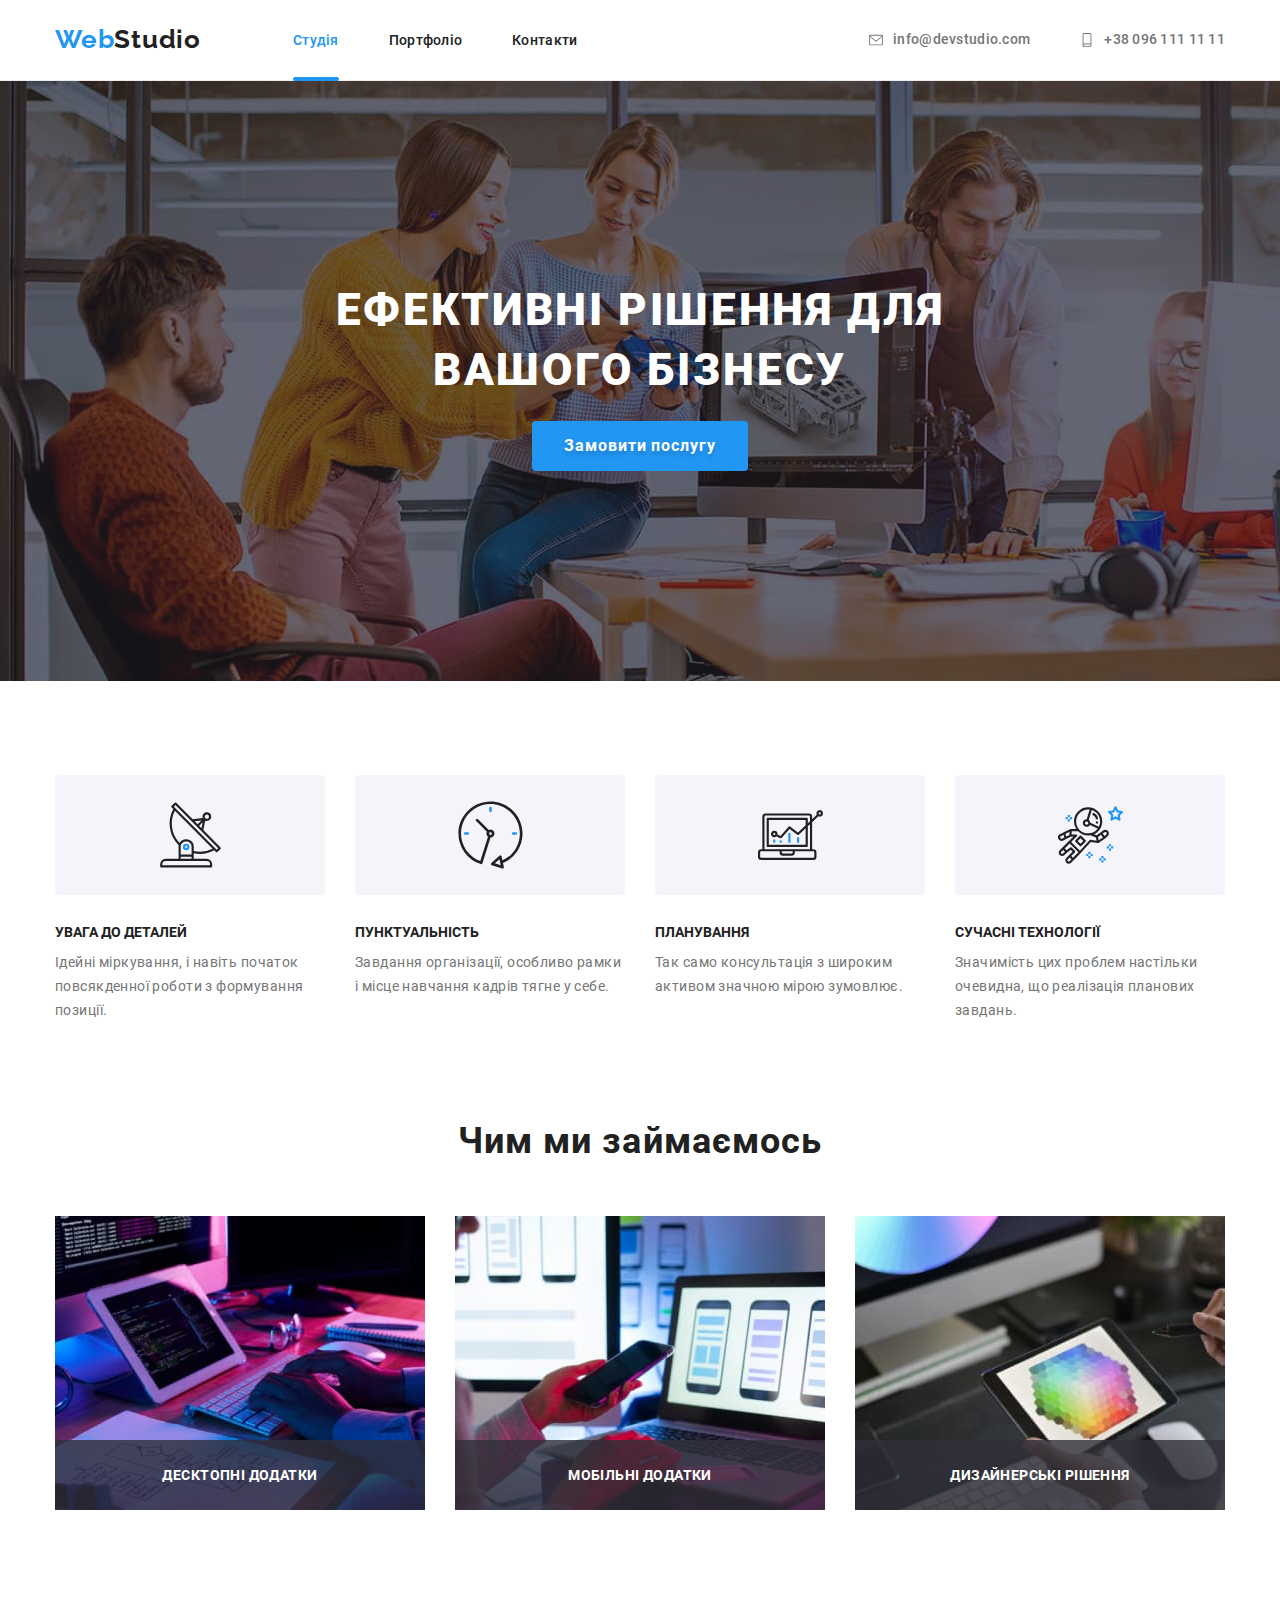
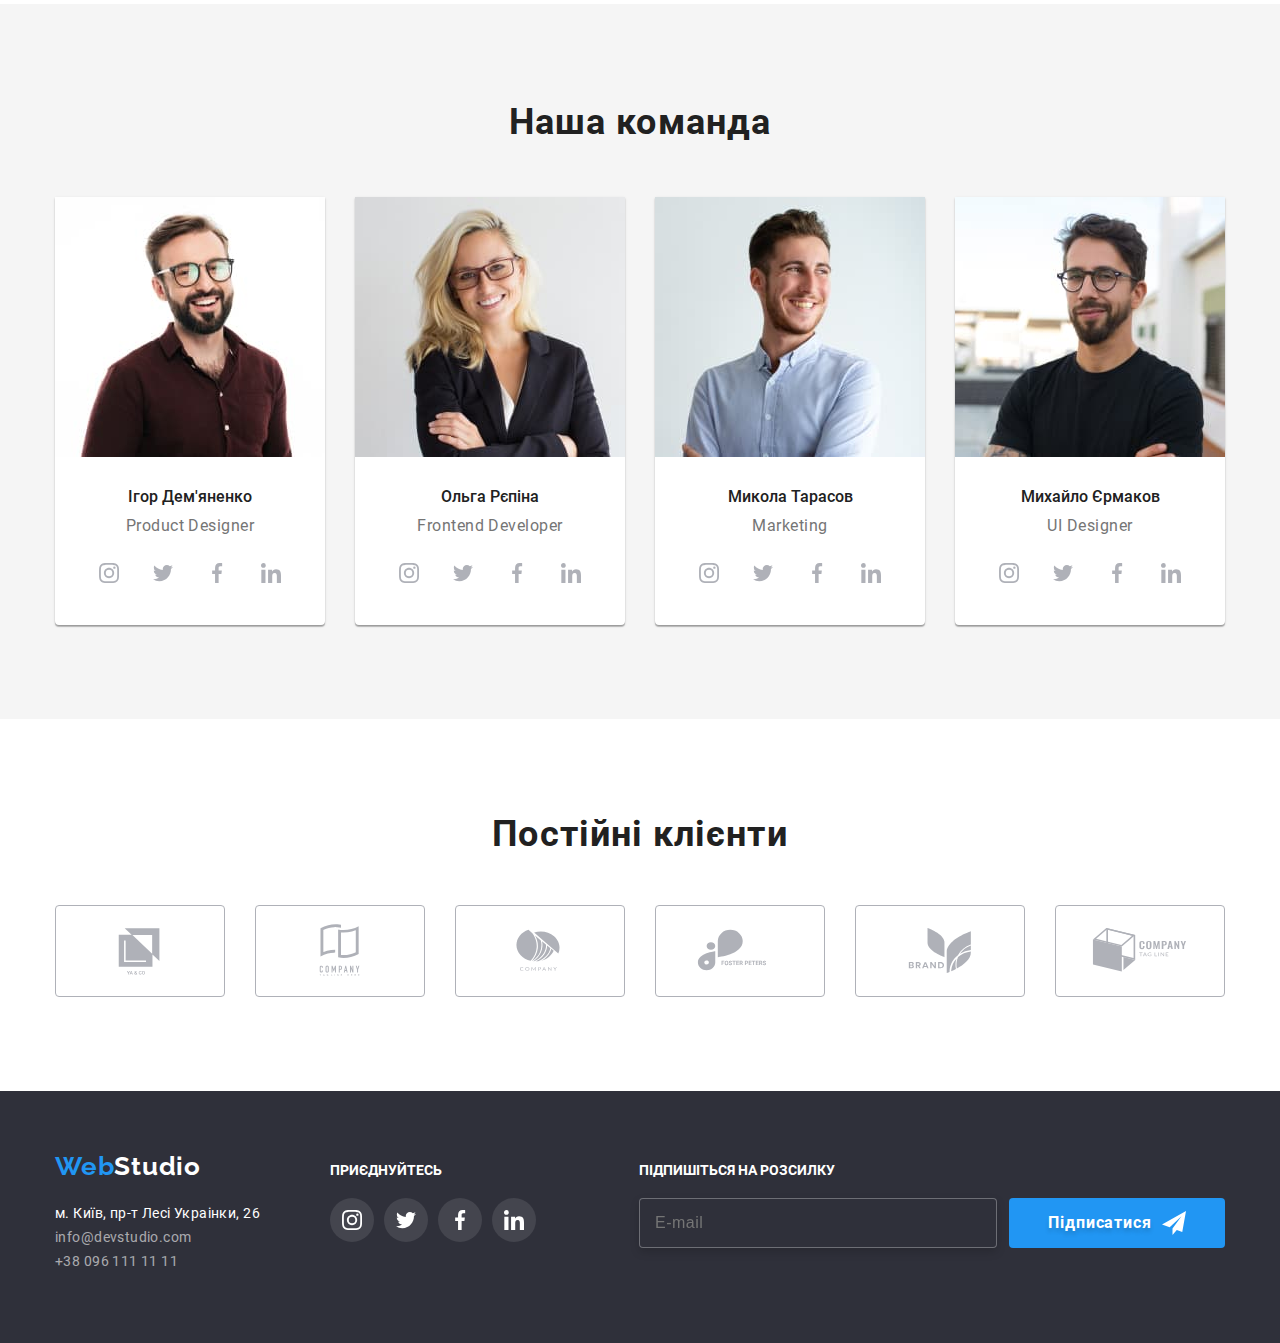
==== commit ebb97e8d: "local fonts update" ====
--- a/index.html
+++ b/index.html
@@ -5,12 +5,12 @@
     <meta http-equiv="X-UA-Compatible" content="IE=edge" />
     <meta name="viewport" content="width=device-width, initial-scale=1.0" />
     <title>Web Studio</title>
-    <link rel="preconnect" href="https://fonts.googleapis.com" />
-    <link rel="preconnect" href="https://fonts.gstatic.com" crossorigin />
+    <!-- <link rel="preconnect" href="https://fonts.googleapis.com" />
+    <link rel="preconnect" href="https://fonts.gstatic.com" crossorigin /> -->
     <link rel="stylesheet" href="node_modules/modern-normalize/modern-normalize.css">
-    <link
+    <!-- <link
       href="https://fonts.googleapis.com/css2?family=Raleway:wght@700&family=Roboto:wght@400;500;700;900&display=swap"
-      rel="stylesheet"/>
+      rel="stylesheet"/> -->
     <link rel="stylesheet" href="./css/main.min.css" />
   </head>
   <body>
--- a/css/main.min.css
+++ b/css/main.min.css
@@ -1 +1 @@
-@font-face{font-family:"Roboto",sans-serif;src:url("../../fonts/Roboto-Regular.woff2") format("woff2"),url("../../fonts/Roboto-Regular.woff") format("woff");font-weight:400;font-style:normal;font-display:swap}@font-face{font-family:"Roboto",sans-serif;src:url("../../fonts/Roboto-Italic.woff2") format("woff2"),url("../../fonts/Roboto-Italic.woff") format("woff");font-weight:400;font-style:italic;font-display:swap}@font-face{font-family:"Roboto",sans-serif;src:url("../../fonts/Roboto-Medium.woff2") format("woff2"),url("../../fonts/Roboto-Medium.woff") format("woff");font-weight:500;font-style:normal;font-display:swap}@font-face{font-family:"Roboto",sans-serif;src:url("../../fonts/Roboto-Bold.woff2") format("woff2"),url("../../fonts/Roboto-Bold.woff") format("woff");font-weight:700;font-style:normal;font-display:swap}@font-face{font-family:"Roboto",sans-serif;src:url("../../fonts/Roboto-Black.woff2") format("woff2"),url("../../fonts/Roboto-Black.woff") format("woff");font-weight:900;font-style:normal;font-display:swap}@font-face{font-family:"Raleway",sans-serif;src:url("../../fonts/Raleway-Regular.woff2") format("woff2"),url("../../fonts/Raleway-Regular.woff") format("woff");font-weight:400;font-style:normal;font-display:swap}@font-face{font-family:"Raleway",sans-serif;src:url("../../fonts/Raleway-Italic.woff2") format("woff2"),url("../../fonts/Raleway-Italic.woff") format("woff");font-weight:400;font-style:italic;font-display:swap}@font-face{font-family:"Raleway",sans-serif;src:url("../../fonts/Raleway-Medium.woff2") format("woff2"),url("../../fonts/Raleway-Medium.woff") format("woff");font-weight:500;font-style:normal;font-display:swap}@font-face{font-family:"Raleway",sans-serif;src:url("../../fonts/Raleway-Bold.woff2") format("woff2"),url("../../fonts/Raleway-Bold.woff") format("woff");font-weight:700;font-style:normal;font-display:swap}@font-face{font-family:"Raleway",sans-serif;src:url("../../fonts/Raleway-Black.woff2") format("woff2"),url("../../fonts/Raleway-Black.woff") format("woff");font-weight:900;font-style:normal;font-display:swap}:root{--color-primary: #212121;--color-background: #F5F5F5;--color-sense: #2196F3;--timing-function: cubic-bezier(0.4, 0, 0.2, 1)}html{-webkit-box-sizing:border-box;box-sizing:border-box}*,*::before,*::after{-webkit-box-sizing:inherit;box-sizing:inherit}body{margin:0;font-family:"Roboto","Raleway",sans-serif;font-style:normal;background:var(--color-background);color:var(--color-primary);font-size:14px;line-height:1.19;font-weight:400}h1,h2,h3,h4,h5,h6,p,ul{padding:0;margin:0}img{display:block;max-width:100%;height:auto}.list{list-style:none}.visually-hidden{position:absolute;white-space:nowrap;width:1px;height:1px;overflow:hidden;border:0;padding:0;clip:rect(0 0 0 0);-webkit-clip-path:inset(50%);clip-path:inset(50%);margin:-1px}.section{max-width:1600px;margin-left:auto;margin-right:auto;padding-top:94px;padding-bottom:94px}.about{background-color:#fff;padding-top:0px}.about__head{text-align:center;font-weight:700;font-size:36px;line-height:1.36;letter-spacing:.03em}.about__ul{display:-webkit-box;display:-ms-flexbox;display:flex;margin-top:50px}.about__list:not(:last-child){margin-right:30px}.about-block{position:relative}.about-block__description{position:absolute;width:370px;height:70px;bottom:0;display:-webkit-box;display:-ms-flexbox;display:flex;-webkit-box-align:center;-ms-flex-align:center;align-items:center;-webkit-box-pack:center;-ms-flex-pack:center;justify-content:center;background-color:rgba(47,48,58,.8)}.about-block__text{font-size:14px;line-height:1.17;font-weight:700;letter-spacing:.03em;text-transform:uppercase;color:#fff}.advantages{background-color:#fff}.advantages__head{font-weight:700;font-size:36px;line-height:1.36;letter-spacing:.03em}.advantages__list{display:-webkit-box;display:-ms-flexbox;display:flex;-ms-flex-wrap:wrap;flex-wrap:wrap}.advantages-item{width:270px}.advantages-item:not(:last-child){margin-right:30px}.advantages-item__icon{display:-webkit-box;display:-ms-flexbox;display:flex;-webkit-box-align:center;-ms-flex-align:center;align-items:center;-webkit-box-pack:center;-ms-flex-pack:center;justify-content:center;width:270px;height:120px;background-color:#f5f4fa;border-radius:4px}.advantages-item__title{margin-top:30px;text-transform:uppercase;font-weight:700;font-size:14px;line-height:1.14}.advantages-item__description{font-weight:400;font-size:14px;line-height:1.71;margin-top:10px;letter-spacing:.03em;color:#757575}.backdrop{position:fixed;width:100%;height:100%;top:0;left:0;z-index:1;background-color:rgba(0,0,0,.2);-webkit-transition:opacity 250ms,visibility 250ms;transition:opacity 250ms,visibility 250ms;-webkit-box-shadow:0px 1px 3px rgba(0,0,0,.12),0px 1px 1px rgba(0,0,0,.14),0px 2px 1px rgba(0,0,0,.2);box-shadow:0px 1px 3px rgba(0,0,0,.12),0px 1px 1px rgba(0,0,0,.14),0px 2px 1px rgba(0,0,0,.2);border-radius:4px}.checkbox{position:relative;display:-webkit-box;display:-ms-flexbox;display:flex;-webkit-box-align:center;-ms-flex-align:center;align-items:center;margin-bottom:30px}.checkbox__text{font-size:14px;font-weight:400;line-height:1.7;padding-left:7px;letter-spacing:.03em;color:#757575}.checkbox__text a{color:var(--color-sense)}.checkbox__input{position:absolute;width:1px;height:1px;margin:-1px;border:0;padding:0;clip:rect(0 0 0 0);overflow:hidden}.checkbox__icon{width:16px;height:15px;margin-left:14px;background-image:url("../images/checked-default.svg");-webkit-transition-property:background-image;transition-property:background-image;-webkit-transition-duration:250ms;transition-duration:250ms;-webkit-transition-timing-function:var(--timing-function);transition-timing-function:var(--timing-function)}.checkbox__input:checked+.checkbox__icon{background-color:var(--color-sense);background-image:url("../images/checked.svg");background-repeat:no-repeat;background-position:center;background-size:11px 8px;border-radius:2px}.client__link{display:-webkit-box;display:-ms-flexbox;display:flex;-webkit-box-align:center;-ms-flex-align:center;align-items:center;-webkit-box-pack:center;-ms-flex-pack:center;justify-content:center;width:170px;height:92px;border:1px solid #afb1b8;border-radius:4px;color:#afb1b8;-webkit-transition-property:border,color;transition-property:border,color;-webkit-transition-duration:250ms;transition-duration:250ms;-webkit-transition-timing-function:var(--timing-function);transition-timing-function:var(--timing-function)}.client__link:hover,.client__link:focus{color:#188ce8;border:1px solid #188ce8}.client__icon{fill:currentColor}.clients{background-color:#fff}.clients__head{text-align:center;font-weight:700;font-size:36px;line-height:1.17;letter-spacing:.03em}.clients__ul{display:-webkit-box;display:-ms-flexbox;display:flex;margin-top:50px;gap:30px}.close-button{position:absolute;top:8px;left:auto;right:8px;width:30px;height:30px;border-radius:50%;border:1px solid rgba(0,0,0,.1);display:-webkit-box;display:-ms-flexbox;display:flex;-webkit-box-align:center;-ms-flex-align:center;align-items:center;-webkit-box-pack:center;-ms-flex-pack:center;justify-content:center}.close-button__image{fill:#000}.close-button:hover .close-button__image{fill:var(--color-sense)}.contact{padding:40px}.contact__label{display:block;margin-bottom:10px}.contact__title{font-size:12px;font-weight:400;line-height:1.2;letter-spacing:.01em;color:#757575}.contact__block{position:relative}.contact__input{width:100%;height:40px;border:1px solid rgba(33,33,33,.2);border-radius:4px;outline:0;margin-top:4px;padding:14px 14px 14px 40px;-webkit-transition-property:border-color;transition-property:border-color;-webkit-transition-duration:250ms;transition-duration:250ms;-webkit-transition-timing-function:var(--timing-function);transition-timing-function:var(--timing-function)}.contact__label:focus-within .contact__input{border-color:var(--color-sense)}.contact__textarea{height:120px;width:100%;padding:12px 16px}.contact__icon{position:absolute;left:15px;top:50%;-webkit-transform:translateY(-50%);transform:translateY(-50%);-webkit-transition-property:fill;transition-property:fill;-webkit-transition-duration:250ms;transition-duration:250ms;-webkit-transition-timing-function:var(--timing-function);transition-timing-function:var(--timing-function)}.contact__label:focus-within .contact__icon{fill:var(--color-sense)}.container{width:100%;width:1200px;padding-left:15px;padding-right:15px;margin:0 auto}.footer{max-width:1600px;height:252px;margin-left:auto;margin-right:auto;padding-top:60px;padding-bottom:60px;background:#2f303a}.footer a{text-decoration:none}.footer__address-link{display:inline-block;color:rgba(255,255,255,.6);-webkit-transition-property:color;transition-property:color;-webkit-transition-duration:250ms;transition-duration:250ms;-webkit-transition-timing-function:var(--timing-function);transition-timing-function:var(--timing-function)}.footer__address-link:hover,.footer__address-link:focus{color:var(--color-sense)}.footer__block{display:-webkit-box;display:-ms-flexbox;display:flex;-webkit-box-align:baseline;-ms-flex-align:baseline;align-items:baseline;-webkit-box-pack:justify;-ms-flex-pack:justify;justify-content:space-between}.footer__mediabottom{display:-webkit-box;display:-ms-flexbox;display:flex;-webkit-box-align:baseline;-ms-flex-align:baseline;align-items:baseline;gap:70px}.footer__address{margin-top:20px}.footer__address li{display:block;font-style:normal}.footer__address a{font-weight:400;font-size:14px;line-height:1.71;letter-spacing:.03em}.footer__footer__address-li,.footer__footer__address-li{margin-top:8px}.footer__address-map{color:#fff}.footer__come-in{font-size:14px;line-height:1.17;font-weight:700;text-transform:uppercase;color:#fff}.footer__social{display:-webkit-box;display:-ms-flexbox;display:flex;margin-top:20px;gap:10px}.footer__social-list{display:-webkit-box;display:-ms-flexbox;display:flex;-webkit-box-align:center;-ms-flex-align:center;align-items:center;-webkit-box-pack:center;-ms-flex-pack:center;justify-content:center;width:44px;height:44px}.footer__social-link{display:-webkit-box;display:-ms-flexbox;display:flex;-webkit-box-align:center;-ms-flex-align:center;align-items:center;-webkit-box-pack:center;-ms-flex-pack:center;justify-content:center;color:#fff;background-color:rgba(255,255,255,.1);border-radius:50%;width:100%;height:100%;-webkit-transition-property:color,background-color;transition-property:color,background-color;-webkit-transition-duration:250ms;transition-duration:250ms;-webkit-transition-timing-function:var(--timing-function);transition-timing-function:var(--timing-function)}.footer__social-link:hover,.footer__social-link:focus{color:#fff;background-color:#188ce8}.footer__social-icon{fill:currentColor}.footer__subscribe-title{margin-bottom:20px}.footer__subscribe-block{display:-webkit-box;display:-ms-flexbox;display:flex;-webkit-box-align:center;-ms-flex-align:center;align-items:center;-webkit-box-pack:center;-ms-flex-pack:center;justify-content:center;gap:12px}.footer__subscribe-input{padding:16px 15px;width:358px;height:50px;font-weight:400;font-size:16px;line-height:1.25;letter-spacing:.03em;color:rgba(255,255,255,.6);background-color:#2f303a;border:1px solid rgba(255,255,255,.3);-webkit-filter:drop-shadow(0px 4px 4px rgba(0, 0, 0, 0.15));filter:drop-shadow(0px 4px 4px rgba(0, 0, 0, 0.15));border-radius:4px}.header{background:#fff;max-width:1600px;margin-left:auto;margin-right:auto;margin-top:0;margin-bottom:0;border-bottom-width:1px;border-bottom-style:solid;border-bottom-color:#ececec}.header a{text-decoration:none}.header__menu-container{display:-webkit-box;display:-ms-flexbox;display:flex;-webkit-box-align:center;-ms-flex-align:center;align-items:center}.header__menu-nav a{color:var(--color-primary)}.header__menu-nav{display:-webkit-box;display:-ms-flexbox;display:flex;-webkit-box-align:center;-ms-flex-align:center;align-items:center;color:var(--color-primary)}.header__site-nav{display:-webkit-box;display:-ms-flexbox;display:flex;margin-left:93px;font-weight:500;font-size:14px;line-height:16px;letter-spacing:.02em}.header__site-nav a:hover,.header__site-nav a:focus,.header__telmail-item:hover,.header__telmail-item:focus{color:var(--color-sense)}.header__nav-li:not(:last-child){margin-right:50px}.header__nav-link{display:block;position:relative;padding-top:32px;padding-bottom:32px;-webkit-transition-property:color;transition-property:color;-webkit-transition-duration:250ms;transition-duration:250ms;-webkit-transition-timing-function:var(--timing-function);transition-timing-function:var(--timing-function)}.header__tel-mail{display:-webkit-box;display:-ms-flexbox;display:flex;-webkit-box-align:center;-ms-flex-align:center;align-items:center;margin-left:auto}.header__telmail-li:last-child{margin-left:50px}.header__telmail-item{display:-webkit-box;display:-ms-flexbox;display:flex;-webkit-box-align:center;-ms-flex-align:center;align-items:center;padding-top:32px;padding-bottom:32px;font-weight:500;font-size:14px;line-height:1.14;color:#757575;letter-spacing:.02em;-webkit-transition-property:color;transition-property:color;-webkit-transition-duration:250ms;transition-duration:250ms;-webkit-transition-timing-function:var(--timing-function);transition-timing-function:var(--timing-function)}.header__smartphone,.header__envelope{fill:currentColor;margin-right:10px}.link.header__nav-link--current{color:var(--color-sense)}.link.header__nav-link--current::after{content:"";position:absolute;left:0;bottom:-1px;display:block;height:4px;width:100%;border-radius:2px;background-color:var(--color-sense)}.hero{padding:200px 0 200px;height:600px;background-image:-webkit-gradient(linear, left top, left bottom, from(rgba(47, 48, 58, 0.4)), to(rgba(47, 48, 58, 0.4))),url("../images/hero-background.jpg");background-image:linear-gradient(rgba(47, 48, 58, 0.4), rgba(47, 48, 58, 0.4)),url("../images/hero-background.jpg")}.hero__title{width:696px;margin:0 auto 20px;text-align:center;font-style:normal;font-weight:900;font-size:44px;line-height:1.36;letter-spacing:.06em;text-transform:uppercase;color:#fff}.is-hidden{opacity:0;visibility:hidden;pointer-events:none}.is-hidden .modal{-webkit-transform:translate(-50%, -50%) scale(0.1);transform:translate(-50%, -50%) scale(0.1)}.logo{width:145px;padding:24px 0 25px;font-family:"Raleway";font-weight:700;font-size:26px;line-height:31px;letter-spacing:.03em;color:#212121}.logo__link{color:var(--color-sense)}.logo--footer{padding:0;color:#fff}.media{display:-webkit-box;display:-ms-flexbox;display:flex;margin-top:16px;gap:10px}.media__list{display:-webkit-box;display:-ms-flexbox;display:flex;-webkit-box-align:center;-ms-flex-align:center;align-items:center;-webkit-box-pack:center;-ms-flex-pack:center;justify-content:center;width:44px;height:44px}.media__link{display:-webkit-box;display:-ms-flexbox;display:flex;-webkit-box-align:center;-ms-flex-align:center;align-items:center;-webkit-box-pack:center;-ms-flex-pack:center;justify-content:center;color:#afb1b8;border-radius:50%;width:100%;height:100%;-webkit-transition-property:color,background-color;transition-property:color,background-color;-webkit-transition-duration:250ms;transition-duration:250ms;-webkit-transition-timing-function:var(--timing-function);transition-timing-function:var(--timing-function)}.media__link:hover,.media__link:focus{color:#fff;background-color:#188ce8}.media__icon{fill:currentColor}.modal{position:absolute;top:50%;left:50%;-webkit-transform:translate(-50%, -50%) scale(1);transform:translate(-50%, -50%) scale(1);-webkit-transition:-webkit-transform 250ms var(--timing-function);transition:-webkit-transform 250ms var(--timing-function);transition:transform 250ms var(--timing-function);transition:transform 250ms var(--timing-function), -webkit-transform 250ms var(--timing-function);width:528px;height:581px;background-color:#fff}.modal__title{text-align:center;margin-bottom:12px;font-size:20px;font-weight:700;line-height:1.2;letter-spacing:.03em;color:#212121}.ourteam__head{text-align:center;font-weight:700;font-size:36px;line-height:1.36;letter-spacing:.03em}.ourteam__ul{display:-webkit-box;display:-ms-flexbox;display:flex;margin-top:50px}.ourteam-block{background-color:#fff;-webkit-box-shadow:0px 1px 3px rgba(0,0,0,.12),0px 1px 1px rgba(0,0,0,.14),0px 2px 1px rgba(0,0,0,.2);box-shadow:0px 1px 3px rgba(0,0,0,.12),0px 1px 1px rgba(0,0,0,.14),0px 2px 1px rgba(0,0,0,.2);border-radius:0px 0px 4px 4px}.ourteam-block:not(:last-child){margin-right:30px}.ourteam-block__div{padding:30px 32px}.ourteam-block__title{text-align:center;font-weight:500;font-size:16px;line-height:1.19}.ourteam-block__description{margin-top:10px;text-align:center;font-weight:400;font-size:16px;line-height:1.19;letter-spacing:.03em;color:#757575}.order-button{display:block;min-width:216px;margin-left:auto;margin-right:auto;padding:10px 32px 10px;font-family:inherit;font-style:normal;cursor:pointer;font-size:16px;font-weight:700;line-height:1.88;letter-spacing:.06em;color:#fff;background-color:var(--color-sense);text-shadow:0px 4px 4px rgba(0,0,0,.15);border-radius:4px;border:0;-webkit-transition-property:background-color;transition-property:background-color;-webkit-transition-duration:250ms;transition-duration:250ms;-webkit-transition-timing-function:var(--timing-function);transition-timing-function:var(--timing-function)}.order-button:hover,.order-button:focus{background-color:#188ce8}.order-button--footer{display:-webkit-box;display:-ms-flexbox;display:flex;-webkit-box-align:center;-ms-flex-align:center;align-items:center;-webkit-box-pack:center;-ms-flex-pack:center;justify-content:center;gap:10px;padding:10px 28px 10px;fill:#000}.portfolio{background-color:#fff}.portfolio__list{display:-webkit-box;display:-ms-flexbox;display:flex;-webkit-box-pack:center;-ms-flex-pack:center;justify-content:center}.portfolio__item{margin-left:8px}.portfolio__button{display:inline-block;padding:6px 22px 6px;font-family:inherit;font-style:normal;cursor:pointer;font-size:16px;font-weight:500;line-height:1.6;letter-spacing:.03em;color:var(--color-primary);background-color:#f5f4fa;border-radius:4px;border:0;-webkit-transition-property:-webkit-box-shadow color background-color;transition-property:-webkit-box-shadow color background-color;transition-property:box-shadow color background-color;transition-property:box-shadow color background-color, -webkit-box-shadow color background-color;-webkit-transition-duration:250ms;transition-duration:250ms;-webkit-transition-timing-function:var(--timing-function);transition-timing-function:var(--timing-function)}.portfolio__button--default{color:#fff;background-color:var(--color-sense);text-shadow:0px 3px 1px rgba(0,0,0,.1),0px 1px 2px rgba(0,0,0,.08),0px 2px 2px rgba(0,0,0,.12);-webkit-transition-property:-webkit-box-shadow;transition-property:-webkit-box-shadow;transition-property:box-shadow;transition-property:box-shadow, -webkit-box-shadow}.portfolio__button:hover,.portfolio__button:focus{color:#fff;background-color:var(--color-sense)}.portfolio__button:hover,.portfolio__button:focus{-webkit-box-shadow:0px 3px 1px rgba(0,0,0,.1),0px 1px 2px rgba(0,0,0,.08),0px 2px 2px rgba(0,0,0,.12);box-shadow:0px 3px 1px rgba(0,0,0,.1),0px 1px 2px rgba(0,0,0,.08),0px 2px 2px rgba(0,0,0,.12)}.portfolio__title{font-weight:700;font-size:36px;line-height:1.36;letter-spacing:.03em}.portfolio__works{display:-webkit-box;display:-ms-flexbox;display:flex;-ms-flex-wrap:wrap;flex-wrap:wrap;margin-top:50px;gap:30px}.work a{text-decoration:none}.work__link{display:block;-webkit-transition-property:-webkit-box-shadow;transition-property:-webkit-box-shadow;transition-property:box-shadow;transition-property:box-shadow, -webkit-box-shadow;-webkit-transition-duration:250ms;transition-duration:250ms;-webkit-transition-timing-function:var(--timing-function);transition-timing-function:var(--timing-function)}.work__link:hover .work__overflow,.work__link:focus .work__overflow{-webkit-transform:translateY(0);transform:translateY(0)}.work__link:hover,.work__link:focus{-webkit-box-shadow:0px 1px 1px rgba(0,0,0,.12),0px 4px 4px rgba(0,0,0,.06),1px 4px 6px rgba(0,0,0,.16);box-shadow:0px 1px 1px rgba(0,0,0,.12),0px 4px 4px rgba(0,0,0,.06),1px 4px 6px rgba(0,0,0,.16)}.work__img{position:relative;overflow:hidden}.work__overflow{position:absolute;padding:63px 24px;bottom:0;font-weight:400;font-size:18px;line-height:1.55;letter-spacing:.03em;-webkit-transform:translateY(101%);transform:translateY(101%);-webkit-transition:-webkit-transform 250ms var(--timing-function);transition:-webkit-transform 250ms var(--timing-function);transition:transform 250ms var(--timing-function);transition:transform 250ms var(--timing-function), -webkit-transform 250ms var(--timing-function);color:#fff;background-color:rgba(33,150,243,.9)}.work-item{display:block;padding:20px 24px 24px 20px;border:#eee solid 1px;border-top:none}.work-item__title{font-weight:700;font-size:18px;line-height:2;letter-spacing:.06em;color:#212121}.work-item__description{display:block;margin-top:4px;font-weight:400;font-size:16px;line-height:1.9;letter-spacing:.03em;color:#757575}/*# sourceMappingURL=main.min.css.map */+@font-face{font-family:"Roboto";src:url("../../fonts/Roboto-Regular.woff2") format("woff2"),url("../../fonts/Roboto-Regular.woff") format("woff");font-weight:400;font-style:normal;font-display:swap}@font-face{font-family:"Roboto";src:url("../../fonts/Roboto-Italic.woff2") format("woff2"),url("../../fonts/Roboto-Italic.woff") format("woff");font-weight:400;font-style:italic;font-display:swap}@font-face{font-family:"Roboto";src:url("../../fonts/Roboto-Medium.woff2") format("woff2"),url("../../fonts/Roboto-Medium.woff") format("woff");font-weight:500;font-style:normal;font-display:swap}@font-face{font-family:"Roboto";src:url("../../fonts/Roboto-Bold.woff2") format("woff2"),url("../../fonts/Roboto-Bold.woff") format("woff");font-weight:700;font-style:normal;font-display:swap}@font-face{font-family:"Roboto";src:url("../../fonts/Roboto-Black.woff2") format("woff2"),url("../../fonts/Roboto-Black.woff") format("woff");font-weight:900;font-style:normal;font-display:swap}@font-face{font-family:"Raleway";src:url("../../fonts/Raleway-Regular.woff2") format("woff2"),url("../../fonts/Raleway-Regular.woff") format("woff");font-weight:400;font-style:normal;font-display:swap}@font-face{font-family:"Raleway";src:url("../../fonts/Raleway-Italic.woff2") format("woff2"),url("../../fonts/Raleway-Italic.woff") format("woff");font-weight:400;font-style:italic;font-display:swap}@font-face{font-family:"Raleway";src:url("../../fonts/Raleway-Medium.woff2") format("woff2"),url("../../fonts/Raleway-Medium.woff") format("woff");font-weight:500;font-style:normal;font-display:swap}@font-face{font-family:"Raleway";src:url("../../fonts/Raleway-Bold.woff2") format("woff2"),url("../../fonts/Raleway-Bold.woff") format("woff");font-weight:700;font-style:normal;font-display:swap}@font-face{font-family:"Raleway";src:url("../../fonts/Raleway-Black.woff2") format("woff2"),url("../../fonts/Raleway-Black.woff") format("woff");font-weight:900;font-style:normal;font-display:swap}:root{--color-primary: #212121;--color-background: #F5F5F5;--color-sense: #2196F3;--timing-function: cubic-bezier(0.4, 0, 0.2, 1)}html{-webkit-box-sizing:border-box;box-sizing:border-box}*,*::before,*::after{-webkit-box-sizing:inherit;box-sizing:inherit}body{margin:0;font-family:"Roboto","Raleway",sans-serif;font-style:normal;background:var(--color-background);color:var(--color-primary);font-size:14px;line-height:1.19;font-weight:400}h1,h2,h3,h4,h5,h6,p,ul{padding:0;margin:0}img{display:block;max-width:100%;height:auto}.list{list-style:none}.visually-hidden{position:absolute;white-space:nowrap;width:1px;height:1px;overflow:hidden;border:0;padding:0;clip:rect(0 0 0 0);-webkit-clip-path:inset(50%);clip-path:inset(50%);margin:-1px}.section{max-width:1600px;margin-left:auto;margin-right:auto;padding-top:94px;padding-bottom:94px}.about{background-color:#fff;padding-top:0px}.about__head{text-align:center;font-weight:700;font-size:36px;line-height:1.36;letter-spacing:.03em}.about__ul{display:-webkit-box;display:-ms-flexbox;display:flex;margin-top:50px}.about__list:not(:last-child){margin-right:30px}.about-block{position:relative}.about-block__description{position:absolute;width:370px;height:70px;bottom:0;display:-webkit-box;display:-ms-flexbox;display:flex;-webkit-box-align:center;-ms-flex-align:center;align-items:center;-webkit-box-pack:center;-ms-flex-pack:center;justify-content:center;background-color:rgba(47,48,58,.8)}.about-block__text{font-size:14px;line-height:1.17;font-weight:700;letter-spacing:.03em;text-transform:uppercase;color:#fff}.advantages{background-color:#fff}.advantages__head{font-weight:700;font-size:36px;line-height:1.36;letter-spacing:.03em}.advantages__list{display:-webkit-box;display:-ms-flexbox;display:flex;-ms-flex-wrap:wrap;flex-wrap:wrap}.advantages-item{width:270px}.advantages-item:not(:last-child){margin-right:30px}.advantages-item__icon{display:-webkit-box;display:-ms-flexbox;display:flex;-webkit-box-align:center;-ms-flex-align:center;align-items:center;-webkit-box-pack:center;-ms-flex-pack:center;justify-content:center;width:270px;height:120px;background-color:#f5f4fa;border-radius:4px}.advantages-item__title{margin-top:30px;text-transform:uppercase;font-weight:700;font-size:14px;line-height:1.14}.advantages-item__description{font-weight:400;font-size:14px;line-height:1.71;margin-top:10px;letter-spacing:.03em;color:#757575}.backdrop{position:fixed;width:100%;height:100%;top:0;left:0;z-index:1;background-color:rgba(0,0,0,.2);-webkit-transition:opacity 250ms,visibility 250ms;transition:opacity 250ms,visibility 250ms;-webkit-box-shadow:0px 1px 3px rgba(0,0,0,.12),0px 1px 1px rgba(0,0,0,.14),0px 2px 1px rgba(0,0,0,.2);box-shadow:0px 1px 3px rgba(0,0,0,.12),0px 1px 1px rgba(0,0,0,.14),0px 2px 1px rgba(0,0,0,.2);border-radius:4px}.checkbox{position:relative;display:-webkit-box;display:-ms-flexbox;display:flex;-webkit-box-align:center;-ms-flex-align:center;align-items:center;margin-bottom:30px}.checkbox__text{font-size:14px;font-weight:400;line-height:1.7;padding-left:7px;letter-spacing:.03em;color:#757575}.checkbox__text a{color:var(--color-sense)}.checkbox__input{position:absolute;width:1px;height:1px;margin:-1px;border:0;padding:0;clip:rect(0 0 0 0);overflow:hidden}.checkbox__icon{width:16px;height:15px;margin-left:14px;background-image:url("../images/checked-default.svg");-webkit-transition-property:background-image;transition-property:background-image;-webkit-transition-duration:250ms;transition-duration:250ms;-webkit-transition-timing-function:var(--timing-function);transition-timing-function:var(--timing-function)}.checkbox__input:checked+.checkbox__icon{background-color:var(--color-sense);background-image:url("../images/checked.svg");background-repeat:no-repeat;background-position:center;background-size:11px 8px;border-radius:2px}.client__link{display:-webkit-box;display:-ms-flexbox;display:flex;-webkit-box-align:center;-ms-flex-align:center;align-items:center;-webkit-box-pack:center;-ms-flex-pack:center;justify-content:center;width:170px;height:92px;border:1px solid #afb1b8;border-radius:4px;color:#afb1b8;-webkit-transition-property:border,color;transition-property:border,color;-webkit-transition-duration:250ms;transition-duration:250ms;-webkit-transition-timing-function:var(--timing-function);transition-timing-function:var(--timing-function)}.client__link:hover,.client__link:focus{color:#188ce8;border:1px solid #188ce8}.client__icon{fill:currentColor}.clients{background-color:#fff}.clients__head{text-align:center;font-weight:700;font-size:36px;line-height:1.17;letter-spacing:.03em}.clients__ul{display:-webkit-box;display:-ms-flexbox;display:flex;margin-top:50px;gap:30px}.close-button{position:absolute;top:8px;left:auto;right:8px;width:30px;height:30px;border-radius:50%;border:1px solid rgba(0,0,0,.1);display:-webkit-box;display:-ms-flexbox;display:flex;-webkit-box-align:center;-ms-flex-align:center;align-items:center;-webkit-box-pack:center;-ms-flex-pack:center;justify-content:center}.close-button__image{fill:#000}.close-button:hover .close-button__image{fill:var(--color-sense)}.contact{padding:40px}.contact__label{display:block;margin-bottom:10px}.contact__title{font-size:12px;font-weight:400;line-height:1.2;letter-spacing:.01em;color:#757575}.contact__block{position:relative}.contact__input{width:100%;height:40px;border:1px solid rgba(33,33,33,.2);border-radius:4px;outline:0;margin-top:4px;padding:14px 14px 14px 40px;-webkit-transition-property:border-color;transition-property:border-color;-webkit-transition-duration:250ms;transition-duration:250ms;-webkit-transition-timing-function:var(--timing-function);transition-timing-function:var(--timing-function)}.contact__label:focus-within .contact__input{border-color:var(--color-sense)}.contact__textarea{height:120px;width:100%;padding:12px 16px}.contact__icon{position:absolute;left:15px;top:50%;-webkit-transform:translateY(-50%);transform:translateY(-50%);-webkit-transition-property:fill;transition-property:fill;-webkit-transition-duration:250ms;transition-duration:250ms;-webkit-transition-timing-function:var(--timing-function);transition-timing-function:var(--timing-function)}.contact__label:focus-within .contact__icon{fill:var(--color-sense)}.container{width:100%;width:1200px;padding-left:15px;padding-right:15px;margin:0 auto}.footer{max-width:1600px;height:252px;margin-left:auto;margin-right:auto;padding-top:60px;padding-bottom:60px;background:#2f303a}.footer a{text-decoration:none}.footer__address-link{display:inline-block;color:rgba(255,255,255,.6);-webkit-transition-property:color;transition-property:color;-webkit-transition-duration:250ms;transition-duration:250ms;-webkit-transition-timing-function:var(--timing-function);transition-timing-function:var(--timing-function)}.footer__address-link:hover,.footer__address-link:focus{color:var(--color-sense)}.footer__block{display:-webkit-box;display:-ms-flexbox;display:flex;-webkit-box-align:baseline;-ms-flex-align:baseline;align-items:baseline;-webkit-box-pack:justify;-ms-flex-pack:justify;justify-content:space-between}.footer__mediabottom{display:-webkit-box;display:-ms-flexbox;display:flex;-webkit-box-align:baseline;-ms-flex-align:baseline;align-items:baseline;gap:70px}.footer__address{margin-top:20px}.footer__address li{display:block;font-style:normal}.footer__address a{font-weight:400;font-size:14px;line-height:1.71;letter-spacing:.03em}.footer__footer__address-li,.footer__footer__address-li{margin-top:8px}.footer__address-map{color:#fff}.footer__come-in{font-size:14px;line-height:1.17;font-weight:700;text-transform:uppercase;color:#fff}.footer__social{display:-webkit-box;display:-ms-flexbox;display:flex;margin-top:20px;gap:10px}.footer__social-list{display:-webkit-box;display:-ms-flexbox;display:flex;-webkit-box-align:center;-ms-flex-align:center;align-items:center;-webkit-box-pack:center;-ms-flex-pack:center;justify-content:center;width:44px;height:44px}.footer__social-link{display:-webkit-box;display:-ms-flexbox;display:flex;-webkit-box-align:center;-ms-flex-align:center;align-items:center;-webkit-box-pack:center;-ms-flex-pack:center;justify-content:center;color:#fff;background-color:rgba(255,255,255,.1);border-radius:50%;width:100%;height:100%;-webkit-transition-property:color,background-color;transition-property:color,background-color;-webkit-transition-duration:250ms;transition-duration:250ms;-webkit-transition-timing-function:var(--timing-function);transition-timing-function:var(--timing-function)}.footer__social-link:hover,.footer__social-link:focus{color:#fff;background-color:#188ce8}.footer__social-icon{fill:currentColor}.footer__subscribe-title{margin-bottom:20px}.footer__subscribe-block{display:-webkit-box;display:-ms-flexbox;display:flex;-webkit-box-align:center;-ms-flex-align:center;align-items:center;-webkit-box-pack:center;-ms-flex-pack:center;justify-content:center;gap:12px}.footer__subscribe-input{padding:16px 15px;width:358px;height:50px;font-weight:400;font-size:16px;line-height:1.25;letter-spacing:.03em;color:rgba(255,255,255,.6);background-color:#2f303a;border:1px solid rgba(255,255,255,.3);-webkit-filter:drop-shadow(0px 4px 4px rgba(0, 0, 0, 0.15));filter:drop-shadow(0px 4px 4px rgba(0, 0, 0, 0.15));border-radius:4px}.header{background:#fff;max-width:1600px;margin-left:auto;margin-right:auto;margin-top:0;margin-bottom:0;border-bottom-width:1px;border-bottom-style:solid;border-bottom-color:#ececec}.header a{text-decoration:none}.header__menu-container{display:-webkit-box;display:-ms-flexbox;display:flex;-webkit-box-align:center;-ms-flex-align:center;align-items:center}.header__menu-nav a{color:var(--color-primary)}.header__menu-nav{display:-webkit-box;display:-ms-flexbox;display:flex;-webkit-box-align:center;-ms-flex-align:center;align-items:center;color:var(--color-primary)}.header__site-nav{display:-webkit-box;display:-ms-flexbox;display:flex;margin-left:93px;font-weight:500;font-size:14px;line-height:16px;letter-spacing:.02em}.header__site-nav a:hover,.header__site-nav a:focus,.header__telmail-item:hover,.header__telmail-item:focus{color:var(--color-sense)}.header__nav-li:not(:last-child){margin-right:50px}.header__nav-link{display:block;position:relative;padding-top:32px;padding-bottom:32px;-webkit-transition-property:color;transition-property:color;-webkit-transition-duration:250ms;transition-duration:250ms;-webkit-transition-timing-function:var(--timing-function);transition-timing-function:var(--timing-function)}.header__tel-mail{display:-webkit-box;display:-ms-flexbox;display:flex;-webkit-box-align:center;-ms-flex-align:center;align-items:center;margin-left:auto}.header__telmail-li:last-child{margin-left:50px}.header__telmail-item{display:-webkit-box;display:-ms-flexbox;display:flex;-webkit-box-align:center;-ms-flex-align:center;align-items:center;padding-top:32px;padding-bottom:32px;font-weight:500;font-size:14px;line-height:1.14;color:#757575;letter-spacing:.02em;-webkit-transition-property:color;transition-property:color;-webkit-transition-duration:250ms;transition-duration:250ms;-webkit-transition-timing-function:var(--timing-function);transition-timing-function:var(--timing-function)}.header__smartphone,.header__envelope{fill:currentColor;margin-right:10px}.link.header__nav-link--current{color:var(--color-sense)}.link.header__nav-link--current::after{content:"";position:absolute;left:0;bottom:-1px;display:block;height:4px;width:100%;border-radius:2px;background-color:var(--color-sense)}.hero{padding:200px 0 200px;height:600px;background-image:-webkit-gradient(linear, left top, left bottom, from(rgba(47, 48, 58, 0.4)), to(rgba(47, 48, 58, 0.4))),url("../images/hero-background.jpg");background-image:linear-gradient(rgba(47, 48, 58, 0.4), rgba(47, 48, 58, 0.4)),url("../images/hero-background.jpg")}.hero__title{width:696px;margin:0 auto 20px;text-align:center;font-style:normal;font-weight:900;font-size:44px;line-height:1.36;letter-spacing:.06em;text-transform:uppercase;color:#fff}.is-hidden{opacity:0;visibility:hidden;pointer-events:none}.is-hidden .modal{-webkit-transform:translate(-50%, -50%) scale(0.1);transform:translate(-50%, -50%) scale(0.1)}.logo{width:145px;padding:24px 0 25px;font-family:"Raleway";font-weight:700;font-size:26px;line-height:31px;letter-spacing:.03em;color:#212121}.logo__link{color:var(--color-sense)}.logo--footer{padding:0;color:#fff}.media{display:-webkit-box;display:-ms-flexbox;display:flex;margin-top:16px;gap:10px}.media__list{display:-webkit-box;display:-ms-flexbox;display:flex;-webkit-box-align:center;-ms-flex-align:center;align-items:center;-webkit-box-pack:center;-ms-flex-pack:center;justify-content:center;width:44px;height:44px}.media__link{display:-webkit-box;display:-ms-flexbox;display:flex;-webkit-box-align:center;-ms-flex-align:center;align-items:center;-webkit-box-pack:center;-ms-flex-pack:center;justify-content:center;color:#afb1b8;border-radius:50%;width:100%;height:100%;-webkit-transition-property:color,background-color;transition-property:color,background-color;-webkit-transition-duration:250ms;transition-duration:250ms;-webkit-transition-timing-function:var(--timing-function);transition-timing-function:var(--timing-function)}.media__link:hover,.media__link:focus{color:#fff;background-color:#188ce8}.media__icon{fill:currentColor}.modal{position:absolute;top:50%;left:50%;-webkit-transform:translate(-50%, -50%) scale(1);transform:translate(-50%, -50%) scale(1);-webkit-transition:-webkit-transform 250ms var(--timing-function);transition:-webkit-transform 250ms var(--timing-function);transition:transform 250ms var(--timing-function);transition:transform 250ms var(--timing-function), -webkit-transform 250ms var(--timing-function);width:528px;height:581px;background-color:#fff}.modal__title{text-align:center;margin-bottom:12px;font-size:20px;font-weight:700;line-height:1.2;letter-spacing:.03em;color:#212121}.ourteam__head{text-align:center;font-weight:700;font-size:36px;line-height:1.36;letter-spacing:.03em}.ourteam__ul{display:-webkit-box;display:-ms-flexbox;display:flex;margin-top:50px}.ourteam-block{background-color:#fff;-webkit-box-shadow:0px 1px 3px rgba(0,0,0,.12),0px 1px 1px rgba(0,0,0,.14),0px 2px 1px rgba(0,0,0,.2);box-shadow:0px 1px 3px rgba(0,0,0,.12),0px 1px 1px rgba(0,0,0,.14),0px 2px 1px rgba(0,0,0,.2);border-radius:0px 0px 4px 4px}.ourteam-block:not(:last-child){margin-right:30px}.ourteam-block__div{padding:30px 32px}.ourteam-block__title{text-align:center;font-weight:500;font-size:16px;line-height:1.19}.ourteam-block__description{margin-top:10px;text-align:center;font-weight:400;font-size:16px;line-height:1.19;letter-spacing:.03em;color:#757575}.order-button{display:block;min-width:216px;margin-left:auto;margin-right:auto;padding:10px 32px 10px;font-family:inherit;font-style:normal;cursor:pointer;font-size:16px;font-weight:700;line-height:1.88;letter-spacing:.06em;color:#fff;background-color:var(--color-sense);text-shadow:0px 4px 4px rgba(0,0,0,.15);border-radius:4px;border:0;-webkit-transition-property:background-color;transition-property:background-color;-webkit-transition-duration:250ms;transition-duration:250ms;-webkit-transition-timing-function:var(--timing-function);transition-timing-function:var(--timing-function)}.order-button:hover,.order-button:focus{background-color:#188ce8}.order-button--footer{display:-webkit-box;display:-ms-flexbox;display:flex;-webkit-box-align:center;-ms-flex-align:center;align-items:center;-webkit-box-pack:center;-ms-flex-pack:center;justify-content:center;gap:10px;padding:10px 28px 10px;fill:#000}.portfolio{background-color:#fff}.portfolio__list{display:-webkit-box;display:-ms-flexbox;display:flex;-webkit-box-pack:center;-ms-flex-pack:center;justify-content:center}.portfolio__item{margin-left:8px}.portfolio__button{display:inline-block;padding:6px 22px 6px;font-family:inherit;font-style:normal;cursor:pointer;font-size:16px;font-weight:500;line-height:1.6;letter-spacing:.03em;color:var(--color-primary);background-color:#f5f4fa;border-radius:4px;border:0;-webkit-transition-property:-webkit-box-shadow color background-color;transition-property:-webkit-box-shadow color background-color;transition-property:box-shadow color background-color;transition-property:box-shadow color background-color, -webkit-box-shadow color background-color;-webkit-transition-duration:250ms;transition-duration:250ms;-webkit-transition-timing-function:var(--timing-function);transition-timing-function:var(--timing-function)}.portfolio__button--default{color:#fff;background-color:var(--color-sense);text-shadow:0px 3px 1px rgba(0,0,0,.1),0px 1px 2px rgba(0,0,0,.08),0px 2px 2px rgba(0,0,0,.12);-webkit-transition-property:-webkit-box-shadow;transition-property:-webkit-box-shadow;transition-property:box-shadow;transition-property:box-shadow, -webkit-box-shadow}.portfolio__button:hover,.portfolio__button:focus{color:#fff;background-color:var(--color-sense)}.portfolio__button:hover,.portfolio__button:focus{-webkit-box-shadow:0px 3px 1px rgba(0,0,0,.1),0px 1px 2px rgba(0,0,0,.08),0px 2px 2px rgba(0,0,0,.12);box-shadow:0px 3px 1px rgba(0,0,0,.1),0px 1px 2px rgba(0,0,0,.08),0px 2px 2px rgba(0,0,0,.12)}.portfolio__title{font-weight:700;font-size:36px;line-height:1.36;letter-spacing:.03em}.portfolio__works{display:-webkit-box;display:-ms-flexbox;display:flex;-ms-flex-wrap:wrap;flex-wrap:wrap;margin-top:50px;gap:30px}.work a{text-decoration:none}.work__link{display:block;-webkit-transition-property:-webkit-box-shadow;transition-property:-webkit-box-shadow;transition-property:box-shadow;transition-property:box-shadow, -webkit-box-shadow;-webkit-transition-duration:250ms;transition-duration:250ms;-webkit-transition-timing-function:var(--timing-function);transition-timing-function:var(--timing-function)}.work__link:hover .work__overflow,.work__link:focus .work__overflow{-webkit-transform:translateY(0);transform:translateY(0)}.work__link:hover,.work__link:focus{-webkit-box-shadow:0px 1px 1px rgba(0,0,0,.12),0px 4px 4px rgba(0,0,0,.06),1px 4px 6px rgba(0,0,0,.16);box-shadow:0px 1px 1px rgba(0,0,0,.12),0px 4px 4px rgba(0,0,0,.06),1px 4px 6px rgba(0,0,0,.16)}.work__img{position:relative;overflow:hidden}.work__overflow{position:absolute;padding:63px 24px;bottom:0;font-weight:400;font-size:18px;line-height:1.55;letter-spacing:.03em;-webkit-transform:translateY(101%);transform:translateY(101%);-webkit-transition:-webkit-transform 250ms var(--timing-function);transition:-webkit-transform 250ms var(--timing-function);transition:transform 250ms var(--timing-function);transition:transform 250ms var(--timing-function), -webkit-transform 250ms var(--timing-function);color:#fff;background-color:rgba(33,150,243,.9)}.work-item{display:block;padding:20px 24px 24px 20px;border:#eee solid 1px;border-top:none}.work-item__title{font-weight:700;font-size:18px;line-height:2;letter-spacing:.06em;color:#212121}.work-item__description{display:block;margin-top:4px;font-weight:400;font-size:16px;line-height:1.9;letter-spacing:.03em;color:#757575}/*# sourceMappingURL=main.min.css.map */